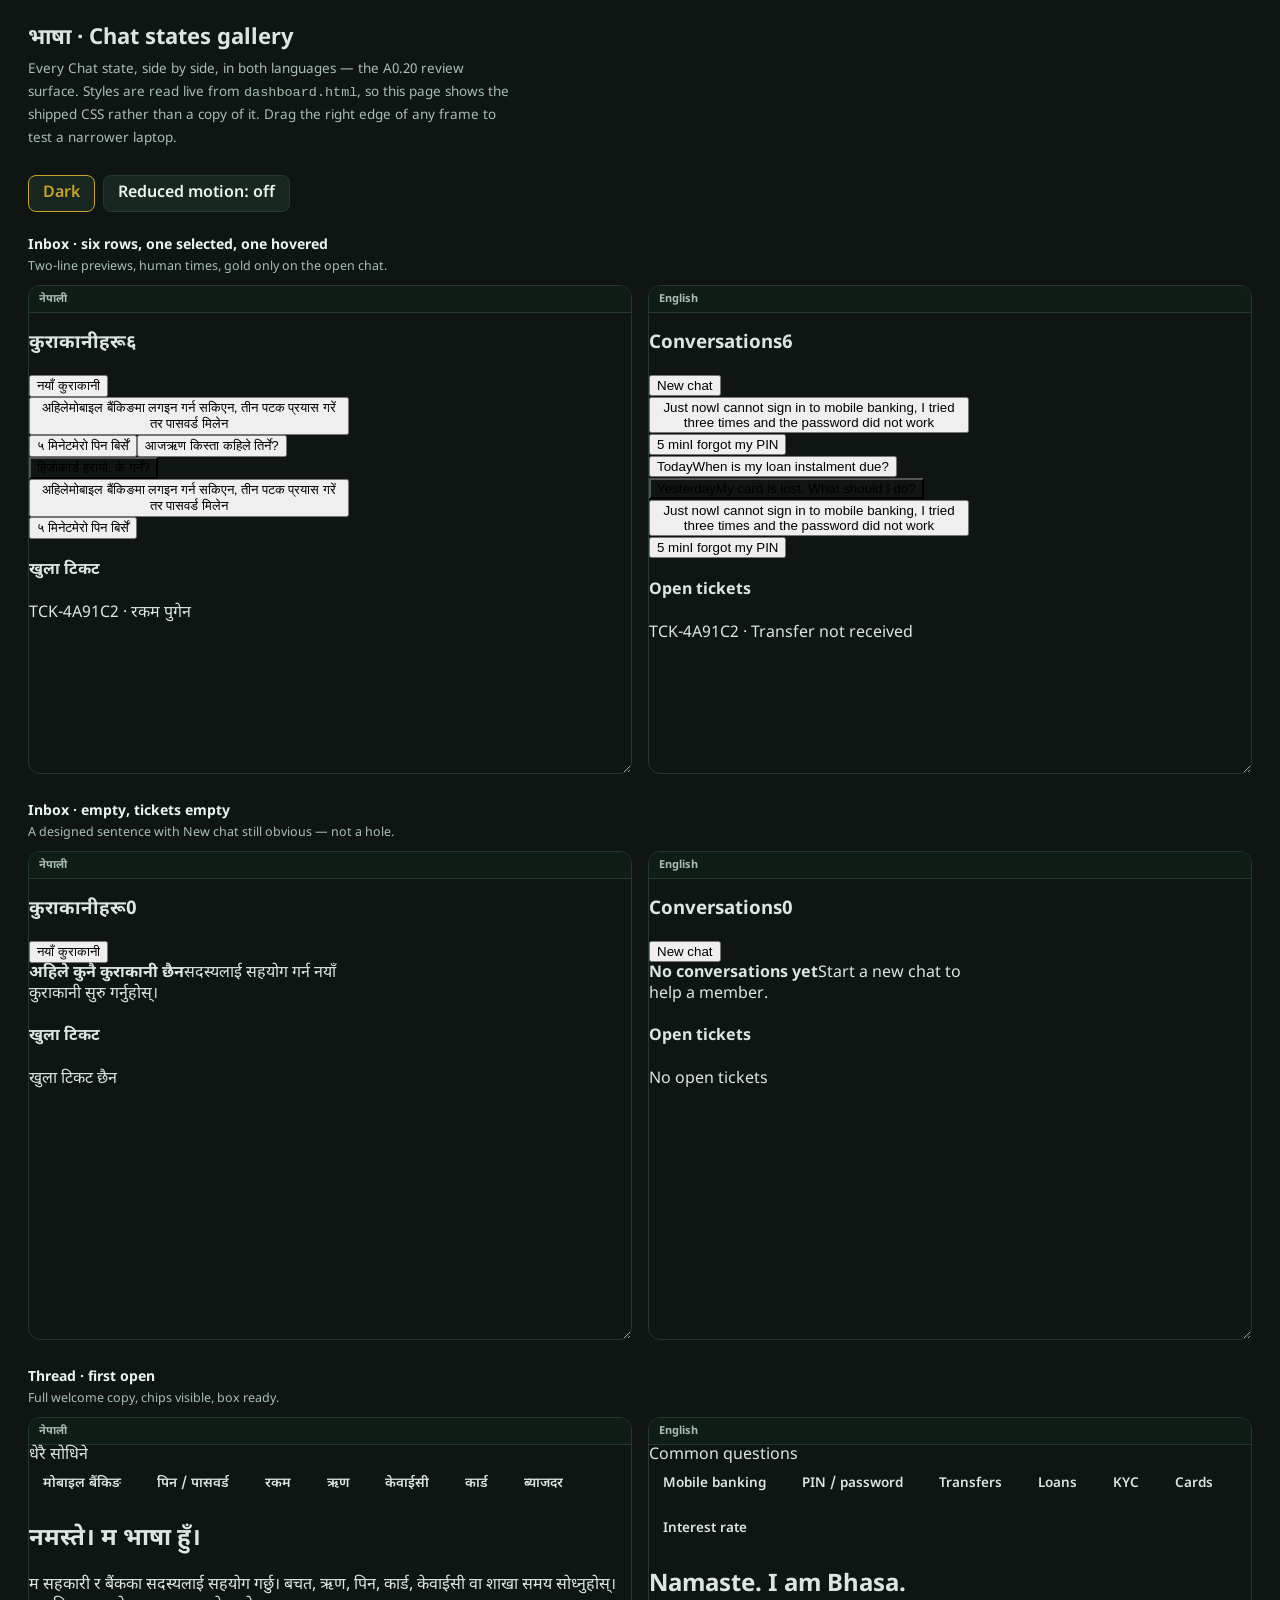
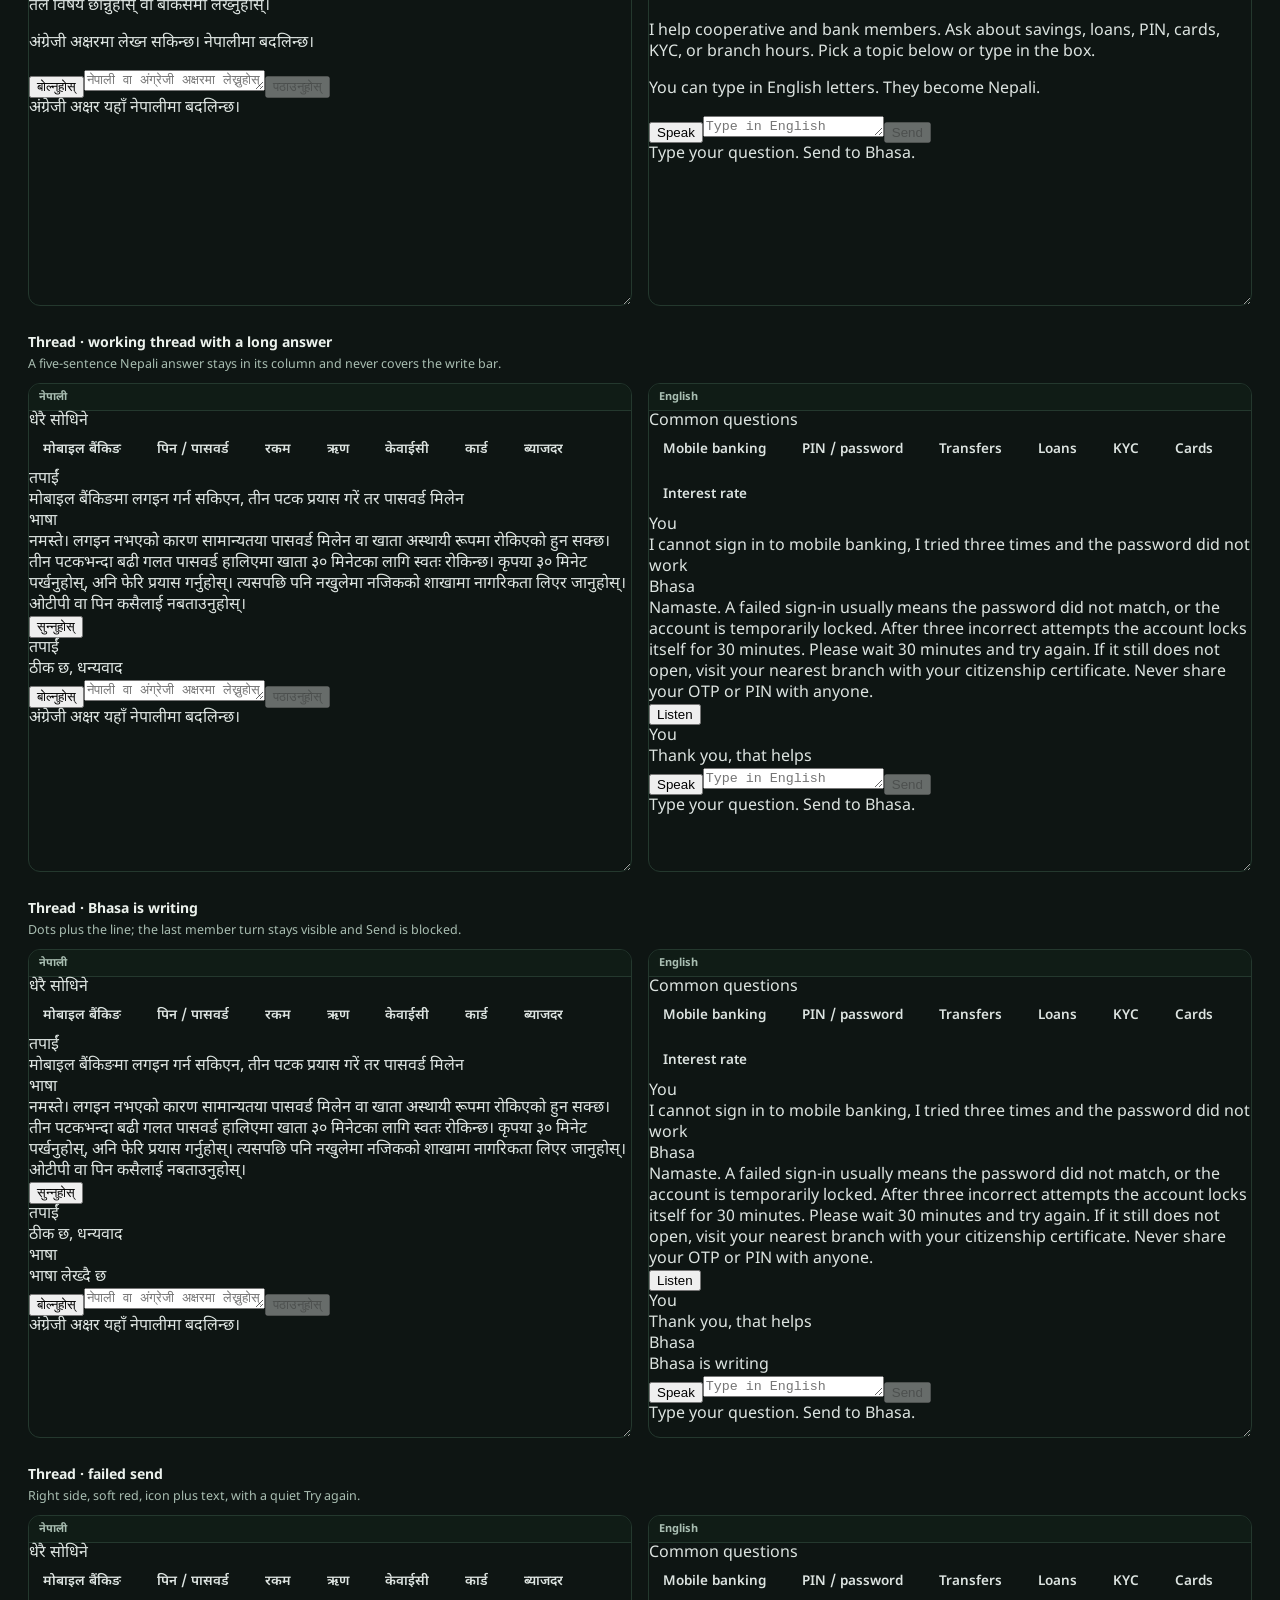
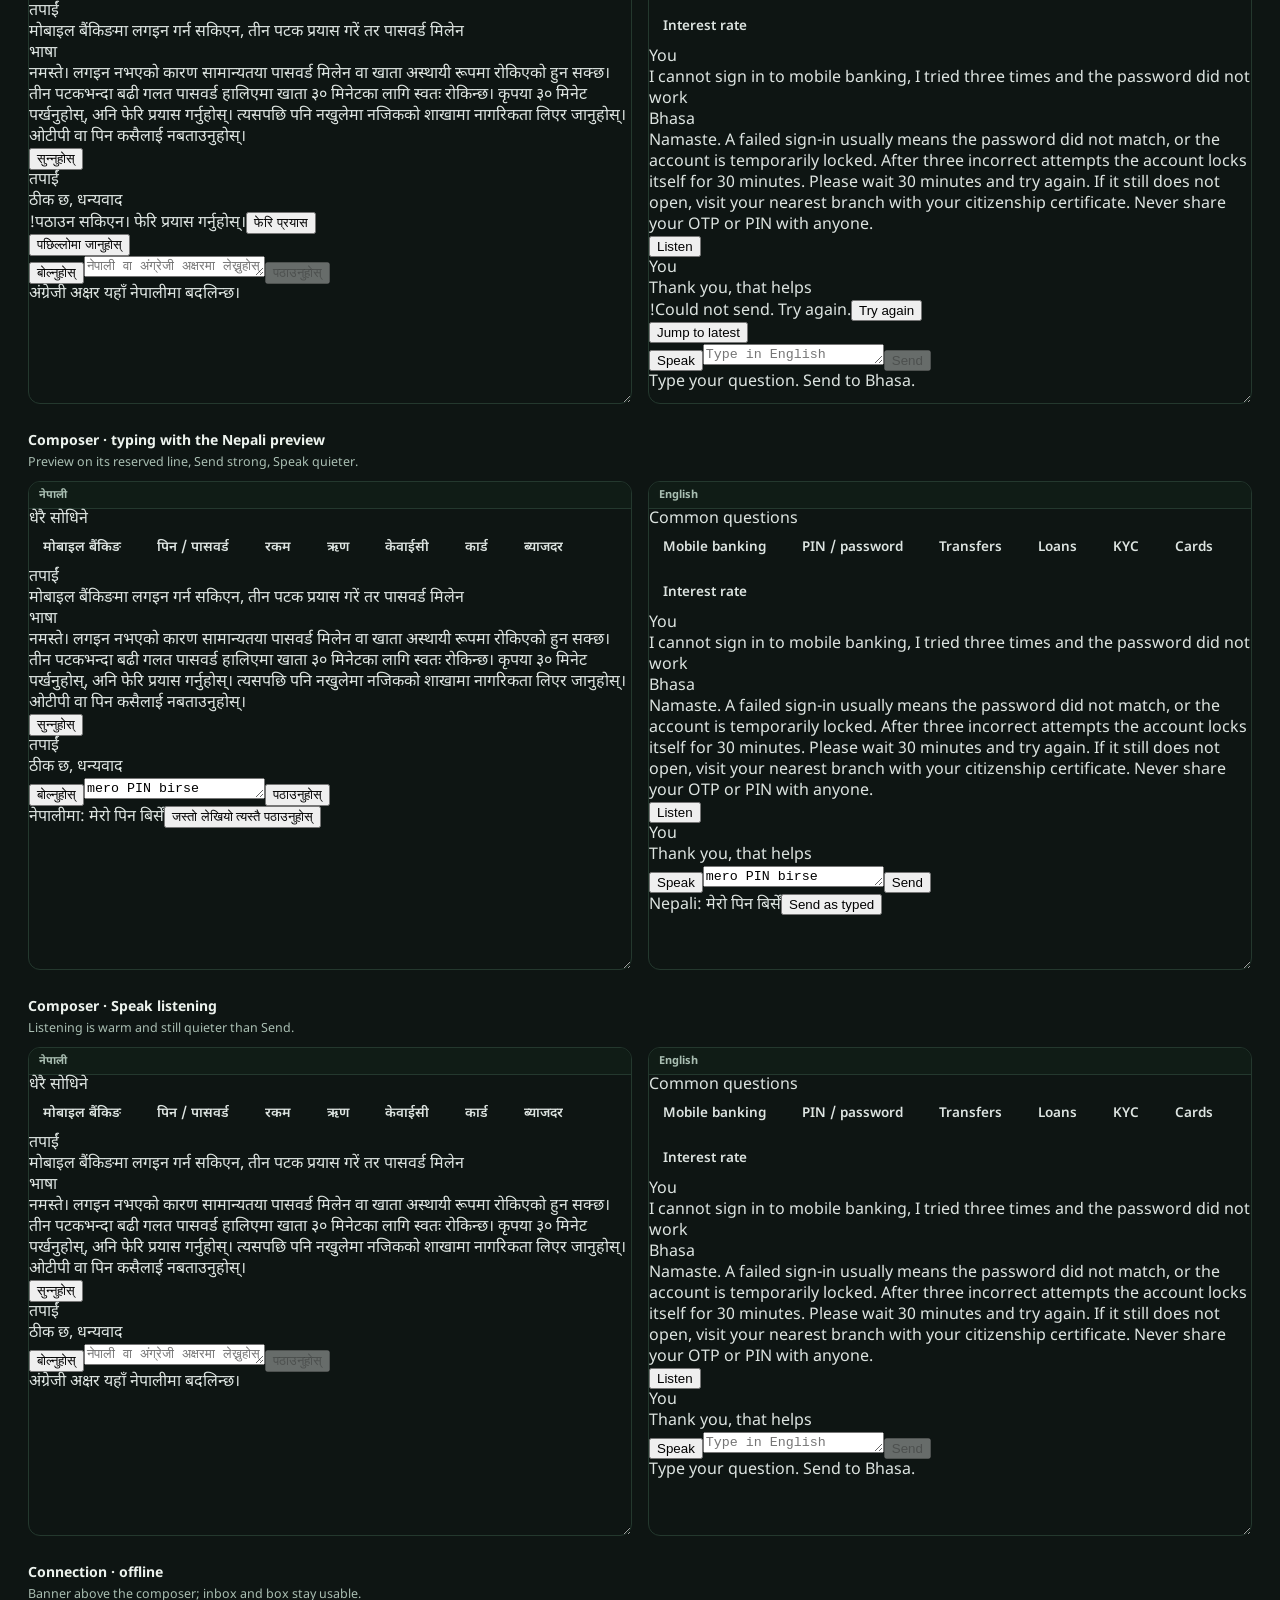
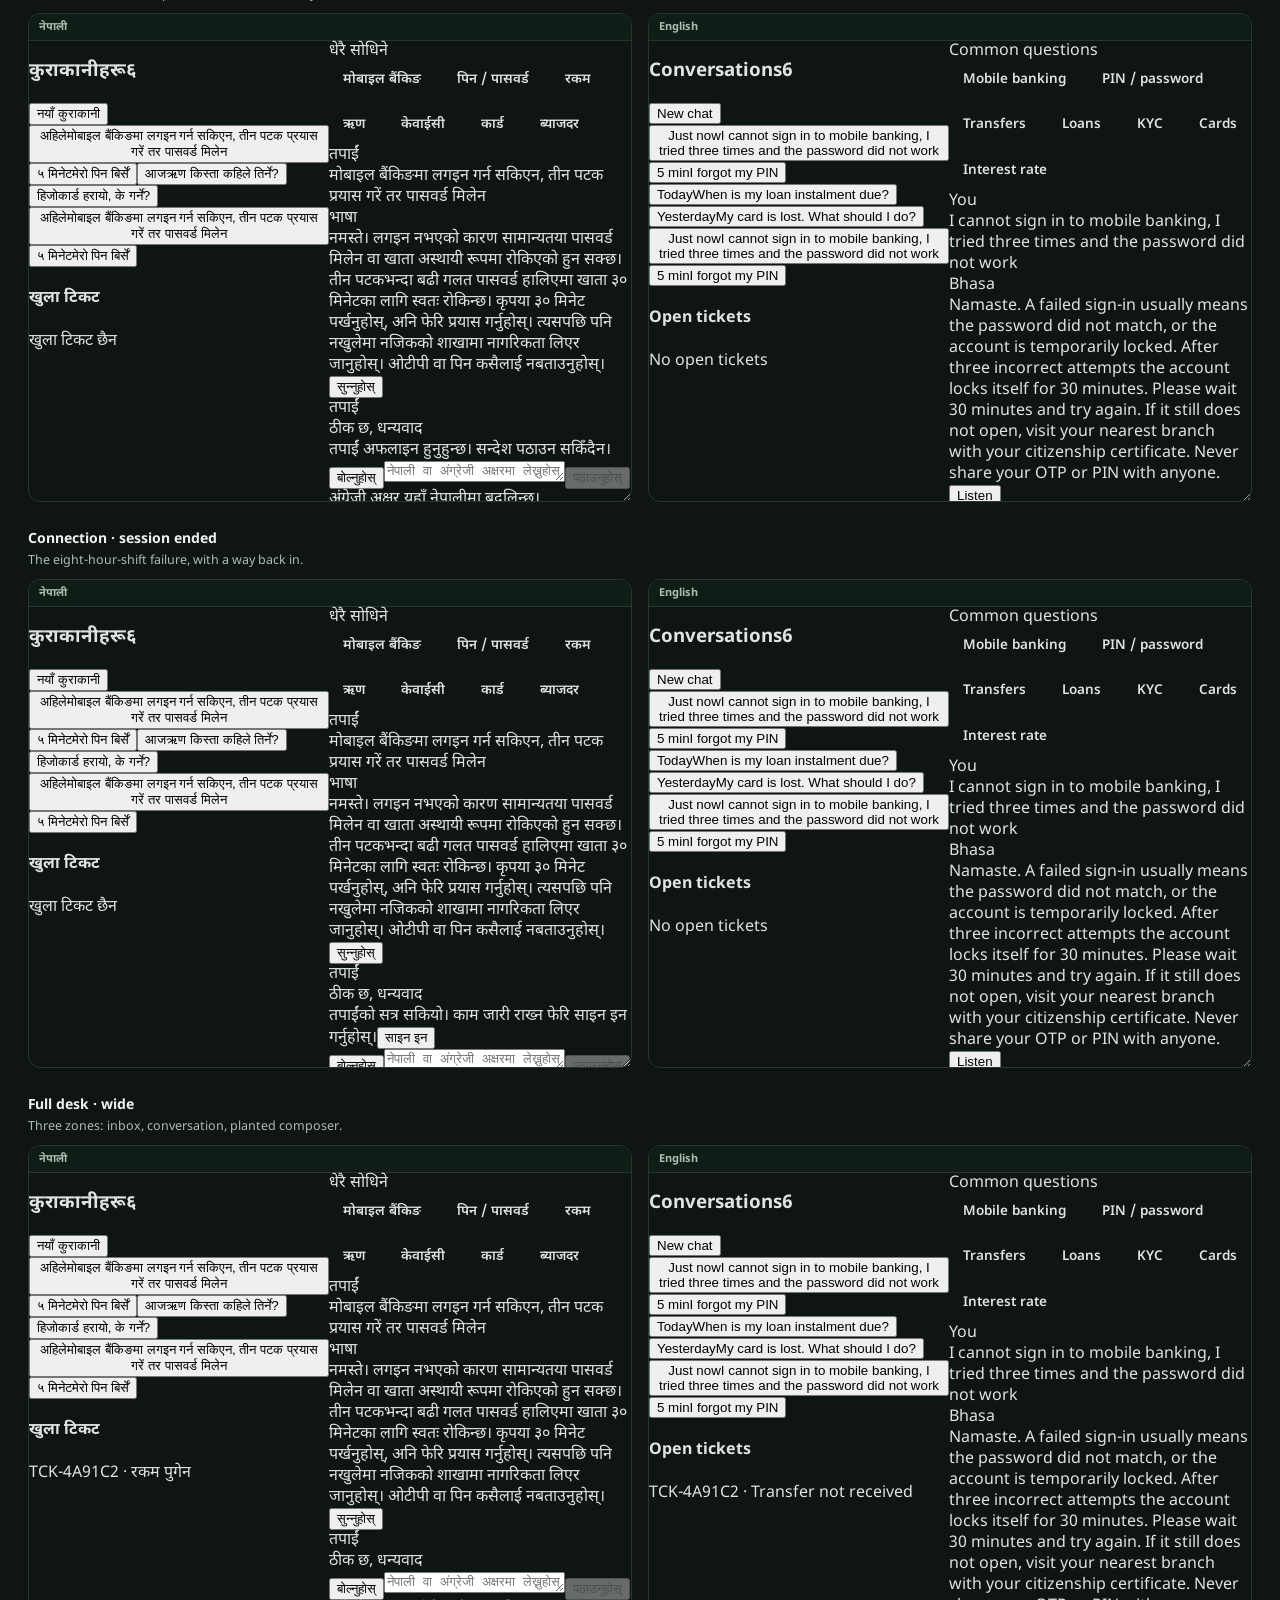
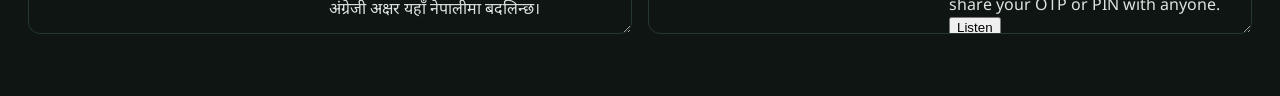
==== support-service/src/himalaya_support/static/chat-states.html @ ca80ea63 "bhasa(chat): story 2 part 2 + A0.20 — consistency sweep and states gallery Sweep: no Chat surface st" ====
<!DOCTYPE html>
<html lang="en">
<head>
  <meta charset="utf-8" />
  <meta name="viewport" content="width=device-width, initial-scale=1" />
  <title>भाषा · Chat states gallery</title>
  <link rel="icon" href="/static/cloudfrm-logo.png" type="image/png" />
  <link rel="preconnect" href="https://fonts.googleapis.com" />
  <link rel="preconnect" href="https://fonts.gstatic.com" crossorigin />
  <link href="https://fonts.googleapis.com/css2?family=Noto+Sans+Devanagari:wght@400;500;600;700&display=swap" rel="stylesheet" />
  <style>
    /* Gallery chrome only. Every Chat style below the panel headings is
       pulled from dashboard.html at runtime, so this page can never
       drift from what actually ships. */
    body {
      margin: 0;
      font-family: "Noto Sans Devanagari", "Segoe UI", Roboto, system-ui, sans-serif;
      background: #0e1513;
      color: #dde4e1;
    }
    .gal-head { padding: 24px 28px 8px; }
    .gal-head h1 { margin: 0 0 6px; font-size: 22px; }
    .gal-head p { margin: 0; color: #a9beb2; font-size: 13.5px; line-height: 1.7; max-width: 70ch; }
    .gal-controls { display: flex; gap: 8px; flex-wrap: wrap; padding: 16px 28px; }
    .gal-controls button {
      border: 1px solid #24382e; background: #17271f; color: #ecf2ed;
      border-radius: 8px; padding: 7px 14px; font: inherit; font-weight: 600; cursor: pointer;
    }
    .gal-controls button.on { border-color: #c9a227; color: #c9a227; }
    .gal-grid { display: flex; flex-direction: column; gap: 28px; padding: 8px 28px 60px; }
    .gal-case > h2 { margin: 0 0 4px; font-size: 14px; font-weight: 700; color: #ecf2ed; }
    .gal-case > p { margin: 0 0 10px; font-size: 12.5px; color: #a9beb2; }
    .gal-pair { display: grid; grid-template-columns: repeat(2, minmax(0, 1fr)); gap: 16px; }
    .gal-frame {
      border: 1px solid #24382e; border-radius: 12px; overflow: hidden;
      resize: horizontal; min-width: 320px;
    }
    .gal-frame > .gal-label {
      font-size: 11px; font-weight: 700; padding: 6px 10px;
      background: #101c16; color: #a9beb2; border-bottom: 1px solid #24382e;
    }
    .gal-stage { height: 460px; display: grid; }
    .gal-stage.inbox-only { grid-template-columns: 320px; }
    .gal-stage.room-only { grid-template-columns: minmax(0, 1fr); }
    .gal-stage.full { grid-template-columns: 300px minmax(0, 1fr); }
    @media (max-width: 1100px) { .gal-pair { grid-template-columns: minmax(0, 1fr); } }
  </style>
</head>
<body>
  <div class="gal-head">
    <h1>भाषा · Chat states gallery</h1>
    <p>
      Every Chat state, side by side, in both languages — the A0.20 review surface.
      Styles are read live from <code>dashboard.html</code>, so this page shows the shipped CSS rather than a copy of it.
      Drag the right edge of any frame to test a narrower laptop.
    </p>
  </div>
  <div class="gal-controls">
    <button type="button" id="theme-btn" class="on">Dark</button>
    <button type="button" id="motion-btn">Reduced motion: off</button>
  </div>
  <div class="gal-grid" id="grid">Loading styles from dashboard.html…</div>

  <script>
    const NE = {
      conversations: "कुराकानीहरू", newChat: "नयाँ कुराकानी", openTickets: "खुला टिकट",
      noTickets: "खुला टिकट छैन", emptyTitle: "अहिले कुनै कुराकानी छैन",
      emptyHelp: "सदस्यलाई सहयोग गर्न नयाँ कुराकानी सुरु गर्नुहोस्।",
      common: "धेरै सोधिने", you: "तपाईं", bhasa: "भाषा", listen: "सुन्नुहोस्",
      send: "पठाउनुहोस्", speak: "बोल्नुहोस्",
      placeholder: "नेपाली वा अंग्रेजी अक्षरमा लेख्नुहोस्",
      helper: "अंग्रेजी अक्षर यहाँ नेपालीमा बदलिन्छ।",
      previewLabel: "नेपालीमा: ", writing: "भाषा लेख्दै छ",
      failed: "पठाउन सकिएन। फेरि प्रयास गर्नुहोस्।", retry: "फेरि प्रयास",
      offline: "तपाईं अफलाइन हुनुहुन्छ। सन्देश पठाउन सकिँदैन।",
      sessionEnded: "तपाईंको सत्र सकियो। काम जारी राख्न फेरि साइन इन गर्नुहोस्।",
      signIn: "साइन इन", jump: "पछिल्लोमा जानुहोस्",
      welcomeTitle: "नमस्ते। म भाषा हुँ।",
      welcomeBody: "म सहकारी र बैंकका सदस्यलाई सहयोग गर्छु। बचत, ऋण, पिन, कार्ड, केवाईसी वा शाखा समय सोध्नुहोस्। तल विषय छान्नुहोस् वा बाकसमा लेख्नुहोस्।",
      welcomeHint: "अंग्रेजी अक्षरमा लेख्न सकिन्छ। नेपालीमा बदलिन्छ।",
      chips: ["मोबाइल बैंकिङ", "पिन / पासवर्ड", "रकम", "ऋण", "केवाईसी", "कार्ड", "ब्याजदर"],
      times: ["अहिले", "५ मिनेट", "आज", "हिजो"],
      previews: [
        "मोबाइल बैंकिङमा लगइन गर्न सकिएन, तीन पटक प्रयास गरें तर पासवर्ड मिलेन",
        "मेरो पिन बिर्सें",
        "ऋण किस्ता कहिले तिर्ने?",
        "कार्ड हरायो, के गर्ने?"
      ],
      long: "नमस्ते। लगइन नभएको कारण सामान्यतया पासवर्ड मिलेन वा खाता अस्थायी रूपमा रोकिएको हुन सक्छ। तीन पटकभन्दा बढी गलत पासवर्ड हालिएमा खाता ३० मिनेटका लागि स्वतः रोकिन्छ। कृपया ३० मिनेट पर्खनुहोस्, अनि फेरि प्रयास गर्नुहोस्। त्यसपछि पनि नखुलेमा नजिकको शाखामा नागरिकता लिएर जानुहोस्। ओटीपी वा पिन कसैलाई नबताउनुहोस्।",
      short: "ठीक छ, धन्यवाद",
      ticket: "TCK-4A91C2 · रकम पुगेन"
    };
    const EN = {
      conversations: "Conversations", newChat: "New chat", openTickets: "Open tickets",
      noTickets: "No open tickets", emptyTitle: "No conversations yet",
      emptyHelp: "Start a new chat to help a member.",
      common: "Common questions", you: "You", bhasa: "Bhasa", listen: "Listen",
      send: "Send", speak: "Speak",
      placeholder: "Type in English letters. They become Nepali.",
      helper: "Type your question. Send to Bhasa.",
      previewLabel: "Nepali: ", writing: "Bhasa is writing",
      failed: "Could not send. Try again.", retry: "Try again",
      offline: "You are offline. Messages will not send.",
      sessionEnded: "Your session ended. Sign in again to keep working.",
      signIn: "Sign in", jump: "Jump to latest",
      welcomeTitle: "Namaste. I am Bhasa.",
      welcomeBody: "I help cooperative and bank members. Ask about savings, loans, PIN, cards, KYC, or branch hours. Pick a topic below or type in the box.",
      welcomeHint: "You can type in English letters. They become Nepali.",
      chips: ["Mobile banking", "PIN / password", "Transfers", "Loans", "KYC", "Cards", "Interest rate"],
      times: ["Just now", "5 min", "Today", "Yesterday"],
      previews: [
        "I cannot sign in to mobile banking, I tried three times and the password did not work",
        "I forgot my PIN",
        "When is my loan instalment due?",
        "My card is lost. What should I do?"
      ],
      long: "Namaste. A failed sign-in usually means the password did not match, or the account is temporarily locked. After three incorrect attempts the account locks itself for 30 minutes. Please wait 30 minutes and try again. If it still does not open, visit your nearest branch with your citizenship certificate. Never share your OTP or PIN with anyone.",
      short: "Thank you, that helps",
      ticket: "TCK-4A91C2 · Transfer not received"
    };

    const el = (tag, cls, text) => {
      const n = document.createElement(tag);
      if (cls) n.className = cls;
      if (text != null) n.textContent = text;
      return n;
    };

    function inbox(S, lang, opts) {
      const o = opts || {};
      const pane = el("aside", "chat-inbox");
      const head = el("div", "chat-inbox__head");
      const h3 = el("h3");
      h3.append(el("span", null, S.conversations), el("span", "chat-inbox__count", o.empty ? "0" : (lang === "ne" ? "६" : "6")));
      head.appendChild(h3);
      pane.appendChild(head);
      pane.appendChild(el("button", "chat-inbox__new", S.newChat));
      const list = el("div", "chat-inbox__list");
      if (o.empty) {
        const empty = el("div", "chat-inbox__empty");
        empty.append(el("strong", null, S.emptyTitle), el("span", null, S.emptyHelp));
        list.appendChild(empty);
      } else {
        for (let i = 0; i < 6; i++) {
          const row = el("button", "convo" + (i === o.selected ? " on" : "") + (i === o.hover ? " gal-hover" : ""));
          row.append(
            el("span", "convo__time", S.times[i % S.times.length]),
            el("span", "convo__preview", S.previews[i % S.previews.length])
          );
          list.appendChild(row);
        }
      }
      pane.appendChild(list);
      const foot = el("div", "chat-inbox__foot tickets");
      foot.appendChild(el("h4", null, S.openTickets));
      foot.appendChild(o.ticketsEmpty === false
        ? el("div", "ticket", S.ticket)
        : el("div", "empty", S.noTickets));
      pane.appendChild(foot);
      return pane;
    }

    function turn(S, who, text, kind) {
      const t = el("div", "turn " + (who === "member" ? "member" : "agent") + (kind === "failed" ? " err" : ""));
      t.appendChild(el("div", "who", who === "member" ? S.you : S.bhasa));
      t.appendChild(el("div", "bubble", text));
      if (kind === "failed") {
        const note = el("div", "fail-note");
        const icon = el("span", "fail-note__icon", "!");
        note.append(icon, el("span", null, S.failed), el("button", "fail-note__retry", S.retry));
        t.appendChild(note);
      }
      if (who === "bhasa" && kind === "listen") t.appendChild(el("button", "play", S.listen));
      return t;
    }

    function room(S, lang, opts) {
      const o = opts || {};
      const sec = el("section", "room");
      const topics = el("div", "room__topics");
      topics.appendChild(el("span", "room__topics-label", S.common));
      const chips = el("div");
      chips.id = "";
      chips.setAttribute("data-chips", "");
      S.chips.forEach((label) => chips.appendChild(el("button", null, label)));
      topics.appendChild(chips);
      sec.appendChild(topics);

      const log = el("div", "gal-log");
      log.id = "";
      if (o.welcome) {
        const w = el("div", "welcome");
        w.append(el("h2", null, S.welcomeTitle), el("p", null, S.welcomeBody));
        const hint = el("p", "welcome__hint", S.welcomeHint);
        w.appendChild(hint);
        log.appendChild(w);
      } else {
        log.appendChild(turn(S, "member", S.previews[0]));
        log.appendChild(turn(S, "bhasa", S.long, "listen"));
        log.appendChild(turn(S, "member", S.short, o.failed ? "failed" : null));
        if (o.writing) {
          const w = el("div", "turn agent writing");
          w.appendChild(el("div", "who", S.bhasa));
          const row = el("div", "bubble loading");
          const dots = el("span", "dots");
          dots.innerHTML = "<span></span><span></span><span></span>";
          row.append(dots, el("span", "writing__label", S.writing));
          w.appendChild(row);
          log.appendChild(w);
        }
      }
      sec.appendChild(log);
      if (o.jump) {
        const j = el("button", "jump-latest", S.jump);
        j.hidden = false;
        sec.appendChild(j);
      }
      if (o.banner) {
        const b = el("div", "conn-banner");
        b.hidden = false;
        b.appendChild(el("span", null, o.banner === "offline" ? S.offline : S.sessionEnded));
        if (o.banner === "session") b.appendChild(el("button", null, S.signIn));
        sec.appendChild(b);
      }

      const bar = el("div", "desk-bar");
      const form = el("form");
      const mic = el("button", null, S.speak);
      mic.id = "mic";
      if (o.listening) mic.className = "hot";
      const box = el("textarea");
      box.id = "box";
      box.rows = 1;
      if (o.typed) box.value = o.typed;
      else box.placeholder = S.placeholder;
      if (o.focused) box.className = "gal-focus";
      const send = el("button", null, S.send);
      send.id = "send";
      send.disabled = !!o.sendDisabled;
      form.append(mic, box, send);
      bar.appendChild(form);
      const helper = el("div", "unicoder" + (o.preview ? "" : " idle"));
      if (o.preview) {
        helper.append(el("span", null, S.previewLabel), el("span", null, o.preview));
        helper.appendChild(el("button", "as-typed", lang === "ne" ? "जस्तो लेखियो त्यस्तै पठाउनुहोस्" : "Send as typed"));
      } else {
        helper.textContent = S.helper;
      }
      bar.appendChild(helper);
      sec.appendChild(bar);
      return sec;
    }

    function frame(lang, kind, opts) {
      const S = lang === "ne" ? NE : EN;
      const wrap = el("div", "gal-frame");
      wrap.appendChild(el("div", "gal-label", lang === "ne" ? "नेपाली" : "English"));
      const stage = el("div", "stage chat-room gal-stage " + (kind === "inbox" ? "inbox-only" : kind === "room" ? "room-only" : "full"));
      stage.lang = lang;
      if (kind !== "room") stage.appendChild(inbox(S, lang, opts));
      if (kind !== "inbox") stage.appendChild(room(S, lang, opts));
      wrap.appendChild(stage);
      return wrap;
    }

    const CASES = [
      ["Inbox · six rows, one selected, one hovered", "Two-line previews, human times, gold only on the open chat.", "inbox", { selected: 1, hover: 3, ticketsEmpty: false }],
      ["Inbox · empty, tickets empty", "A designed sentence with New chat still obvious — not a hole.", "inbox", { empty: true }],
      ["Thread · first open", "Full welcome copy, chips visible, box ready.", "room", { welcome: true, sendDisabled: true }],
      ["Thread · working thread with a long answer", "A five-sentence Nepali answer stays in its column and never covers the write bar.", "room", { sendDisabled: true }],
      ["Thread · Bhasa is writing", "Dots plus the line; the last member turn stays visible and Send is blocked.", "room", { writing: true, sendDisabled: true }],
      ["Thread · failed send", "Right side, soft red, icon plus text, with a quiet Try again.", "room", { failed: true, sendDisabled: true, jump: true }],
      ["Composer · typing with the Nepali preview", "Preview on its reserved line, Send strong, Speak quieter.", "room", { typed: "mero PIN birse", preview: "मेरो पिन बिर्सें" }],
      ["Composer · Speak listening", "Listening is warm and still quieter than Send.", "room", { listening: true, sendDisabled: true }],
      ["Connection · offline", "Banner above the composer; inbox and box stay usable.", "full", { banner: "offline", sendDisabled: true, selected: 1 }],
      ["Connection · session ended", "The eight-hour-shift failure, with a way back in.", "full", { banner: "session", sendDisabled: true, selected: 1 }],
      ["Full desk · wide", "Three zones: inbox, conversation, planted composer.", "full", { selected: 0, ticketsEmpty: false, sendDisabled: true }]
    ];

    function build() {
      const grid = document.getElementById("grid");
      grid.innerHTML = "";
      CASES.forEach(([title, note, kind, opts]) => {
        const box = el("div", "gal-case");
        box.append(el("h2", null, title), el("p", null, note));
        const pair = el("div", "gal-pair");
        pair.append(frame("ne", kind, opts), frame("en", kind, opts));
        box.appendChild(pair);
        grid.appendChild(box);
      });
    }

    /* Pull the shipped stylesheet out of dashboard.html so this gallery
       always reflects the real Chat CSS. */
    fetch("/")
      .then((r) => r.text())
      .then((html) => {
        const css = html.slice(html.indexOf("<style>") + 7, html.indexOf("</style>"));
        const style = document.createElement("style");
        style.textContent = css
          /* the gallery renders many rooms at once, so scope the two
             rules that assume a single full-height page */
          .replace(/html,\s*body\s*\{[^}]*\}/, "")
          .replace(/\bbody\s*\{[^}]*\}/, "")
          + "\n.gal-log{min-height:0;overflow-y:auto;padding:24px 28px 20px;display:flex;flex-direction:column;gap:16px;}"
          + "\n.gal-stage .room .turn,.gal-stage .room .welcome{max-width:760px;margin-inline:auto;width:100%;}"
          + "\n.gal-hover{background:var(--bhasa-hover)!important;}"
          + "\n.gal-focus{outline:2px solid var(--bhasa-gold-edge);outline-offset:1px;border-color:var(--bhasa-gold)!important;}"
          + "\n[data-chips]{display:flex;flex-wrap:wrap;gap:8px;}"
          + "\n[data-chips] button{flex-shrink:0;border:1px solid var(--bhasa-line);background:var(--bhasa-raised);color:var(--bhasa-text);border-radius:var(--r-md);padding:8px 14px;font:inherit;font-size:13.5px;font-weight:600;line-height:1.6;cursor:pointer;white-space:nowrap;}"
          + "\n[data-chips] button:hover{background:var(--bhasa-hover);border-color:var(--bhasa-gold-edge);}";
        document.head.appendChild(style);
        build();
      })
      .catch(() => {
        document.getElementById("grid").textContent =
          "Could not load dashboard.html — start the service and open this page from the same origin.";
      });

    document.documentElement.classList.add("dark");
    document.getElementById("theme-btn").addEventListener("click", (e) => {
      const dark = !document.documentElement.classList.contains("dark");
      document.documentElement.classList.toggle("dark", dark);
      e.target.textContent = dark ? "Dark" : "Light";
      e.target.classList.toggle("on", dark);
      document.body.style.background = dark ? "#0e1513" : "#f4fbf8";
      document.body.style.color = dark ? "#dde4e1" : "#161d1b";
    });
    document.getElementById("motion-btn").addEventListener("click", (e) => {
      const on = e.target.classList.toggle("on");
      e.target.textContent = "Reduced motion: " + (on ? "on" : "off");
      document.querySelectorAll(".gal-stage *").forEach((n) => {
        n.style.animation = on ? "none" : "";
        n.style.transition = on ? "none" : "";
      });
    });
  </script>
</body>
</html>
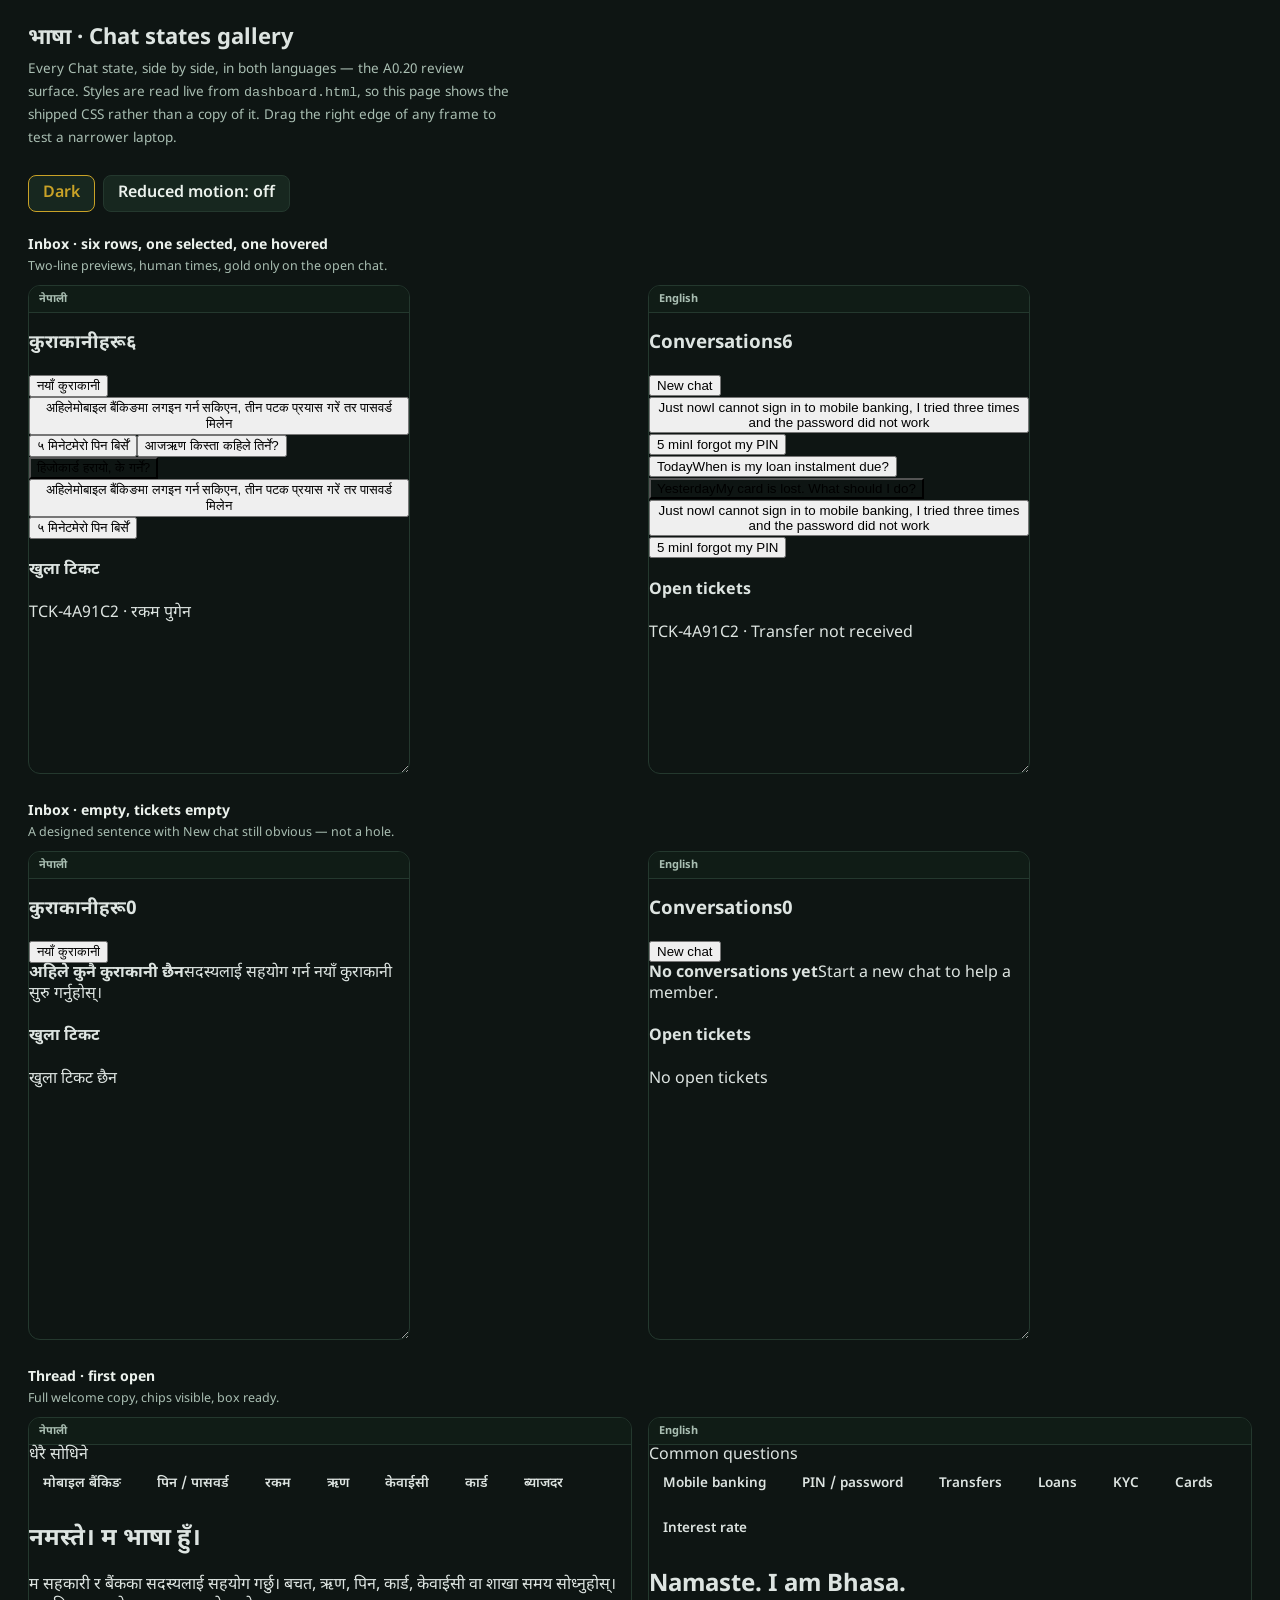
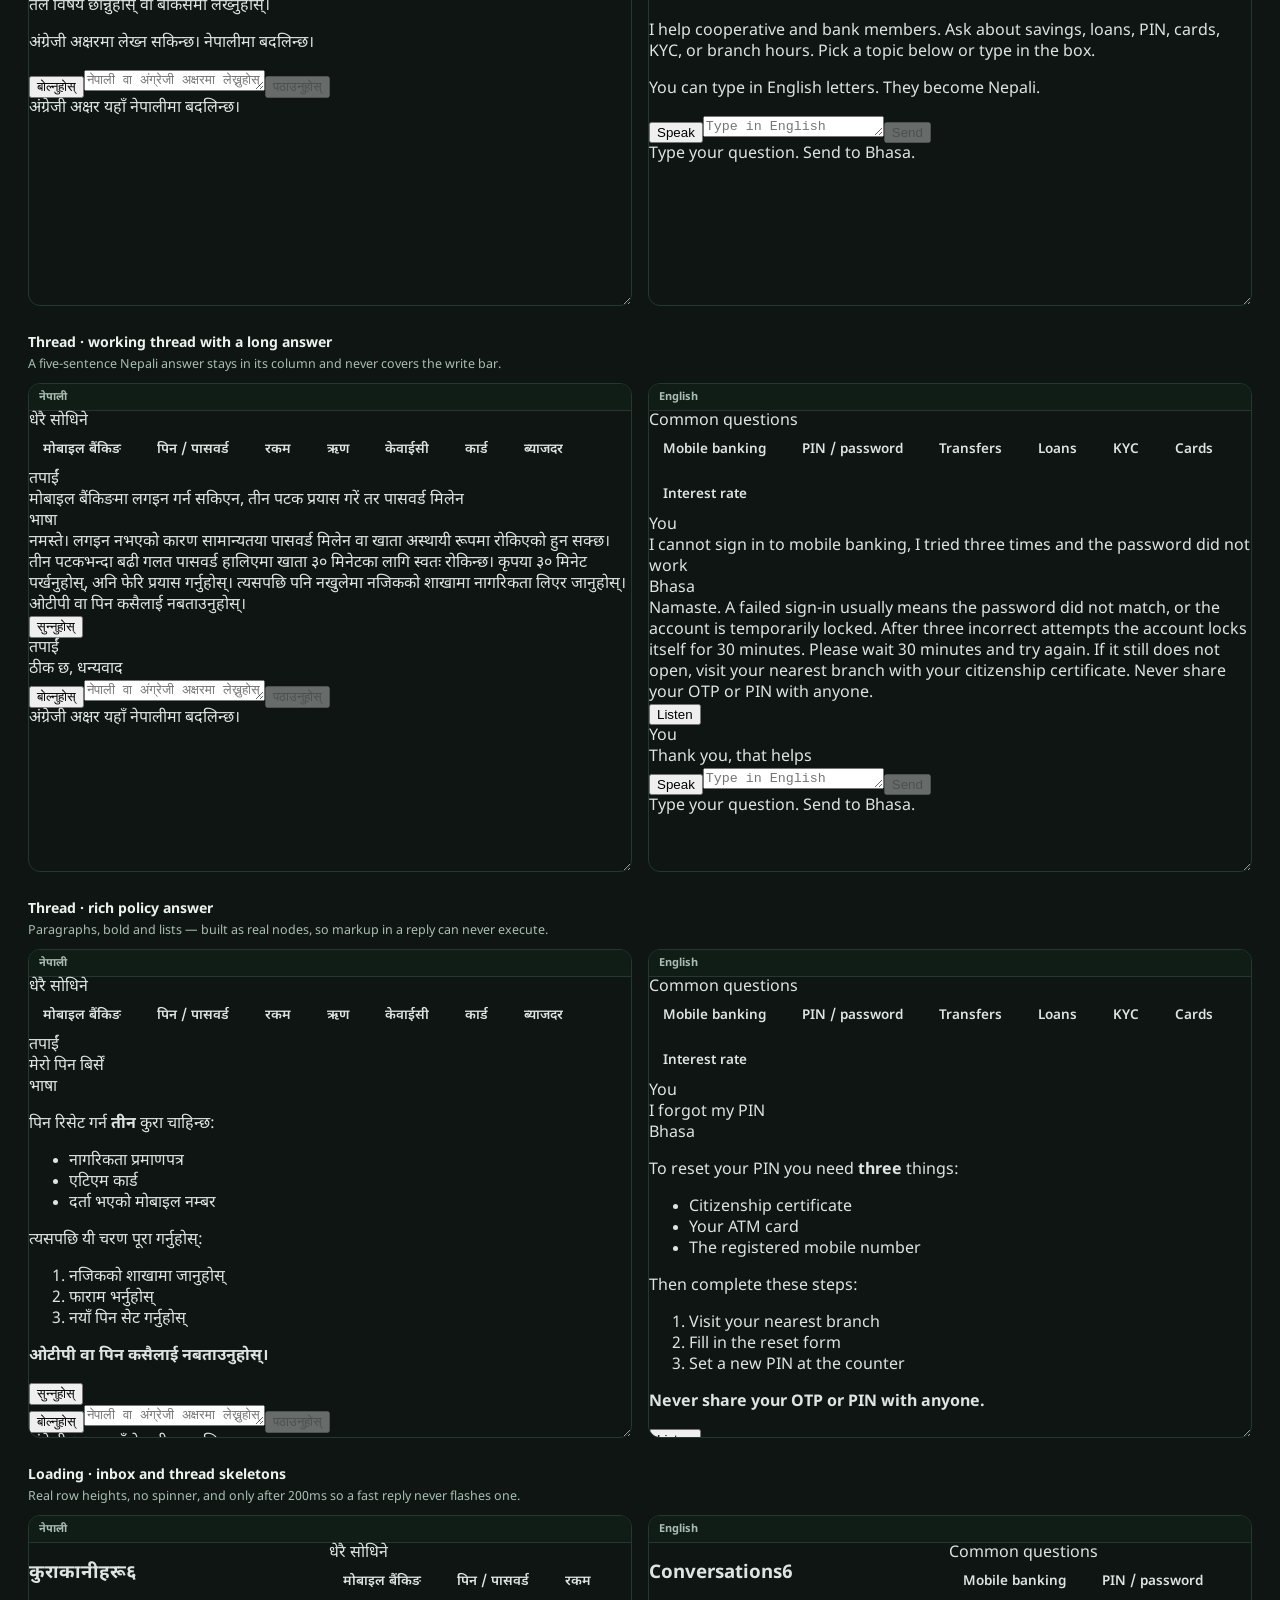
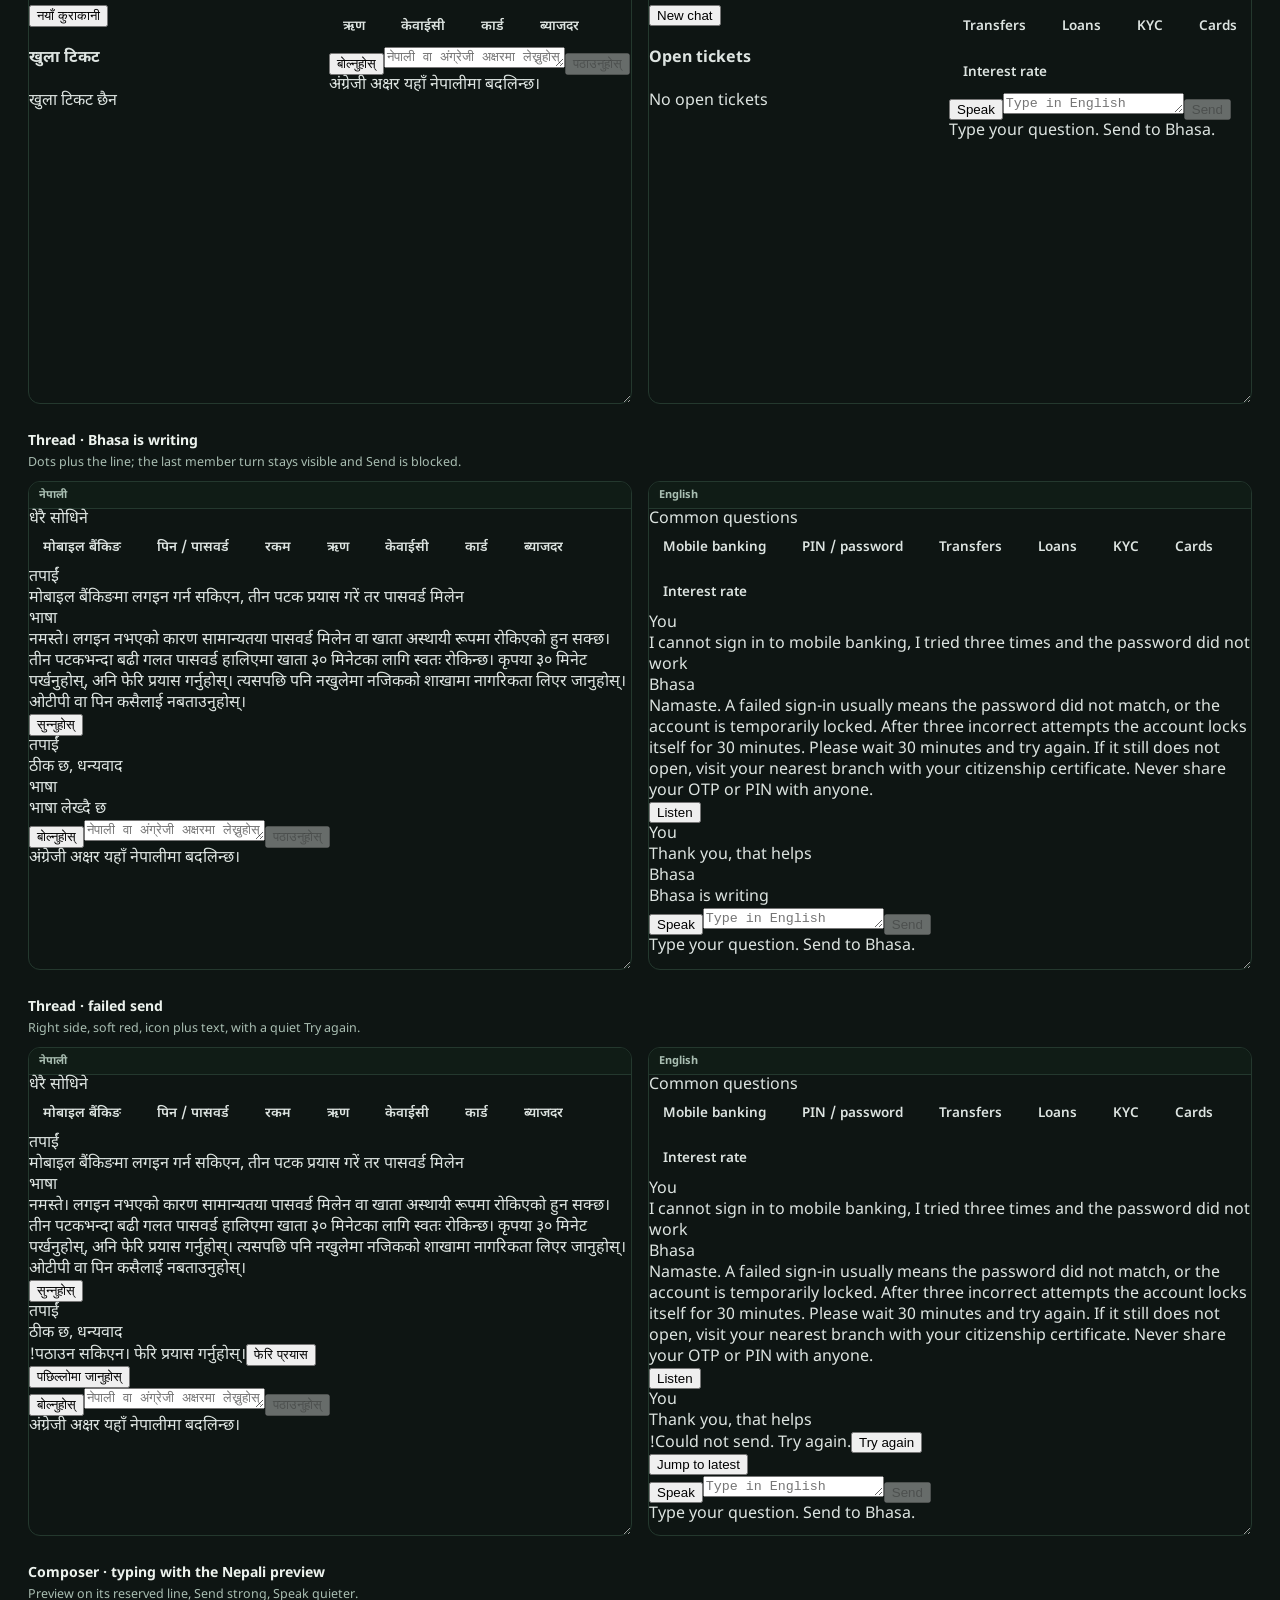
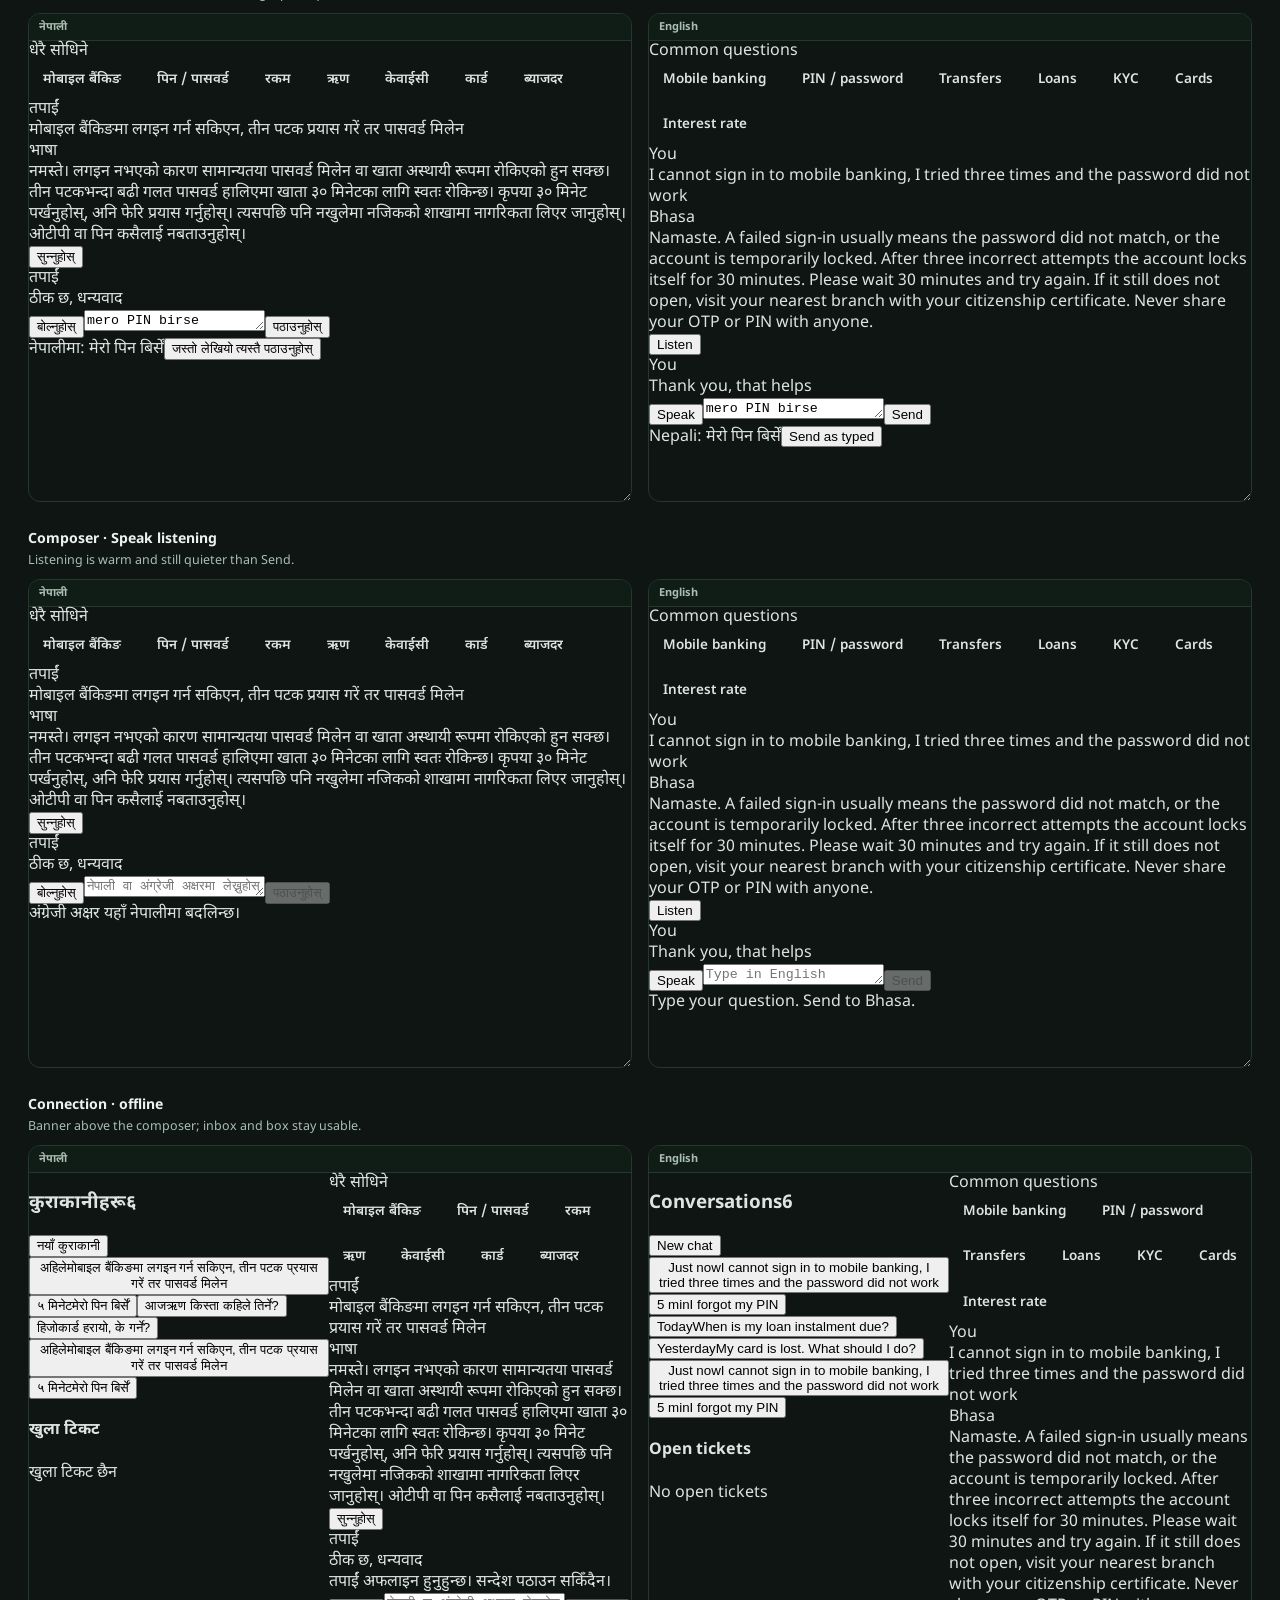
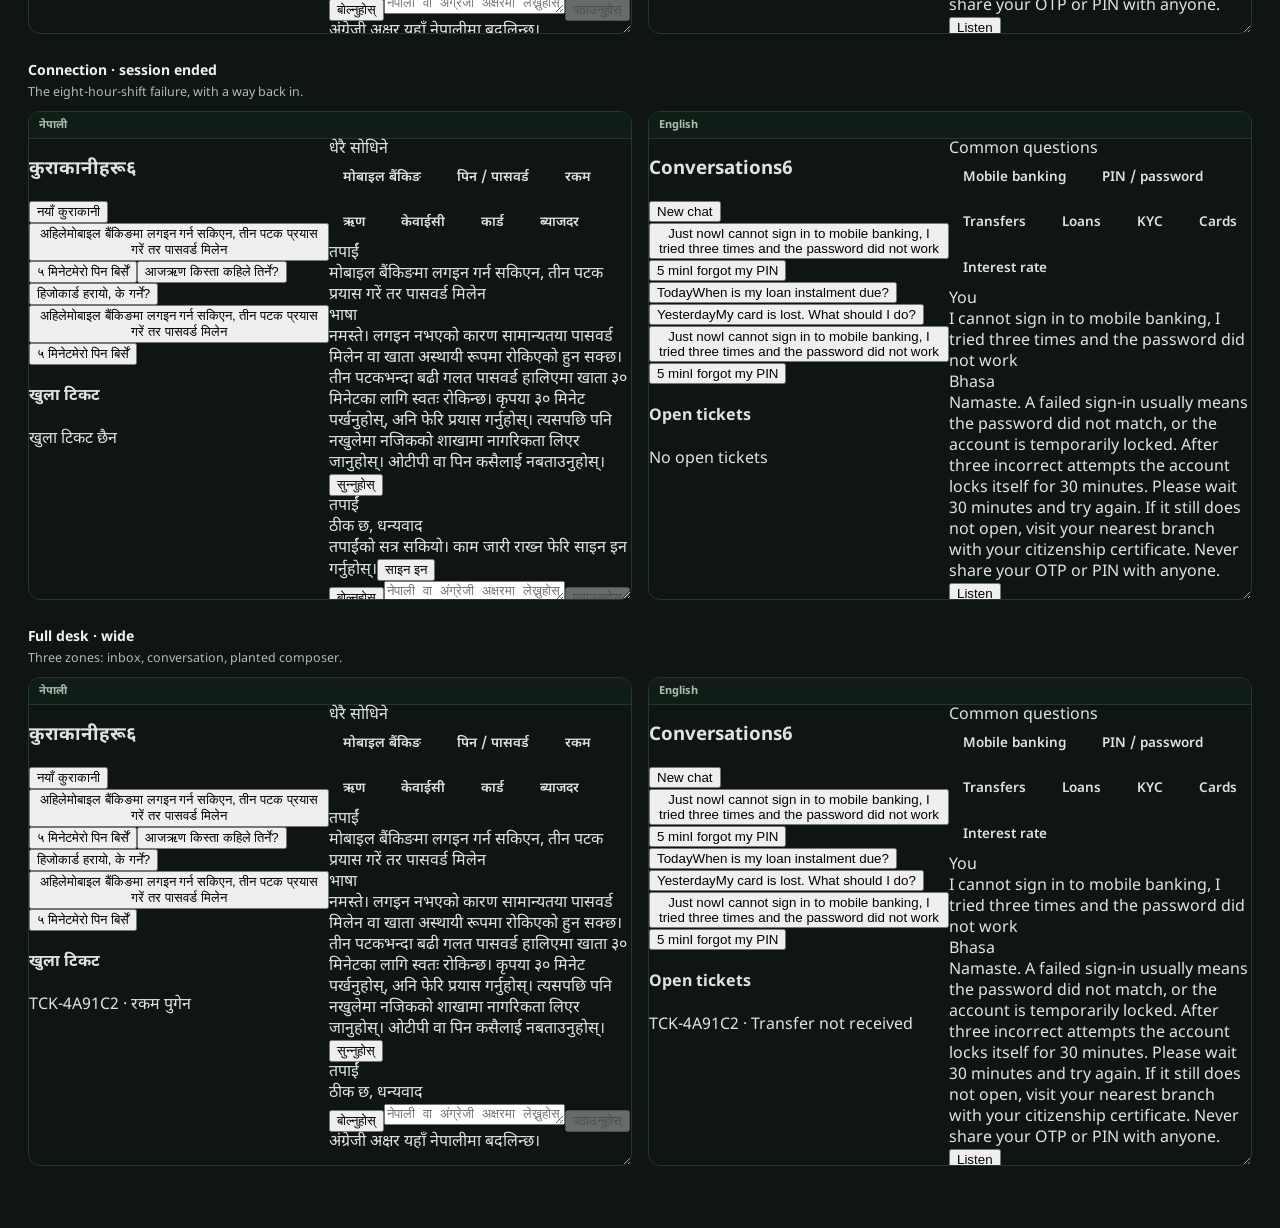
==== commit 96cd8c35: "bhasa(chat): rich answers, skeletons, and fixes found by running the app A0.11: Bhasa answers render" ====
--- a/support-service/src/himalaya_support/static/chat-states.html
+++ b/support-service/src/himalaya_support/static/chat-states.html
@@ -40,7 +40,8 @@
       background: #101c16; color: #a9beb2; border-bottom: 1px solid #24382e;
     }
     .gal-stage { height: 460px; display: grid; }
-    .gal-stage.inbox-only { grid-template-columns: 320px; }
+    .gal-stage.inbox-only { grid-template-columns: minmax(0, 1fr); }
+    .gal-frame.narrow { max-width: 380px; }
     .gal-stage.room-only { grid-template-columns: minmax(0, 1fr); }
     .gal-stage.full { grid-template-columns: 300px minmax(0, 1fr); }
     @media (max-width: 1100px) { .gal-pair { grid-template-columns: minmax(0, 1fr); } }
@@ -88,7 +89,8 @@
       ],
       long: "नमस्ते। लगइन नभएको कारण सामान्यतया पासवर्ड मिलेन वा खाता अस्थायी रूपमा रोकिएको हुन सक्छ। तीन पटकभन्दा बढी गलत पासवर्ड हालिएमा खाता ३० मिनेटका लागि स्वतः रोकिन्छ। कृपया ३० मिनेट पर्खनुहोस्, अनि फेरि प्रयास गर्नुहोस्। त्यसपछि पनि नखुलेमा नजिकको शाखामा नागरिकता लिएर जानुहोस्। ओटीपी वा पिन कसैलाई नबताउनुहोस्।",
       short: "ठीक छ, धन्यवाद",
-      ticket: "TCK-4A91C2 · रकम पुगेन"
+      ticket: "TCK-4A91C2 · रकम पुगेन",
+      rich: "पिन रिसेट गर्न **तीन** कुरा चाहिन्छ:\n\n- नागरिकता प्रमाणपत्र\n- एटिएम कार्ड\n- दर्ता भएको मोबाइल नम्बर\n\nत्यसपछि यी चरण पूरा गर्नुहोस्:\n\n1. नजिकको शाखामा जानुहोस्\n2. फाराम भर्नुहोस्\n3. नयाँ पिन सेट गर्नुहोस्\n\n**ओटीपी वा पिन कसैलाई नबताउनुहोस्।**"
     };
     const EN = {
       conversations: "Conversations", newChat: "New chat", openTickets: "Open tickets",
@@ -116,7 +118,8 @@
       ],
       long: "Namaste. A failed sign-in usually means the password did not match, or the account is temporarily locked. After three incorrect attempts the account locks itself for 30 minutes. Please wait 30 minutes and try again. If it still does not open, visit your nearest branch with your citizenship certificate. Never share your OTP or PIN with anyone.",
       short: "Thank you, that helps",
-      ticket: "TCK-4A91C2 · Transfer not received"
+      ticket: "TCK-4A91C2 · Transfer not received",
+      rich: "To reset your PIN you need **three** things:\n\n- Citizenship certificate\n- Your ATM card\n- The registered mobile number\n\nThen complete these steps:\n\n1. Visit your nearest branch\n2. Fill in the reset form\n3. Set a new PIN at the counter\n\n**Never share your OTP or PIN with anyone.**"
     };
 
     const el = (tag, cls, text) => {
@@ -135,6 +138,14 @@
       head.appendChild(h3);
       pane.appendChild(head);
       pane.appendChild(el("button", "chat-inbox__new", S.newChat));
+      if (o.skeleton) {
+        pane.appendChild(skeletonInbox());
+        const foot0 = el("div", "chat-inbox__foot tickets");
+        foot0.appendChild(el("h4", null, S.openTickets));
+        foot0.appendChild(el("div", "empty", S.noTickets));
+        pane.appendChild(foot0);
+        return pane;
+      }
       const list = el("div", "chat-inbox__list");
       if (o.empty) {
         const empty = el("div", "chat-inbox__empty");
@@ -174,6 +185,49 @@
       return t;
     }
 
+    /* Mirrors the shipped renderer closely enough to review the look;
+       dashboard.html owns the real one. */
+    function rich(text) {
+      const b = el("div", "bubble bubble--rich");
+      text.split(/\n{2,}/).forEach((block) => {
+        const lines = block.split("\n").filter((l) => l.trim());
+        if (!lines.length) return;
+        if (lines.every((l) => /^\s*[-*]\s+/.test(l))) {
+          const ul = el("ul");
+          lines.forEach((l) => ul.appendChild(el("li", null, l.replace(/^\s*[-*]\s+/, ""))));
+          b.appendChild(ul);
+          return;
+        }
+        if (lines.every((l) => /^\s*\d+[.)]\s+/.test(l))) {
+          const ol = el("ol");
+          lines.forEach((l) => ol.appendChild(el("li", null, l.replace(/^\s*\d+[.)]\s+/, ""))));
+          b.appendChild(ol);
+          return;
+        }
+        const p = el("p");
+        lines.forEach((line, i) => {
+          if (i) p.appendChild(el("br"));
+          const parts = line.split(/(\*\*[^*]+\*\*)/);
+          parts.forEach((part) => {
+            if (/^\*\*[^*]+\*\*$/.test(part)) p.appendChild(el("strong", null, part.slice(2, -2)));
+            else if (part) p.appendChild(document.createTextNode(part));
+          });
+        });
+        b.appendChild(p);
+      });
+      return b;
+    }
+
+    function skeletonInbox() {
+      const list = el("div", "chat-inbox__list");
+      for (let i = 0; i < 5; i++) {
+        const row = el("div", "skel-row");
+        for (let n = 0; n < 3; n++) row.appendChild(el("div", "skel-bar"));
+        list.appendChild(row);
+      }
+      return list;
+    }
+
     function room(S, lang, opts) {
       const o = opts || {};
       const sec = el("section", "room");
@@ -194,6 +248,19 @@
         const hint = el("p", "welcome__hint", S.welcomeHint);
         w.appendChild(hint);
         log.appendChild(w);
+      } else if (o.skeleton) {
+        ["agent", "member", "agent"].forEach((side) => {
+          const t = el("div", "skel-turn " + side);
+          t.appendChild(el("div", "skel-bubble"));
+          log.appendChild(t);
+        });
+      } else if (o.richAnswer) {
+        log.appendChild(turn(S, "member", S.previews[1]));
+        const t = el("div", "turn agent");
+        t.appendChild(el("div", "who", S.bhasa));
+        t.appendChild(rich(S.rich));
+        t.appendChild(el("button", "play", S.listen));
+        log.appendChild(t);
       } else {
         log.appendChild(turn(S, "member", S.previews[0]));
         log.appendChild(turn(S, "bhasa", S.long, "listen"));
@@ -253,7 +320,7 @@
 
     function frame(lang, kind, opts) {
       const S = lang === "ne" ? NE : EN;
-      const wrap = el("div", "gal-frame");
+      const wrap = el("div", "gal-frame" + (kind === "inbox" ? " narrow" : ""));
       wrap.appendChild(el("div", "gal-label", lang === "ne" ? "नेपाली" : "English"));
       const stage = el("div", "stage chat-room gal-stage " + (kind === "inbox" ? "inbox-only" : kind === "room" ? "room-only" : "full"));
       stage.lang = lang;
@@ -268,6 +335,8 @@
       ["Inbox · empty, tickets empty", "A designed sentence with New chat still obvious — not a hole.", "inbox", { empty: true }],
       ["Thread · first open", "Full welcome copy, chips visible, box ready.", "room", { welcome: true, sendDisabled: true }],
       ["Thread · working thread with a long answer", "A five-sentence Nepali answer stays in its column and never covers the write bar.", "room", { sendDisabled: true }],
+      ["Thread · rich policy answer", "Paragraphs, bold and lists — built as real nodes, so markup in a reply can never execute.", "room", { richAnswer: true, sendDisabled: true }],
+      ["Loading · inbox and thread skeletons", "Real row heights, no spinner, and only after 200ms so a fast reply never flashes one.", "full", { skeleton: true, sendDisabled: true }],
       ["Thread · Bhasa is writing", "Dots plus the line; the last member turn stays visible and Send is blocked.", "room", { writing: true, sendDisabled: true }],
       ["Thread · failed send", "Right side, soft red, icon plus text, with a quiet Try again.", "room", { failed: true, sendDisabled: true, jump: true }],
       ["Composer · typing with the Nepali preview", "Preview on its reserved line, Send strong, Speak quieter.", "room", { typed: "mero PIN birse", preview: "मेरो पिन बिर्सें" }],
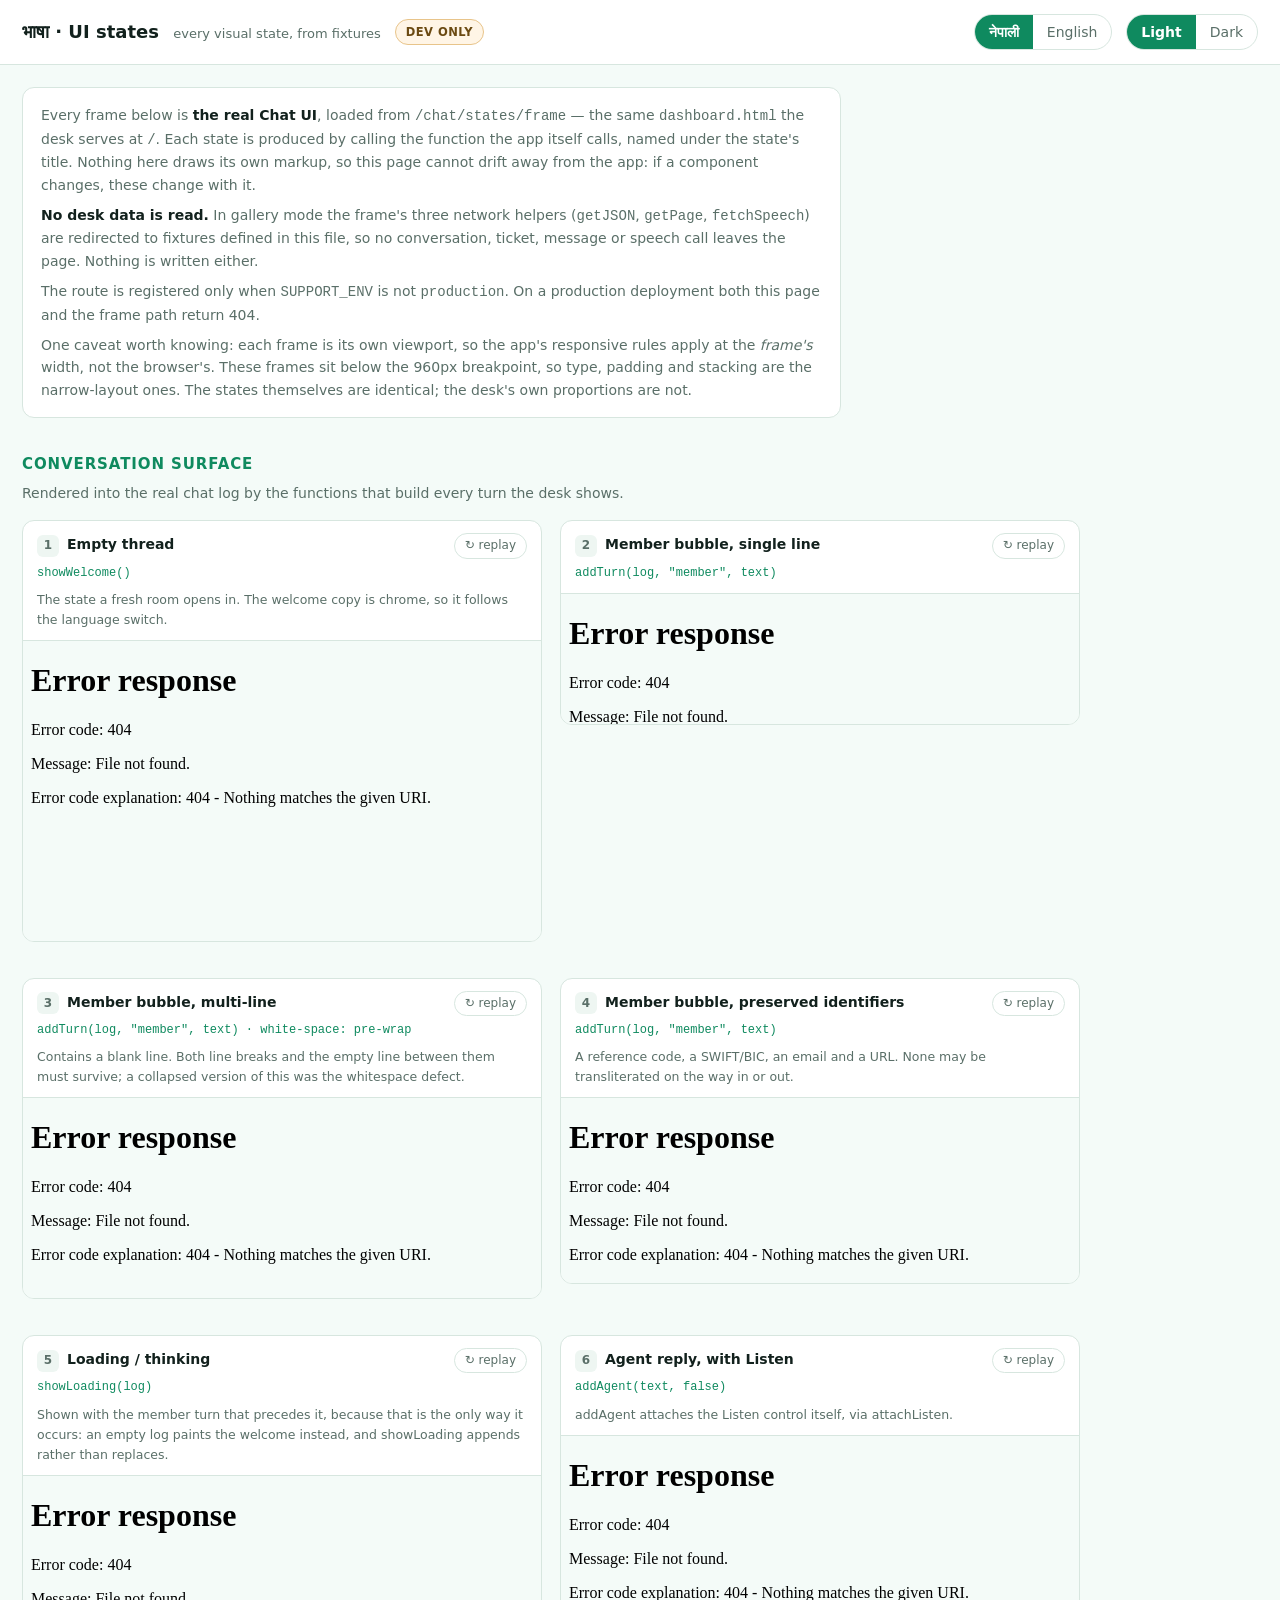
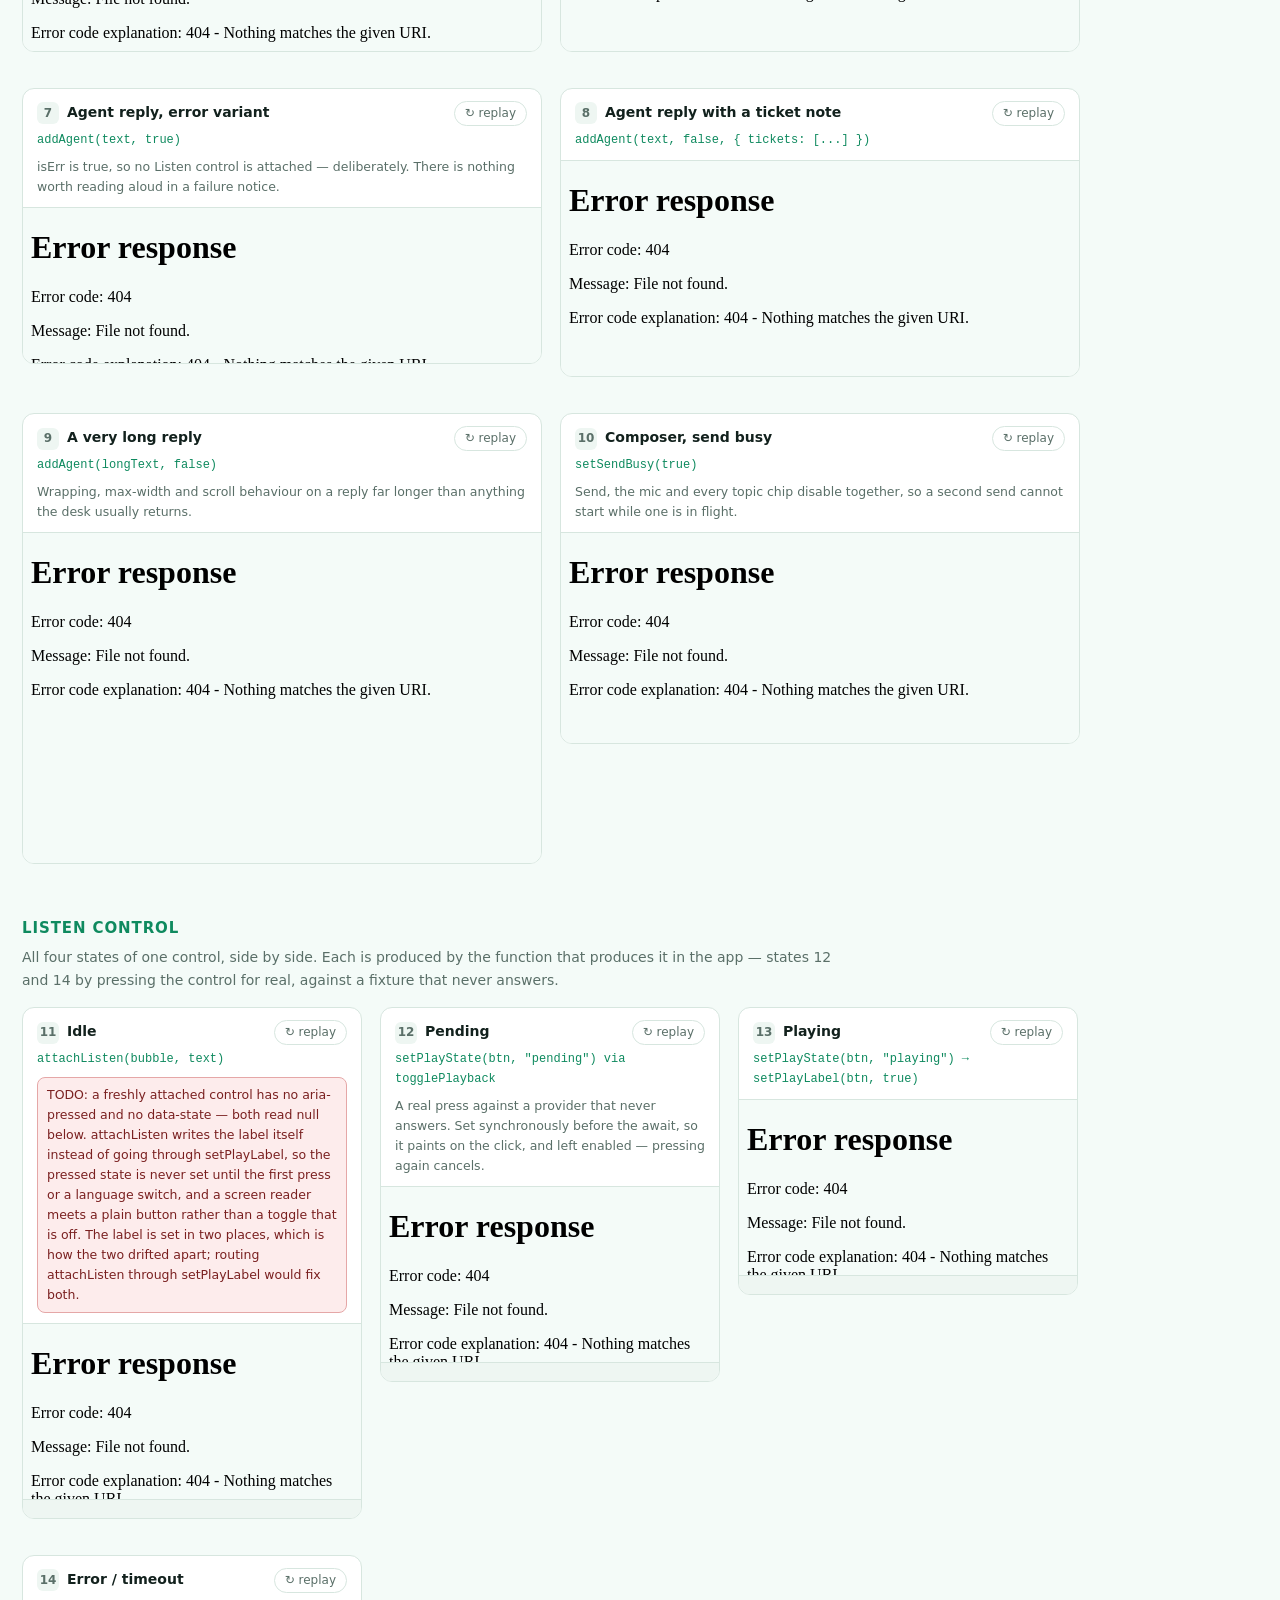
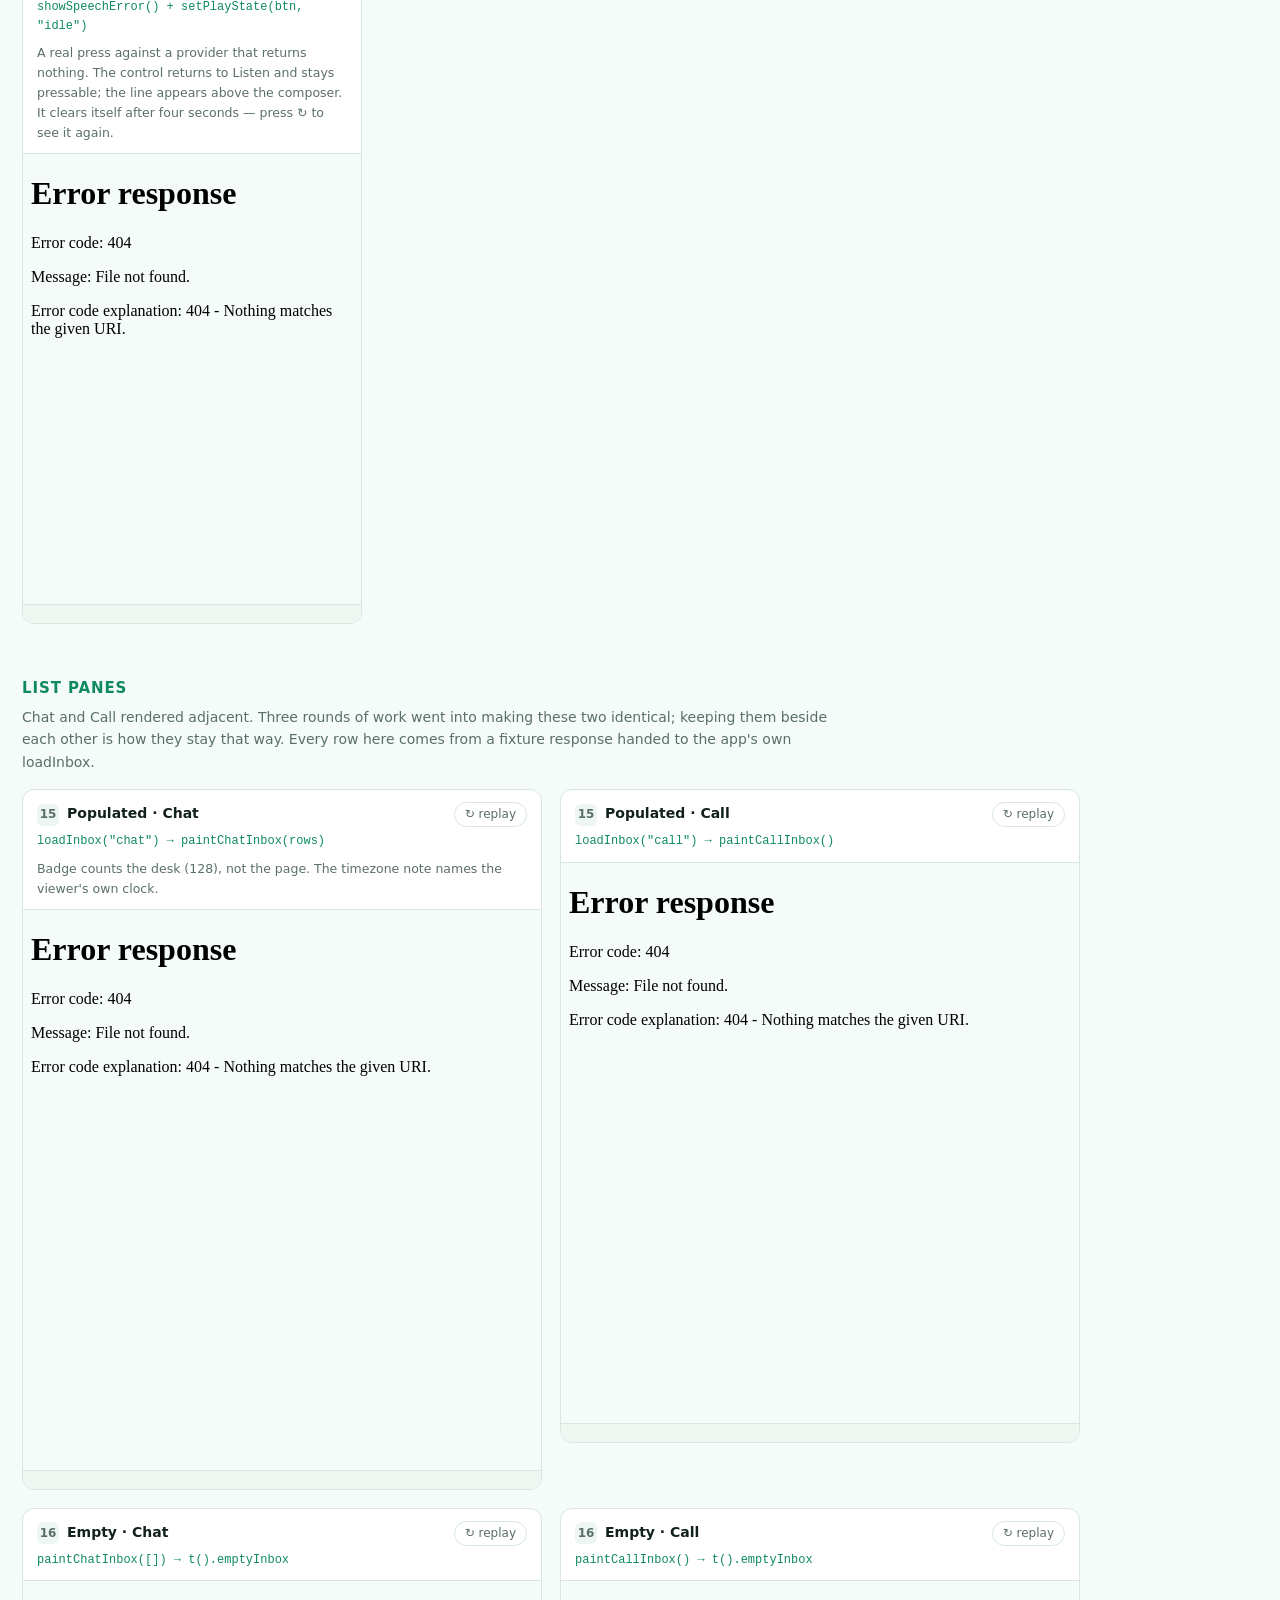
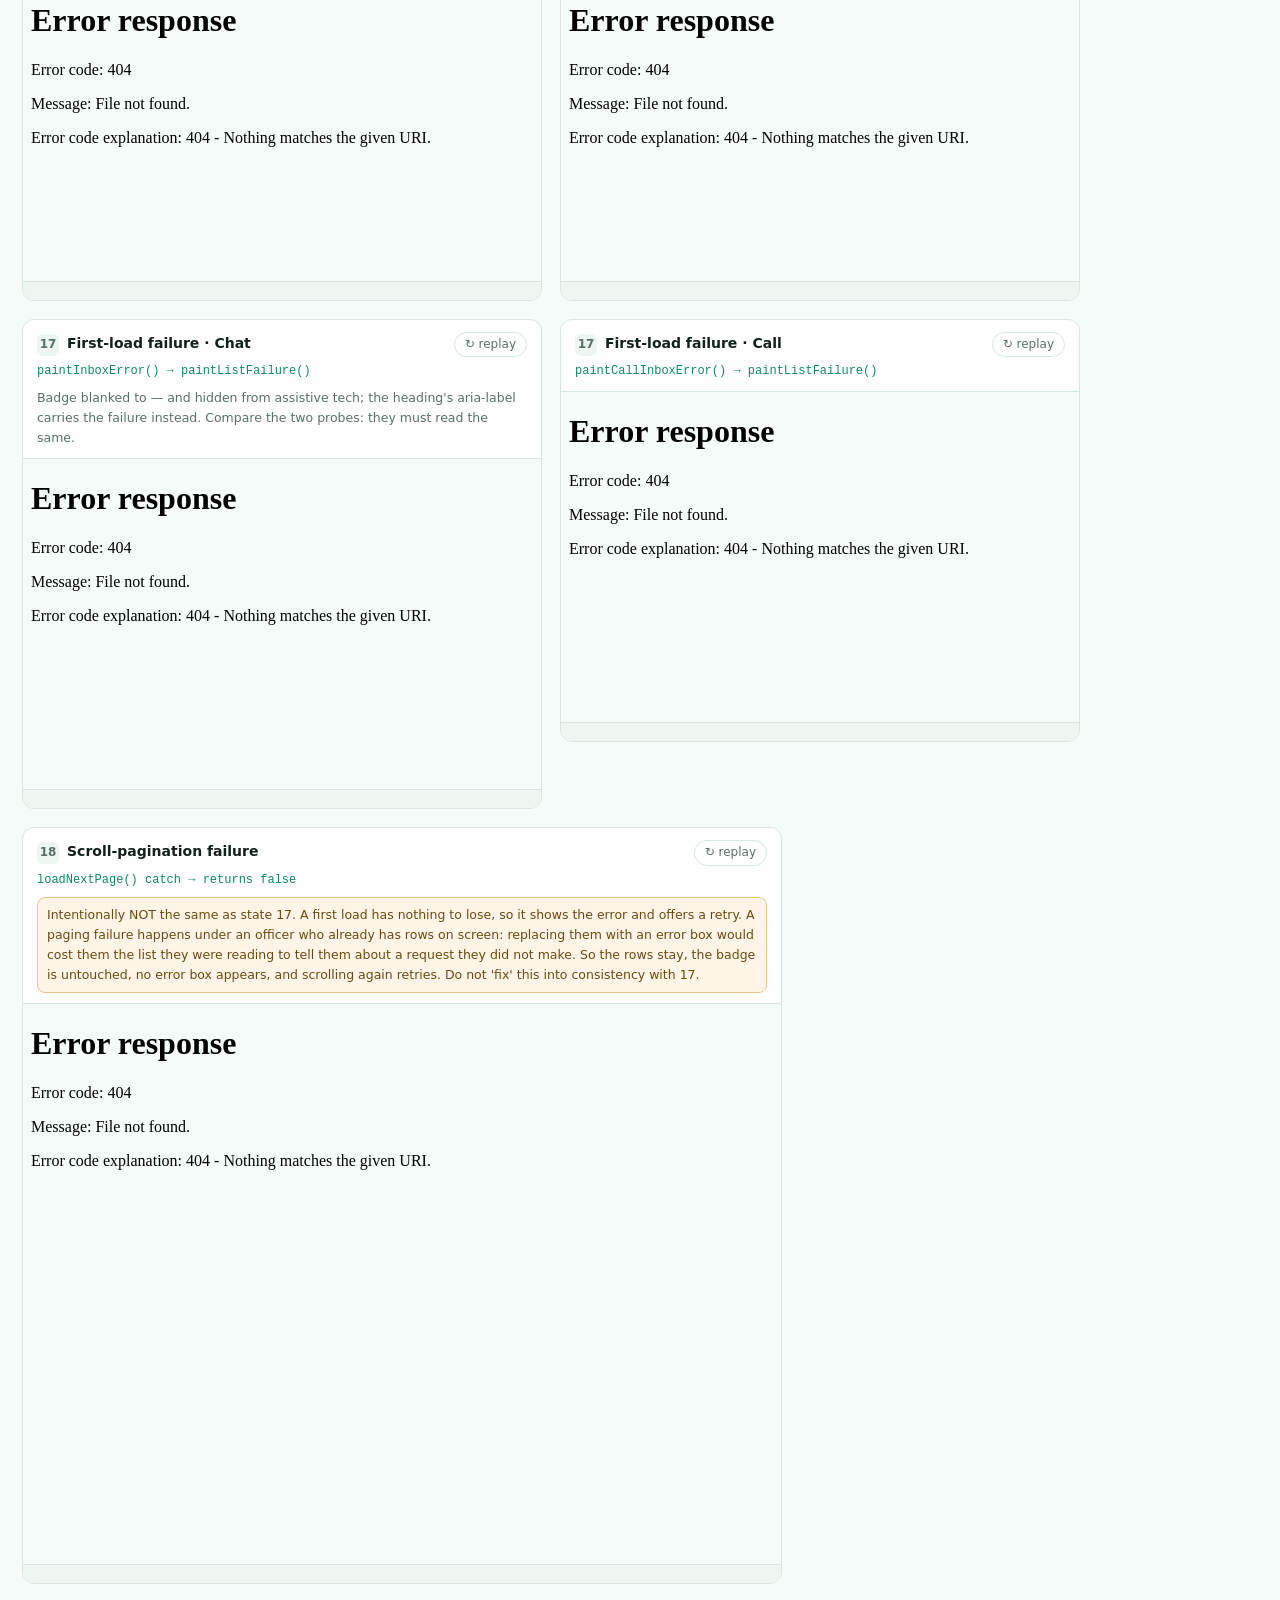
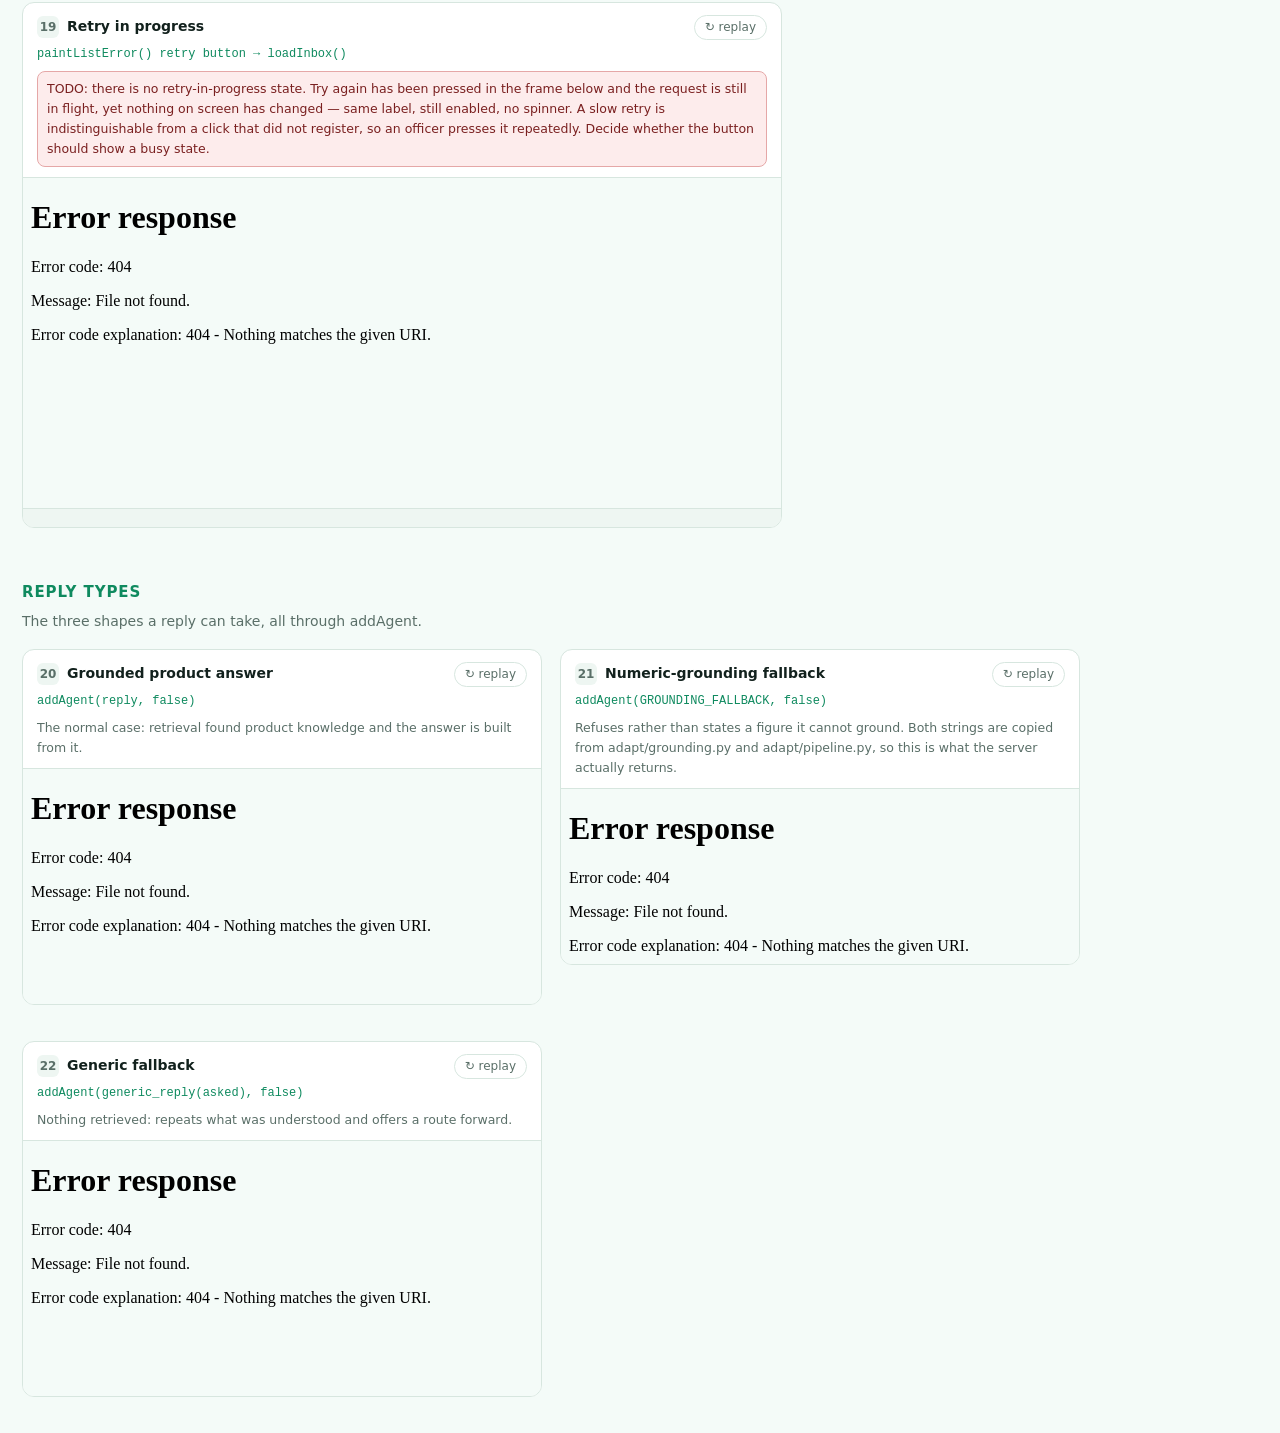
==== commit 86cb99ec: "bhasa(dev): a states gallery that renders the real UI, not a copy Every error and edge state in the " ====
--- a/support-service/src/himalaya_support/static/chat-states.html
+++ b/support-service/src/himalaya_support/static/chat-states.html
@@ -1,408 +1,642 @@
-<!DOCTYPE html>
+<!doctype html>
 <html lang="en">
 <head>
-  <meta charset="utf-8" />
-  <meta name="viewport" content="width=device-width, initial-scale=1" />
-  <title>भाषा · Chat states gallery</title>
-  <link rel="icon" href="/static/cloudfrm-logo.png" type="image/png" />
-  <link rel="preconnect" href="https://fonts.googleapis.com" />
-  <link rel="preconnect" href="https://fonts.gstatic.com" crossorigin />
-  <link href="https://fonts.googleapis.com/css2?family=Noto+Sans+Devanagari:wght@400;500;600;700&display=swap" rel="stylesheet" />
-  <style>
-    /* Gallery chrome only. Every Chat style below the panel headings is
-       pulled from dashboard.html at runtime, so this page can never
-       drift from what actually ships. */
-    body {
-      margin: 0;
-      font-family: "Noto Sans Devanagari", "Segoe UI", Roboto, system-ui, sans-serif;
-      background: #0e1513;
-      color: #dde4e1;
-    }
-    .gal-head { padding: 24px 28px 8px; }
-    .gal-head h1 { margin: 0 0 6px; font-size: 22px; }
-    .gal-head p { margin: 0; color: #a9beb2; font-size: 13.5px; line-height: 1.7; max-width: 70ch; }
-    .gal-controls { display: flex; gap: 8px; flex-wrap: wrap; padding: 16px 28px; }
-    .gal-controls button {
-      border: 1px solid #24382e; background: #17271f; color: #ecf2ed;
-      border-radius: 8px; padding: 7px 14px; font: inherit; font-weight: 600; cursor: pointer;
-    }
-    .gal-controls button.on { border-color: #c9a227; color: #c9a227; }
-    .gal-grid { display: flex; flex-direction: column; gap: 28px; padding: 8px 28px 60px; }
-    .gal-case > h2 { margin: 0 0 4px; font-size: 14px; font-weight: 700; color: #ecf2ed; }
-    .gal-case > p { margin: 0 0 10px; font-size: 12.5px; color: #a9beb2; }
-    .gal-pair { display: grid; grid-template-columns: repeat(2, minmax(0, 1fr)); gap: 16px; }
-    .gal-frame {
-      border: 1px solid #24382e; border-radius: 12px; overflow: hidden;
-      resize: horizontal; min-width: 320px;
-    }
-    .gal-frame > .gal-label {
-      font-size: 11px; font-weight: 700; padding: 6px 10px;
-      background: #101c16; color: #a9beb2; border-bottom: 1px solid #24382e;
-    }
-    .gal-stage { height: 460px; display: grid; }
-    .gal-stage.inbox-only { grid-template-columns: minmax(0, 1fr); }
-    .gal-frame.narrow { max-width: 380px; }
-    .gal-stage.room-only { grid-template-columns: minmax(0, 1fr); }
-    .gal-stage.full { grid-template-columns: 300px minmax(0, 1fr); }
-    @media (max-width: 1100px) { .gal-pair { grid-template-columns: minmax(0, 1fr); } }
-  </style>
+<meta charset="utf-8" />
+<meta name="viewport" content="width=device-width, initial-scale=1" />
+<title>भाषा · UI states</title>
+<style>
+  :root {
+    --bg: #f4fbf8;
+    --panel: #ffffff;
+    --panel-2: #eef6f2;
+    --ink: #12211d;
+    --muted: #5a6f68;
+    --line: #d7e6df;
+    --primary: #0f8a5f;
+    --warn-bg: #fff5e6;
+    --warn-line: #e8c48a;
+    --warn-ink: #6b4a12;
+    --todo-bg: #fdecec;
+    --todo-line: #e5a7a7;
+    --todo-ink: #7a2020;
+  }
+  html.dark {
+    --bg: #0b1210;
+    --panel: #121b18;
+    --panel-2: #17221e;
+    --ink: #e8f2ee;
+    --muted: #9db3ab;
+    --line: #24352f;
+    --primary: #3fcf95;
+    --warn-bg: #24200f;
+    --warn-line: #5c4a1c;
+    --warn-ink: #e8d5a6;
+    --todo-bg: #2a1414;
+    --todo-line: #5e2626;
+    --todo-ink: #f0bcbc;
+  }
+  * { box-sizing: border-box; }
+  html, body { margin: 0; background: var(--bg); color: var(--ink); }
+  body {
+    font-family: "Noto Sans Devanagari", "Segoe UI", Roboto, system-ui, sans-serif;
+    font-size: 14px;
+    line-height: 1.6;
+  }
+  code, .mono { font-family: "Cascadia Mono", Consolas, "SF Mono", ui-monospace, monospace; }
+
+  .top {
+    position: sticky; top: 0; z-index: 5;
+    background: var(--panel);
+    border-bottom: 1px solid var(--line);
+    padding: 14px 22px;
+    display: flex; flex-wrap: wrap; align-items: center; gap: 14px;
+  }
+  .top h1 { margin: 0; font-size: 18px; font-weight: 700; }
+  .top h1 small { font-weight: 500; color: var(--muted); font-size: 13px; margin-left: 8px; }
+  .grow { flex: 1; }
+  .switch { display: inline-flex; border: 1px solid var(--line); border-radius: 999px; overflow: hidden; }
+  .switch button {
+    font: inherit; border: 0; padding: 6px 14px; cursor: pointer;
+    background: transparent; color: var(--muted);
+  }
+  .switch button.on { background: var(--primary); color: #fff; font-weight: 700; }
+  .tag {
+    font-size: 11.5px; font-weight: 700; letter-spacing: .04em; text-transform: uppercase;
+    border: 1px solid var(--warn-line); background: var(--warn-bg); color: var(--warn-ink);
+    border-radius: 999px; padding: 3px 10px;
+  }
+
+  main { padding: 22px; max-width: 1500px; margin: 0 auto; }
+  .lede {
+    background: var(--panel); border: 1px solid var(--line); border-radius: 12px;
+    padding: 16px 18px; margin: 0 0 26px; color: var(--muted); max-width: 92ch;
+  }
+  .lede strong { color: var(--ink); }
+  .lede p { margin: 0 0 8px; }
+  .lede p:last-child { margin: 0; }
+
+  h2.group {
+    margin: 34px 0 6px; font-size: 15px; letter-spacing: .06em;
+    text-transform: uppercase; color: var(--primary);
+  }
+  h2.group + p.groupnote { margin: 0 0 16px; color: var(--muted); max-width: 92ch; }
+
+  .row { display: flex; flex-wrap: wrap; gap: 18px; align-items: flex-start; }
+  figure.state {
+    margin: 0 0 18px; background: var(--panel);
+    border: 1px solid var(--line); border-radius: 12px; overflow: hidden;
+    width: 100%; max-width: 520px;
+  }
+  figure.state.wide { max-width: 760px; }
+  figcaption { padding: 12px 14px 10px; border-bottom: 1px solid var(--line); }
+  .cap-head { display: flex; align-items: baseline; gap: 8px; }
+  .num {
+    flex: none; min-width: 22px; height: 22px; border-radius: 6px;
+    background: var(--panel-2); color: var(--muted);
+    font-size: 12px; font-weight: 700; display: inline-grid; place-items: center;
+  }
+  .name { font-weight: 700; }
+  .replay {
+    margin-left: auto; font: inherit; font-size: 12px; cursor: pointer;
+    background: transparent; border: 1px solid var(--line); color: var(--muted);
+    border-radius: 999px; padding: 2px 10px;
+  }
+  .replay:hover { color: var(--ink); border-color: var(--primary); }
+  .fn { display: block; margin-top: 5px; font-size: 12px; color: var(--primary); word-break: break-word; }
+  .note { margin: 7px 0 0; font-size: 12.5px; color: var(--muted); }
+  .note.todo {
+    background: var(--todo-bg); border: 1px solid var(--todo-line); color: var(--todo-ink);
+    border-radius: 8px; padding: 7px 9px;
+  }
+  .note.why {
+    background: var(--warn-bg); border: 1px solid var(--warn-line); color: var(--warn-ink);
+    border-radius: 8px; padding: 7px 9px;
+  }
+  .frame { background: var(--bg); }
+  iframe { width: 100%; border: 0; display: block; background: transparent; }
+  .probe {
+    margin: 0; padding: 9px 14px; border-top: 1px solid var(--line);
+    background: var(--panel-2); font-size: 12px;
+    display: grid; grid-template-columns: max-content 1fr; gap: 2px 12px;
+  }
+  .probe dt { color: var(--muted); }
+  .probe dd { margin: 0; word-break: break-word; }
+  .probe dd.bad { color: #c0392b; font-weight: 700; }
+  html.dark .probe dd.bad { color: #ff8b7a; }
+</style>
 </head>
 <body>
-  <div class="gal-head">
-    <h1>भाषा · Chat states gallery</h1>
+
+<header class="top">
+  <h1>भाषा · UI states <small>every visual state, from fixtures</small></h1>
+  <span class="tag">dev only</span>
+  <span class="grow"></span>
+  <div class="switch" id="lang-switch">
+    <button type="button" data-lang="ne" class="on">नेपाली</button>
+    <button type="button" data-lang="en">English</button>
+  </div>
+  <div class="switch" id="theme-switch">
+    <button type="button" data-dark="0" class="on">Light</button>
+    <button type="button" data-dark="1">Dark</button>
+  </div>
+</header>
+
+<main>
+  <div class="lede">
     <p>
-      Every Chat state, side by side, in both languages — the A0.20 review surface.
-      Styles are read live from <code>dashboard.html</code>, so this page shows the shipped CSS rather than a copy of it.
-      Drag the right edge of any frame to test a narrower laptop.
+      Every frame below is <strong>the real Chat UI</strong>, loaded from
+      <code>/chat/states/frame</code> — the same <code>dashboard.html</code> the desk
+      serves at <code>/</code>. Each state is produced by calling the function the app
+      itself calls, named under the state's title. Nothing here draws its own markup, so
+      this page cannot drift away from the app: if a component changes, these change with it.
+    </p>
+    <p>
+      <strong>No desk data is read.</strong> In gallery mode the frame's three network
+      helpers (<code>getJSON</code>, <code>getPage</code>, <code>fetchSpeech</code>) are
+      redirected to fixtures defined in this file, so no conversation, ticket, message or
+      speech call leaves the page. Nothing is written either.
+    </p>
+    <p>
+      The route is registered only when <code>SUPPORT_ENV</code> is not
+      <code>production</code>. On a production deployment both this page and the frame
+      path return 404.
+    </p>
+    <p>
+      One caveat worth knowing: each frame is its own viewport, so the app's responsive
+      rules apply at the <em>frame's</em> width, not the browser's. These frames sit below
+      the 960px breakpoint, so type, padding and stacking are the narrow-layout ones. The
+      states themselves are identical; the desk's own proportions are not.
     </p>
   </div>
-  <div class="gal-controls">
-    <button type="button" id="theme-btn" class="on">Dark</button>
-    <button type="button" id="motion-btn">Reduced motion: off</button>
-  </div>
-  <div class="gal-grid" id="grid">Loading styles from dashboard.html…</div>
-
-  <script>
-    const NE = {
-      conversations: "कुराकानीहरू", newChat: "नयाँ कुराकानी", openTickets: "खुला टिकट",
-      noTickets: "खुला टिकट छैन", emptyTitle: "अहिले कुनै कुराकानी छैन",
-      emptyHelp: "सदस्यलाई सहयोग गर्न नयाँ कुराकानी सुरु गर्नुहोस्।",
-      common: "धेरै सोधिने", you: "तपाईं", bhasa: "भाषा", listen: "सुन्नुहोस्",
-      send: "पठाउनुहोस्", speak: "बोल्नुहोस्",
-      placeholder: "नेपाली वा अंग्रेजी अक्षरमा लेख्नुहोस्",
-      helper: "अंग्रेजी अक्षर यहाँ नेपालीमा बदलिन्छ।",
-      previewLabel: "नेपालीमा: ", writing: "भाषा लेख्दै छ",
-      failed: "पठाउन सकिएन। फेरि प्रयास गर्नुहोस्।", retry: "फेरि प्रयास",
-      offline: "तपाईं अफलाइन हुनुहुन्छ। सन्देश पठाउन सकिँदैन।",
-      sessionEnded: "तपाईंको सत्र सकियो। काम जारी राख्न फेरि साइन इन गर्नुहोस्।",
-      signIn: "साइन इन", jump: "पछिल्लोमा जानुहोस्",
-      welcomeTitle: "नमस्ते। म भाषा हुँ।",
-      welcomeBody: "म सहकारी र बैंकका सदस्यलाई सहयोग गर्छु। बचत, ऋण, पिन, कार्ड, केवाईसी वा शाखा समय सोध्नुहोस्। तल विषय छान्नुहोस् वा बाकसमा लेख्नुहोस्।",
-      welcomeHint: "अंग्रेजी अक्षरमा लेख्न सकिन्छ। नेपालीमा बदलिन्छ।",
-      chips: ["मोबाइल बैंकिङ", "पिन / पासवर्ड", "रकम", "ऋण", "केवाईसी", "कार्ड", "ब्याजदर"],
-      times: ["अहिले", "५ मिनेट", "आज", "हिजो"],
-      previews: [
-        "मोबाइल बैंकिङमा लगइन गर्न सकिएन, तीन पटक प्रयास गरें तर पासवर्ड मिलेन",
-        "मेरो पिन बिर्सें",
-        "ऋण किस्ता कहिले तिर्ने?",
-        "कार्ड हरायो, के गर्ने?"
+  <div id="board"></div>
+</main>
+
+<script>
+(function () {
+  "use strict";
+
+  /* ==================================================================
+     Fixtures. Invented content only — no member ever typed any of this.
+     ================================================================== */
+  var FIX = {
+    memberOne: {
+      ne: "मेरो कार्ड हरायो, अब के गर्ने?",
+      en: "I lost my card. What should I do now?"
+    },
+    memberMulti: {
+      ne: "नमस्ते।\n\nमैले हिजो रकम पठाएको थिएँ।\nतर अझै पुगेको छैन।",
+      en: "Hello.\n\nI sent money yesterday.\nIt still has not arrived."
+    },
+    memberIds: {
+      ne: "कारोबार TXN-1001 मिलेन।\nस्विफ्ट NARBNPKA, इमेल ram.thapa@example.com\nसहायता पृष्ठ https://bank.com.np/help",
+      en: "Transaction TXN-1001 did not settle.\nSWIFT NARBNPKA, email ram.thapa@example.com\nHelp page https://bank.com.np/help"
+    },
+    grounded: {
+      ne: "कार्ड हराएमा पहिले कार्ड ब्लक गर्नुहोस्। मोबाइल बैंकिङ खोलेर कार्ड सेवा छान्नुहोस्, वा नजिकको शाखामा परिचयपत्र लिएर जानुहोस्। पिन वा ओटीपी यहाँ नलेख्नुहोस्।",
+      en: "If your card is lost, block it first. Open mobile banking and choose Card services, or visit your nearest branch with original ID. Do not type your PIN or OTP here."
+    },
+    failure: {
+      ne: "सेवा अहिले उपलब्ध छैन। केही बेरपछि फेरि प्रयास गर्नुहोस्।",
+      en: "The service is unavailable right now. Please try again shortly."
+    },
+    ticketReply: {
+      ne: "तपाईंको अनुरोध दर्ता गरियो। हाम्रो टोलीले सम्पर्क गर्नेछ।",
+      en: "Your request has been recorded. Our team will get in touch."
+    },
+    ticketIds: ["TCK-4B21C9E0"],
+    longReply: {
+      ne: "किस्ता तिर्ने दिन नाघेमा पहिले बाँकी रकम र जरिवाना मोबाइल बैंकिङको ऋण खण्डमा हेर्नुहोस्, त्यहाँ अर्को भुक्तानी मिति र तिर्नुपर्ने कुल रकम देखिन्छ। रकम खातामा राखेपछि स्वतः कट्टी हुन्छ; नभएमा शाखामा परिचयपत्र लिएर जानुहोस् वा टिकट खोल्न भन्नुहोस्। कट्टी भइसकेको छ तर देखिएको छैन भने कारोबार नम्बर राख्नुहोस्, हामी जाँच्नेछौं। कुनै अवस्थामा पनि पिन, पासवर्ड वा ओटीपी यहाँ नलेख्नुहोस् — बैंकले ती कहिल्यै सोध्दैन।",
+      en: "If an instalment date has passed, first check the outstanding amount and penalty in the Loans section of mobile banking, where the next due date and the total payable are both shown. Once the money is in the account it is debited automatically; if it is not, visit a branch with original ID or ask to open a ticket. If it has already been debited but is not showing, keep the transaction reference and we will check it. In no case type your PIN, password, or OTP here — the bank never asks for them."
+    },
+    numericFallback: {
+      ne: "माफ गर्नुहोस्, यो रकम म पक्का गर्न सक्दिनँ। एकछिन पर्खनुहोस्।",
+      en: "I cannot confirm that amount from our records. Ask an officer, or say yes to open a ticket."
+    },
+    genericFallback: {
+      ne: "तपाईंले लेख्नुभएको कुरा बुझें: “खाता खोल्न के चाहिन्छ?”। लगइन, रकम, ऋण, केवाईसी, बचत, कार्ड वा शाखा समयमा कदम-कदममा भन्न सक्छु। थोरै थप लेख्नुहोस्, वा टिकट खोलौं हो?",
+      en: "I understood: “what do I need to open an account?”. I can walk through login, transfers, loans, KYC, savings, cards, or hours. Add one more sentence, or say yes and I will open a ticket."
+    },
+    speakable: {
+      ne: "कार्ड ब्लक गर्न मोबाइल बैंकिङ खोल्नुहोस्।",
+      en: "To block the card, open mobile banking."
+    }
+  };
+
+  function ago(mins) { return new Date(Date.now() - mins * 60000).toISOString(); }
+
+  /* Conversation rows shaped exactly like /v1/support/conversations returns
+     them. The ids are invented; the timestamps are spread so fmtWhen shows
+     each of its branches — just now, minutes, today, yesterday, dated. */
+  function rows(L) {
+    var previews = {
+      ne: [
+        "नमूना: कार्ड ब्लक कसरी गर्ने?",
+        "नमूना: रकम पठाएँ तर पुगेन",
+        "नमूना: केवाईसी कागजात के चाहिन्छ?",
+        "नमूना: ऋण किस्ता कहिले तिर्ने?",
+        "नमूना: शाखा कति बजे खुल्छ?"
       ],
-      long: "नमस्ते। लगइन नभएको कारण सामान्यतया पासवर्ड मिलेन वा खाता अस्थायी रूपमा रोकिएको हुन सक्छ। तीन पटकभन्दा बढी गलत पासवर्ड हालिएमा खाता ३० मिनेटका लागि स्वतः रोकिन्छ। कृपया ३० मिनेट पर्खनुहोस्, अनि फेरि प्रयास गर्नुहोस्। त्यसपछि पनि नखुलेमा नजिकको शाखामा नागरिकता लिएर जानुहोस्। ओटीपी वा पिन कसैलाई नबताउनुहोस्।",
-      short: "ठीक छ, धन्यवाद",
-      ticket: "TCK-4A91C2 · रकम पुगेन",
-      rich: "पिन रिसेट गर्न **तीन** कुरा चाहिन्छ:\n\n- नागरिकता प्रमाणपत्र\n- एटिएम कार्ड\n- दर्ता भएको मोबाइल नम्बर\n\nत्यसपछि यी चरण पूरा गर्नुहोस्:\n\n1. नजिकको शाखामा जानुहोस्\n2. फाराम भर्नुहोस्\n3. नयाँ पिन सेट गर्नुहोस्\n\n**ओटीपी वा पिन कसैलाई नबताउनुहोस्।**"
+      en: [
+        "Sample: how do I block a card?",
+        "Sample: I sent money but it did not arrive",
+        "Sample: which documents does KYC need?",
+        "Sample: when is my loan instalment due?",
+        "Sample: what time does the branch open?"
+      ]
+    }[L];
+    var when = [ago(0), ago(12), ago(260), ago(1500), ago(14000)];
+    return previews.map(function (preview, i) {
+      return {
+        id: "fixture" + (i + 1) + "0000deadbeef",
+        user_id: null,
+        locale: L,
+        channel: "chat",
+        created_at: when[i],
+        updated_at: when[i],
+        preview: preview,
+        message_count: [6, 4, 9, 2, 11][i]
+      };
+    });
+  }
+
+  /* A responder stands in for the server. It receives the URL the app built,
+     so limit/offset paging is exercised for real. */
+  function pageOf(list, total) {
+    return function (url) {
+      var q = new URL(url, location.origin);
+      var limit = Number(q.searchParams.get("limit") || list.length);
+      var offset = Number(q.searchParams.get("offset") || 0);
+      return { rows: list.slice(offset, offset + limit), total: total };
     };
-    const EN = {
-      conversations: "Conversations", newChat: "New chat", openTickets: "Open tickets",
-      noTickets: "No open tickets", emptyTitle: "No conversations yet",
-      emptyHelp: "Start a new chat to help a member.",
-      common: "Common questions", you: "You", bhasa: "Bhasa", listen: "Listen",
-      send: "Send", speak: "Speak",
-      placeholder: "Type in English letters. They become Nepali.",
-      helper: "Type your question. Send to Bhasa.",
-      previewLabel: "Nepali: ", writing: "Bhasa is writing",
-      failed: "Could not send. Try again.", retry: "Try again",
-      offline: "You are offline. Messages will not send.",
-      sessionEnded: "Your session ended. Sign in again to keep working.",
-      signIn: "Sign in", jump: "Jump to latest",
-      welcomeTitle: "Namaste. I am Bhasa.",
-      welcomeBody: "I help cooperative and bank members. Ask about savings, loans, PIN, cards, KYC, or branch hours. Pick a topic below or type in the box.",
-      welcomeHint: "You can type in English letters. They become Nepali.",
-      chips: ["Mobile banking", "PIN / password", "Transfers", "Loans", "KYC", "Cards", "Interest rate"],
-      times: ["Just now", "5 min", "Today", "Yesterday"],
-      previews: [
-        "I cannot sign in to mobile banking, I tried three times and the password did not work",
-        "I forgot my PIN",
-        "When is my loan instalment due?",
-        "My card is lost. What should I do?"
-      ],
-      long: "Namaste. A failed sign-in usually means the password did not match, or the account is temporarily locked. After three incorrect attempts the account locks itself for 30 minutes. Please wait 30 minutes and try again. If it still does not open, visit your nearest branch with your citizenship certificate. Never share your OTP or PIN with anyone.",
-      short: "Thank you, that helps",
-      ticket: "TCK-4A91C2 · Transfer not received",
-      rich: "To reset your PIN you need **three** things:\n\n- Citizenship certificate\n- Your ATM card\n- The registered mobile number\n\nThen complete these steps:\n\n1. Visit your nearest branch\n2. Fill in the reset form\n3. Set a new PIN at the counter\n\n**Never share your OTP or PIN with anyone.**"
+  }
+  function fails() {
+    return function () { return Promise.reject(new Error("gallery: forced failure")); };
+  }
+  function hangs() {
+    return function () { return new Promise(function () {}); };
+  }
+
+  /* ==================================================================
+     Probes. Read attributes back out of the frame so the page shows what
+     assistive technology would actually get, not just what it looks like.
+     ================================================================== */
+  function listProbe(ids) {
+    return function (doc) {
+      var count = doc.getElementById(ids.count);
+      var heading = doc.getElementById(ids.heading) || (count && count.closest("h3"));
+      var list = doc.getElementById(ids.list);
+      var box = list && list.querySelector(".load-error");
+      return [
+        ["badge", count ? count.textContent : "—"],
+        ["badge aria-hidden", count ? String(count.getAttribute("aria-hidden")) : "null"],
+        ["heading aria-label", heading ? String(heading.getAttribute("aria-label")) : "null"],
+        ["rows on screen", String(list ? list.querySelectorAll(".convo, .thread").length : 0)],
+        ["error box", box ? "present, role=" + box.getAttribute("role") : "absent"]
+      ];
     };
-
-    const el = (tag, cls, text) => {
-      const n = document.createElement(tag);
-      if (cls) n.className = cls;
-      if (text != null) n.textContent = text;
-      return n;
-    };
-
-    function inbox(S, lang, opts) {
-      const o = opts || {};
-      const pane = el("aside", "chat-inbox");
-      const head = el("div", "chat-inbox__head");
-      const h3 = el("h3");
-      h3.append(el("span", null, S.conversations), el("span", "chat-inbox__count", o.empty ? "0" : (lang === "ne" ? "६" : "6")));
-      head.appendChild(h3);
-      pane.appendChild(head);
-      pane.appendChild(el("button", "chat-inbox__new", S.newChat));
-      if (o.skeleton) {
-        pane.appendChild(skeletonInbox());
-        const foot0 = el("div", "chat-inbox__foot tickets");
-        foot0.appendChild(el("h4", null, S.openTickets));
-        foot0.appendChild(el("div", "empty", S.noTickets));
-        pane.appendChild(foot0);
-        return pane;
+  }
+  var CHAT_IDS = { count: "chat-inbox-count", heading: null, list: "chat-list" };
+  var CALL_IDS = { count: "inbox-count", heading: "inbox-title", list: "inbox-list" };
+
+  function playProbe(doc) {
+    var btn = doc.querySelector("#log .play");
+    if (!btn) return [["control", "missing"]];
+    return [
+      ["label", btn.textContent],
+      ["data-state", String(btn.dataset.state)],
+      ["aria-pressed", String(btn.getAttribute("aria-pressed"))],
+      ["aria-busy", String(btn.getAttribute("aria-busy"))],
+      ["disabled", String(btn.disabled)]
+    ];
+  }
+
+  function bubble(api, role, text, isErr) {
+    return api.addTurn(api.log, role, text, isErr);
+  }
+
+  /* ==================================================================
+     The states.
+     ================================================================== */
+  var STATES = [
+    { group: "Conversation surface", groupnote: "Rendered into the real chat log by the functions that build every turn the desk shows." },
+
+    { n: 1, name: "Empty thread", fn: "showWelcome()", part: "room", h: 300,
+      note: "The state a fresh room opens in. The welcome copy is chrome, so it follows the language switch.",
+      run: function (api) { api.showWelcome(); } },
+
+    { n: 2, name: "Member bubble, single line", fn: 'addTurn(log, "member", text)', part: "log", h: 130,
+      run: function (api, doc, L) { bubble(api, "member", FIX.memberOne[L]); } },
+
+    { n: 3, name: "Member bubble, multi-line", fn: 'addTurn(log, "member", text) · white-space: pre-wrap', part: "log", h: 200,
+      note: "Contains a blank line. Both line breaks and the empty line between them must survive; a collapsed version of this was the whitespace defect.",
+      run: function (api, doc, L) { bubble(api, "member", FIX.memberMulti[L]); } },
+
+    { n: 4, name: "Member bubble, preserved identifiers", fn: 'addTurn(log, "member", text)', part: "log", h: 185,
+      note: "A reference code, a SWIFT/BIC, an email and a URL. None may be transliterated on the way in or out.",
+      run: function (api, doc, L) { bubble(api, "member", FIX.memberIds[L]); } },
+
+    { n: 5, name: "Loading / thinking", fn: "showLoading(log)", part: "log", h: 175,
+      note: "Shown with the member turn that precedes it, because that is the only way it occurs: an empty log paints the welcome instead, and showLoading appends rather than replaces.",
+      run: function (api, doc, L) {
+        bubble(api, "member", FIX.memberOne[L]);
+        api.showLoading(api.log);
+      } },
+
+    { n: 6, name: "Agent reply, with Listen", fn: "addAgent(text, false)", part: "log", h: 215,
+      note: "addAgent attaches the Listen control itself, via attachListen.",
+      run: function (api, doc, L) { api.addAgent(FIX.grounded[L], false); } },
+
+    { n: 7, name: "Agent reply, error variant", fn: "addAgent(text, true)", part: "log", h: 155,
+      note: "isErr is true, so no Listen control is attached — deliberately. There is nothing worth reading aloud in a failure notice.",
+      run: function (api, doc, L) { api.addAgent(FIX.failure[L], true); } },
+
+    { n: 8, name: "Agent reply with a ticket note", fn: "addAgent(text, false, { tickets: [...] })", part: "log", h: 215,
+      run: function (api, doc, L) { api.addAgent(FIX.ticketReply[L], false, { tickets: FIX.ticketIds }); } },
+
+    { n: 9, name: "A very long reply", fn: "addAgent(longText, false)", part: "log", h: 330,
+      note: "Wrapping, max-width and scroll behaviour on a reply far longer than anything the desk usually returns.",
+      run: function (api, doc, L) { api.addAgent(FIX.longReply[L], false); } },
+
+    { n: 10, name: "Composer, send busy", fn: "setSendBusy(true)", part: "composer", h: 210,
+      note: "Send, the mic and every topic chip disable together, so a second send cannot start while one is in flight.",
+      run: function (api) { api.setSendBusy(true); } },
+
+    { group: "Listen control", groupnote: "All four states of one control, side by side. Each is produced by the function that produces it in the app — states 12 and 14 by pressing the control for real, against a fixture that never answers." },
+
+    { n: 11, name: "Idle", fn: "attachListen(bubble, text)", part: "log", h: 175, small: true,
+      probe: playProbe,
+      note: "TODO: a freshly attached control has no aria-pressed and no data-state — both read null below. attachListen writes the label itself instead of going through setPlayLabel, so the pressed state is never set until the first press or a language switch, and a screen reader meets a plain button rather than a toggle that is off. The label is set in two places, which is how the two drifted apart; routing attachListen through setPlayLabel would fix both.",
+      todo: true,
+      run: function (api, doc, L) {
+        var b = bubble(api, "agent", FIX.speakable[L], false);
+        api.attachListen(b, FIX.speakable[L]);
+      } },
+
+    { n: 12, name: "Pending", fn: 'setPlayState(btn, "pending") via togglePlayback', part: "log", h: 175, small: true,
+      probe: playProbe,
+      note: "A real press against a provider that never answers. Set synchronously before the await, so it paints on the click, and left enabled — pressing again cancels.",
+      run: function (api, doc, L) {
+        var b = bubble(api, "agent", FIX.speakable[L], false);
+        var btn = api.attachListen(b, FIX.speakable[L]);
+        api.network(hangs());
+        api.togglePlayback(btn, FIX.speakable[L]);
+      } },
+
+    { n: 13, name: "Playing", fn: 'setPlayState(btn, "playing") → setPlayLabel(btn, true)', part: "log", h: 175, small: true,
+      probe: playProbe,
+      run: function (api, doc, L) {
+        var b = bubble(api, "agent", FIX.speakable[L], false);
+        var btn = api.attachListen(b, FIX.speakable[L]);
+        api.setPlayState(btn, "playing");
+      } },
+
+    { n: 14, name: "Error / timeout", fn: "showSpeechError() + setPlayState(btn, \"idle\")", part: "room", h: 450, small: true,
+      probe: playProbe,
+      note: "A real press against a provider that returns nothing. The control returns to Listen and stays pressable; the line appears above the composer. It clears itself after four seconds — press ↻ to see it again.",
+      run: function (api, doc, L) {
+        var b = bubble(api, "agent", FIX.speakable[L], false);
+        var btn = api.attachListen(b, FIX.speakable[L]);
+        api.network(function () { return null; });
+        return api.togglePlayback(btn, FIX.speakable[L]);
+      } },
+
+    { group: "List panes", groupnote: "Chat and Call rendered adjacent. Three rounds of work went into making these two identical; keeping them beside each other is how they stay that way. Every row here comes from a fixture response handed to the app's own loadInbox." },
+
+    { n: 15, newRow: true, name: "Populated · Chat", fn: "loadInbox(\"chat\") → paintChatInbox(rows)", part: "chat-inbox", h: 560,
+      probe: listProbe(CHAT_IDS),
+      note: "Badge counts the desk (128), not the page. The timezone note names the viewer's own clock.",
+      run: function (api, doc, L) { api.network(pageOf(rows(L), 128)); return api.loadInbox("chat"); } },
+
+    { n: 15, name: "Populated · Call", fn: "loadInbox(\"call\") → paintCallInbox()", part: "call-inbox", h: 560,
+      probe: listProbe(CALL_IDS),
+      run: function (api, doc, L) { api.network(pageOf(rows(L), 128)); return api.loadInbox("call"); } },
+
+    { n: 16, newRow: true, name: "Empty · Chat", fn: "paintChatInbox([]) → t().emptyInbox", part: "chat-inbox", h: 300,
+      probe: listProbe(CHAT_IDS),
+      run: function (api) { api.network(pageOf([], 0)); return api.loadInbox("chat"); } },
+
+    { n: 16, name: "Empty · Call", fn: "paintCallInbox() → t().emptyInbox", part: "call-inbox", h: 300,
+      probe: listProbe(CALL_IDS),
+      run: function (api) { api.network(pageOf([], 0)); return api.loadInbox("call"); } },
+
+    { n: 17, newRow: true, name: "First-load failure · Chat", fn: "paintInboxError() → paintListFailure()", part: "chat-inbox", h: 330,
+      probe: listProbe(CHAT_IDS),
+      note: "Badge blanked to — and hidden from assistive tech; the heading's aria-label carries the failure instead. Compare the two probes: they must read the same.",
+      run: function (api) { api.network(fails()); return api.loadInbox("chat"); } },
+
+    { n: 17, name: "First-load failure · Call", fn: "paintCallInboxError() → paintListFailure()", part: "call-inbox", h: 330,
+      probe: listProbe(CALL_IDS),
+      run: function (api) { api.network(fails()); return api.loadInbox("call"); } },
+
+    { n: 18, newRow: true, name: "Scroll-pagination failure", fn: "loadNextPage() catch → returns false", part: "chat-inbox", h: 560, wide: true,
+      probe: listProbe(CHAT_IDS),
+      why: "Intentionally NOT the same as state 17. A first load has nothing to lose, so it shows the error and offers a retry. A paging failure happens under an officer who already has rows on screen: replacing them with an error box would cost them the list they were reading to tell them about a request they did not make. So the rows stay, the badge is untouched, no error box appears, and scrolling again retries. Do not 'fix' this into consistency with 17.",
+      run: function (api, doc, L) {
+        api.network(pageOf(rows(L), 128));
+        return api.loadInbox("chat").then(function () {
+          api.network(fails());
+          return api.loadOlderConversations();
+        });
+      } },
+
+    { n: 19, newRow: true, name: "Retry in progress", fn: "paintListError() retry button → loadInbox()", part: "chat-inbox", h: 330, wide: true,
+      /* The last two probe rows are the evidence that this is a real
+         in-flight retry and not a click that missed: the button was found and
+         pressed, and the request it started has not answered. */
+      probe: function (doc, extra) {
+        return listProbe(CHAT_IDS)(doc).concat([
+          ["retry button pressed", extra && extra.pressed ? "yes" : "NO"],
+          ["requests issued", String(extra ? extra.calls : "?") + " (2 first load + 1 retry, still pending)"],
+          ["button label now", extra && extra.label ? extra.label : "—"]
+        ]);
+      },
+      todo: true,
+      note: "TODO: there is no retry-in-progress state. Try again has been pressed in the frame below and the request is still in flight, yet nothing on screen has changed — same label, still enabled, no spinner. A slow retry is indistinguishable from a click that did not register, so an officer presses it repeatedly. Decide whether the button should show a busy state.",
+      run: function (api, doc) {
+        var count = { calls: 0, pressed: false, label: "" };
+        api.network(function () {
+          count.calls += 1;
+          return Promise.reject(new Error("gallery: forced failure"));
+        });
+        return api.loadInbox("chat").then(function () {
+          api.network(function () {
+            count.calls += 1;
+            return new Promise(function () {});
+          });
+          var retry = doc.querySelector("#chat-list .load-error button");
+          if (retry) {
+            retry.click();
+            count.pressed = true;
+            count.label = retry.textContent + (retry.disabled ? " (disabled)" : " (enabled)");
+          }
+          return count;
+        });
+      } },
+
+    { group: "Reply types", groupnote: "The three shapes a reply can take, all through addAgent." },
+
+    { n: 20, name: "Grounded product answer", fn: "addAgent(reply, false)", part: "log", h: 235,
+      note: "The normal case: retrieval found product knowledge and the answer is built from it.",
+      run: function (api, doc, L) { api.addAgent(FIX.grounded[L], false); } },
+
+    { n: 21, name: "Numeric-grounding fallback", fn: "addAgent(GROUNDING_FALLBACK, false)", part: "log", h: 175,
+      note: "Refuses rather than states a figure it cannot ground. Both strings are copied from adapt/grounding.py and adapt/pipeline.py, so this is what the server actually returns.",
+      run: function (api, doc, L) { api.addAgent(FIX.numericFallback[L], false); } },
+
+    { n: 22, name: "Generic fallback", fn: "addAgent(generic_reply(asked), false)", part: "log", h: 255,
+      note: "Nothing retrieved: repeats what was understood and offers a route forward.",
+      run: function (api, doc, L) { api.addAgent(FIX.genericFallback[L], false); } }
+  ];
+
+  /* ==================================================================
+     Harness.
+     ================================================================== */
+  var LANG = "ne";
+  var DARK = false;
+  var board = document.getElementById("board");
+  var cards = [];
+
+  function build() {
+    var row = null;
+    STATES.forEach(function (def, index) {
+      if (def.group) {
+        var h2 = document.createElement("h2");
+        h2.className = "group";
+        h2.textContent = def.group;
+        board.appendChild(h2);
+        if (def.groupnote) {
+          var p = document.createElement("p");
+          p.className = "groupnote";
+          p.textContent = def.groupnote;
+          board.appendChild(p);
+        }
+        row = document.createElement("div");
+        row.className = "row";
+        board.appendChild(row);
+        return;
       }
-      const list = el("div", "chat-inbox__list");
-      if (o.empty) {
-        const empty = el("div", "chat-inbox__empty");
-        empty.append(el("strong", null, S.emptyTitle), el("span", null, S.emptyHelp));
-        list.appendChild(empty);
-      } else {
-        for (let i = 0; i < 6; i++) {
-          const row = el("button", "convo" + (i === o.selected ? " on" : "") + (i === o.hover ? " gal-hover" : ""));
-          row.append(
-            el("span", "convo__time", S.times[i % S.times.length]),
-            el("span", "convo__preview", S.previews[i % S.previews.length])
-          );
-          list.appendChild(row);
-        }
+      /* Pairs that are meant to be compared share a row of their own, so a
+         wrap can never put Chat and Call on different lines. */
+      if (def.newRow || !row) {
+        row = document.createElement("div");
+        row.className = "row";
+        board.appendChild(row);
       }
-      pane.appendChild(list);
-      const foot = el("div", "chat-inbox__foot tickets");
-      foot.appendChild(el("h4", null, S.openTickets));
-      foot.appendChild(o.ticketsEmpty === false
-        ? el("div", "ticket", S.ticket)
-        : el("div", "empty", S.noTickets));
-      pane.appendChild(foot);
-      return pane;
+      var fig = document.createElement("figure");
+      fig.className = "state" + (def.wide ? " wide" : "");
+      if (def.small) fig.style.maxWidth = "340px";
+
+      var cap = document.createElement("figcaption");
+      var head = document.createElement("div");
+      head.className = "cap-head";
+      var num = document.createElement("span");
+      num.className = "num";
+      num.textContent = def.n;
+      var name = document.createElement("span");
+      name.className = "name";
+      name.textContent = def.name;
+      var replay = document.createElement("button");
+      replay.type = "button";
+      replay.className = "replay";
+      replay.textContent = "↻ replay";
+      replay.addEventListener("click", function () { apply(fig); });
+      head.append(num, name, replay);
+      var fn = document.createElement("code");
+      fn.className = "fn";
+      fn.textContent = def.fn;
+      cap.append(head, fn);
+      if (def.note) {
+        var note = document.createElement("p");
+        note.className = "note" + (def.todo ? " todo" : "");
+        note.textContent = def.note;
+        cap.appendChild(note);
+      }
+      if (def.why) {
+        var why = document.createElement("p");
+        why.className = "note why";
+        why.textContent = def.why;
+        cap.appendChild(why);
+      }
+      fig.appendChild(cap);
+
+      var holder = document.createElement("div");
+      holder.className = "frame";
+      var frame = document.createElement("iframe");
+      frame.height = def.h;
+      frame.title = def.n + " · " + def.name;
+      frame.src = "/chat/states/frame";
+      holder.appendChild(frame);
+      fig.appendChild(holder);
+
+      if (def.probe) {
+        var dl = document.createElement("dl");
+        dl.className = "probe";
+        fig.appendChild(dl);
+      }
+
+      (row || board).appendChild(fig);
+      fig._def = def;
+      cards.push(fig);
+      frame.addEventListener("load", function () { apply(fig); });
+    });
+  }
+
+  function paintProbe(fig, pairs) {
+    var dl = fig.querySelector(".probe");
+    if (!dl) return;
+    dl.innerHTML = "";
+    pairs.forEach(function (pair) {
+      var dt = document.createElement("dt");
+      dt.textContent = pair[0];
+      var dd = document.createElement("dd");
+      dd.textContent = pair[1];
+      if (pair[1] === "null" || pair[1] === "missing") dd.className = "bad";
+      dl.append(dt, dd);
+    });
+  }
+
+  function apply(fig) {
+    var def = fig._def;
+    var frame = fig.querySelector("iframe");
+    var win = frame.contentWindow;
+    var api = win && win.bhasaStates;
+    if (!api) return;
+    api.reset();
+    api.lang(LANG);
+    api.theme(DARK);
+    api.part(def.part);
+    var done;
+    try {
+      done = def.run(api, frame.contentDocument, LANG);
+    } catch (err) {
+      done = Promise.reject(err);
     }
-
-    function turn(S, who, text, kind) {
-      const t = el("div", "turn " + (who === "member" ? "member" : "agent") + (kind === "failed" ? " err" : ""));
-      t.appendChild(el("div", "who", who === "member" ? S.you : S.bhasa));
-      t.appendChild(el("div", "bubble", text));
-      if (kind === "failed") {
-        const note = el("div", "fail-note");
-        const icon = el("span", "fail-note__icon", "!");
-        note.append(icon, el("span", null, S.failed), el("button", "fail-note__retry", S.retry));
-        t.appendChild(note);
-      }
-      if (who === "bhasa" && kind === "listen") t.appendChild(el("button", "play", S.listen));
-      return t;
-    }
-
-    /* Mirrors the shipped renderer closely enough to review the look;
-       dashboard.html owns the real one. */
-    function rich(text) {
-      const b = el("div", "bubble bubble--rich");
-      text.split(/\n{2,}/).forEach((block) => {
-        const lines = block.split("\n").filter((l) => l.trim());
-        if (!lines.length) return;
-        if (lines.every((l) => /^\s*[-*]\s+/.test(l))) {
-          const ul = el("ul");
-          lines.forEach((l) => ul.appendChild(el("li", null, l.replace(/^\s*[-*]\s+/, ""))));
-          b.appendChild(ul);
-          return;
-        }
-        if (lines.every((l) => /^\s*\d+[.)]\s+/.test(l))) {
-          const ol = el("ol");
-          lines.forEach((l) => ol.appendChild(el("li", null, l.replace(/^\s*\d+[.)]\s+/, ""))));
-          b.appendChild(ol);
-          return;
-        }
-        const p = el("p");
-        lines.forEach((line, i) => {
-          if (i) p.appendChild(el("br"));
-          const parts = line.split(/(\*\*[^*]+\*\*)/);
-          parts.forEach((part) => {
-            if (/^\*\*[^*]+\*\*$/.test(part)) p.appendChild(el("strong", null, part.slice(2, -2)));
-            else if (part) p.appendChild(document.createTextNode(part));
-          });
-        });
-        b.appendChild(p);
-      });
-      return b;
-    }
-
-    function skeletonInbox() {
-      const list = el("div", "chat-inbox__list");
-      for (let i = 0; i < 5; i++) {
-        const row = el("div", "skel-row");
-        for (let n = 0; n < 3; n++) row.appendChild(el("div", "skel-bar"));
-        list.appendChild(row);
-      }
-      return list;
-    }
-
-    function room(S, lang, opts) {
-      const o = opts || {};
-      const sec = el("section", "room");
-      const topics = el("div", "room__topics");
-      topics.appendChild(el("span", "room__topics-label", S.common));
-      const chips = el("div");
-      chips.id = "";
-      chips.setAttribute("data-chips", "");
-      S.chips.forEach((label) => chips.appendChild(el("button", null, label)));
-      topics.appendChild(chips);
-      sec.appendChild(topics);
-
-      const log = el("div", "gal-log");
-      log.id = "";
-      if (o.welcome) {
-        const w = el("div", "welcome");
-        w.append(el("h2", null, S.welcomeTitle), el("p", null, S.welcomeBody));
-        const hint = el("p", "welcome__hint", S.welcomeHint);
-        w.appendChild(hint);
-        log.appendChild(w);
-      } else if (o.skeleton) {
-        ["agent", "member", "agent"].forEach((side) => {
-          const t = el("div", "skel-turn " + side);
-          t.appendChild(el("div", "skel-bubble"));
-          log.appendChild(t);
-        });
-      } else if (o.richAnswer) {
-        log.appendChild(turn(S, "member", S.previews[1]));
-        const t = el("div", "turn agent");
-        t.appendChild(el("div", "who", S.bhasa));
-        t.appendChild(rich(S.rich));
-        t.appendChild(el("button", "play", S.listen));
-        log.appendChild(t);
-      } else {
-        log.appendChild(turn(S, "member", S.previews[0]));
-        log.appendChild(turn(S, "bhasa", S.long, "listen"));
-        log.appendChild(turn(S, "member", S.short, o.failed ? "failed" : null));
-        if (o.writing) {
-          const w = el("div", "turn agent writing");
-          w.appendChild(el("div", "who", S.bhasa));
-          const row = el("div", "bubble loading");
-          const dots = el("span", "dots");
-          dots.innerHTML = "<span></span><span></span><span></span>";
-          row.append(dots, el("span", "writing__label", S.writing));
-          w.appendChild(row);
-          log.appendChild(w);
-        }
-      }
-      sec.appendChild(log);
-      if (o.jump) {
-        const j = el("button", "jump-latest", S.jump);
-        j.hidden = false;
-        sec.appendChild(j);
-      }
-      if (o.banner) {
-        const b = el("div", "conn-banner");
-        b.hidden = false;
-        b.appendChild(el("span", null, o.banner === "offline" ? S.offline : S.sessionEnded));
-        if (o.banner === "session") b.appendChild(el("button", null, S.signIn));
-        sec.appendChild(b);
-      }
-
-      const bar = el("div", "desk-bar");
-      const form = el("form");
-      const mic = el("button", null, S.speak);
-      mic.id = "mic";
-      if (o.listening) mic.className = "hot";
-      const box = el("textarea");
-      box.id = "box";
-      box.rows = 1;
-      if (o.typed) box.value = o.typed;
-      else box.placeholder = S.placeholder;
-      if (o.focused) box.className = "gal-focus";
-      const send = el("button", null, S.send);
-      send.id = "send";
-      send.disabled = !!o.sendDisabled;
-      form.append(mic, box, send);
-      bar.appendChild(form);
-      const helper = el("div", "unicoder" + (o.preview ? "" : " idle"));
-      if (o.preview) {
-        helper.append(el("span", null, S.previewLabel), el("span", null, o.preview));
-        helper.appendChild(el("button", "as-typed", lang === "ne" ? "जस्तो लेखियो त्यस्तै पठाउनुहोस्" : "Send as typed"));
-      } else {
-        helper.textContent = S.helper;
-      }
-      bar.appendChild(helper);
-      sec.appendChild(bar);
-      return sec;
-    }
-
-    function frame(lang, kind, opts) {
-      const S = lang === "ne" ? NE : EN;
-      const wrap = el("div", "gal-frame" + (kind === "inbox" ? " narrow" : ""));
-      wrap.appendChild(el("div", "gal-label", lang === "ne" ? "नेपाली" : "English"));
-      const stage = el("div", "stage chat-room gal-stage " + (kind === "inbox" ? "inbox-only" : kind === "room" ? "room-only" : "full"));
-      stage.lang = lang;
-      if (kind !== "room") stage.appendChild(inbox(S, lang, opts));
-      if (kind !== "inbox") stage.appendChild(room(S, lang, opts));
-      wrap.appendChild(stage);
-      return wrap;
-    }
-
-    const CASES = [
-      ["Inbox · six rows, one selected, one hovered", "Two-line previews, human times, gold only on the open chat.", "inbox", { selected: 1, hover: 3, ticketsEmpty: false }],
-      ["Inbox · empty, tickets empty", "A designed sentence with New chat still obvious — not a hole.", "inbox", { empty: true }],
-      ["Thread · first open", "Full welcome copy, chips visible, box ready.", "room", { welcome: true, sendDisabled: true }],
-      ["Thread · working thread with a long answer", "A five-sentence Nepali answer stays in its column and never covers the write bar.", "room", { sendDisabled: true }],
-      ["Thread · rich policy answer", "Paragraphs, bold and lists — built as real nodes, so markup in a reply can never execute.", "room", { richAnswer: true, sendDisabled: true }],
-      ["Loading · inbox and thread skeletons", "Real row heights, no spinner, and only after 200ms so a fast reply never flashes one.", "full", { skeleton: true, sendDisabled: true }],
-      ["Thread · Bhasa is writing", "Dots plus the line; the last member turn stays visible and Send is blocked.", "room", { writing: true, sendDisabled: true }],
-      ["Thread · failed send", "Right side, soft red, icon plus text, with a quiet Try again.", "room", { failed: true, sendDisabled: true, jump: true }],
-      ["Composer · typing with the Nepali preview", "Preview on its reserved line, Send strong, Speak quieter.", "room", { typed: "mero PIN birse", preview: "मेरो पिन बिर्सें" }],
-      ["Composer · Speak listening", "Listening is warm and still quieter than Send.", "room", { listening: true, sendDisabled: true }],
-      ["Connection · offline", "Banner above the composer; inbox and box stay usable.", "full", { banner: "offline", sendDisabled: true, selected: 1 }],
-      ["Connection · session ended", "The eight-hour-shift failure, with a way back in.", "full", { banner: "session", sendDisabled: true, selected: 1 }],
-      ["Full desk · wide", "Three zones: inbox, conversation, planted composer.", "full", { selected: 0, ticketsEmpty: false, sendDisabled: true }]
-    ];
-
-    function build() {
-      const grid = document.getElementById("grid");
-      grid.innerHTML = "";
-      CASES.forEach(([title, note, kind, opts]) => {
-        const box = el("div", "gal-case");
-        box.append(el("h2", null, title), el("p", null, note));
-        const pair = el("div", "gal-pair");
-        pair.append(frame("ne", kind, opts), frame("en", kind, opts));
-        box.appendChild(pair);
-        grid.appendChild(box);
-      });
-    }
-
-    /* Pull the shipped stylesheet out of dashboard.html so this gallery
-       always reflects the real Chat CSS. */
-    fetch("/")
-      .then((r) => r.text())
-      .then((html) => {
-        const css = html.slice(html.indexOf("<style>") + 7, html.indexOf("</style>"));
-        const style = document.createElement("style");
-        style.textContent = css
-          /* the gallery renders many rooms at once, so scope the two
-             rules that assume a single full-height page */
-          .replace(/html,\s*body\s*\{[^}]*\}/, "")
-          .replace(/\bbody\s*\{[^}]*\}/, "")
-          + "\n.gal-log{min-height:0;overflow-y:auto;padding:24px 28px 20px;display:flex;flex-direction:column;gap:16px;}"
-          + "\n.gal-stage .room .turn,.gal-stage .room .welcome{max-width:760px;margin-inline:auto;width:100%;}"
-          + "\n.gal-hover{background:var(--bhasa-hover)!important;}"
-          + "\n.gal-focus{outline:2px solid var(--bhasa-gold-edge);outline-offset:1px;border-color:var(--bhasa-gold)!important;}"
-          + "\n[data-chips]{display:flex;flex-wrap:wrap;gap:8px;}"
-          + "\n[data-chips] button{flex-shrink:0;border:1px solid var(--bhasa-line);background:var(--bhasa-raised);color:var(--bhasa-text);border-radius:var(--r-md);padding:8px 14px;font:inherit;font-size:13.5px;font-weight:600;line-height:1.6;cursor:pointer;white-space:nowrap;}"
-          + "\n[data-chips] button:hover{background:var(--bhasa-hover);border-color:var(--bhasa-gold-edge);}";
-        document.head.appendChild(style);
-        build();
-      })
-      .catch(() => {
-        document.getElementById("grid").textContent =
-          "Could not load dashboard.html — start the service and open this page from the same origin.";
-      });
-
-    document.documentElement.classList.add("dark");
-    document.getElementById("theme-btn").addEventListener("click", (e) => {
-      const dark = !document.documentElement.classList.contains("dark");
-      document.documentElement.classList.toggle("dark", dark);
-      e.target.textContent = dark ? "Dark" : "Light";
-      e.target.classList.toggle("on", dark);
-      document.body.style.background = dark ? "#0e1513" : "#f4fbf8";
-      document.body.style.color = dark ? "#dde4e1" : "#161d1b";
+    Promise.resolve(done).catch(function () { return null; }).then(function (extra) {
+      if (def.probe) paintProbe(fig, def.probe(frame.contentDocument, extra));
     });
-    document.getElementById("motion-btn").addEventListener("click", (e) => {
-      const on = e.target.classList.toggle("on");
-      e.target.textContent = "Reduced motion: " + (on ? "on" : "off");
-      document.querySelectorAll(".gal-stage *").forEach((n) => {
-        n.style.animation = on ? "none" : "";
-        n.style.transition = on ? "none" : "";
-      });
-    });
-  </script>
+  }
+
+  function applyAll() { cards.forEach(apply); }
+
+  document.getElementById("lang-switch").addEventListener("click", function (event) {
+    var btn = event.target.closest("button");
+    if (!btn) return;
+    LANG = btn.dataset.lang;
+    this.querySelectorAll("button").forEach(function (b) { b.classList.toggle("on", b === btn); });
+    applyAll();
+  });
+
+  document.getElementById("theme-switch").addEventListener("click", function (event) {
+    var btn = event.target.closest("button");
+    if (!btn) return;
+    DARK = btn.dataset.dark === "1";
+    document.documentElement.classList.toggle("dark", DARK);
+    this.querySelectorAll("button").forEach(function (b) { b.classList.toggle("on", b === btn); });
+    applyAll();
+  });
+
+  build();
+})();
+</script>
 </body>
 </html>
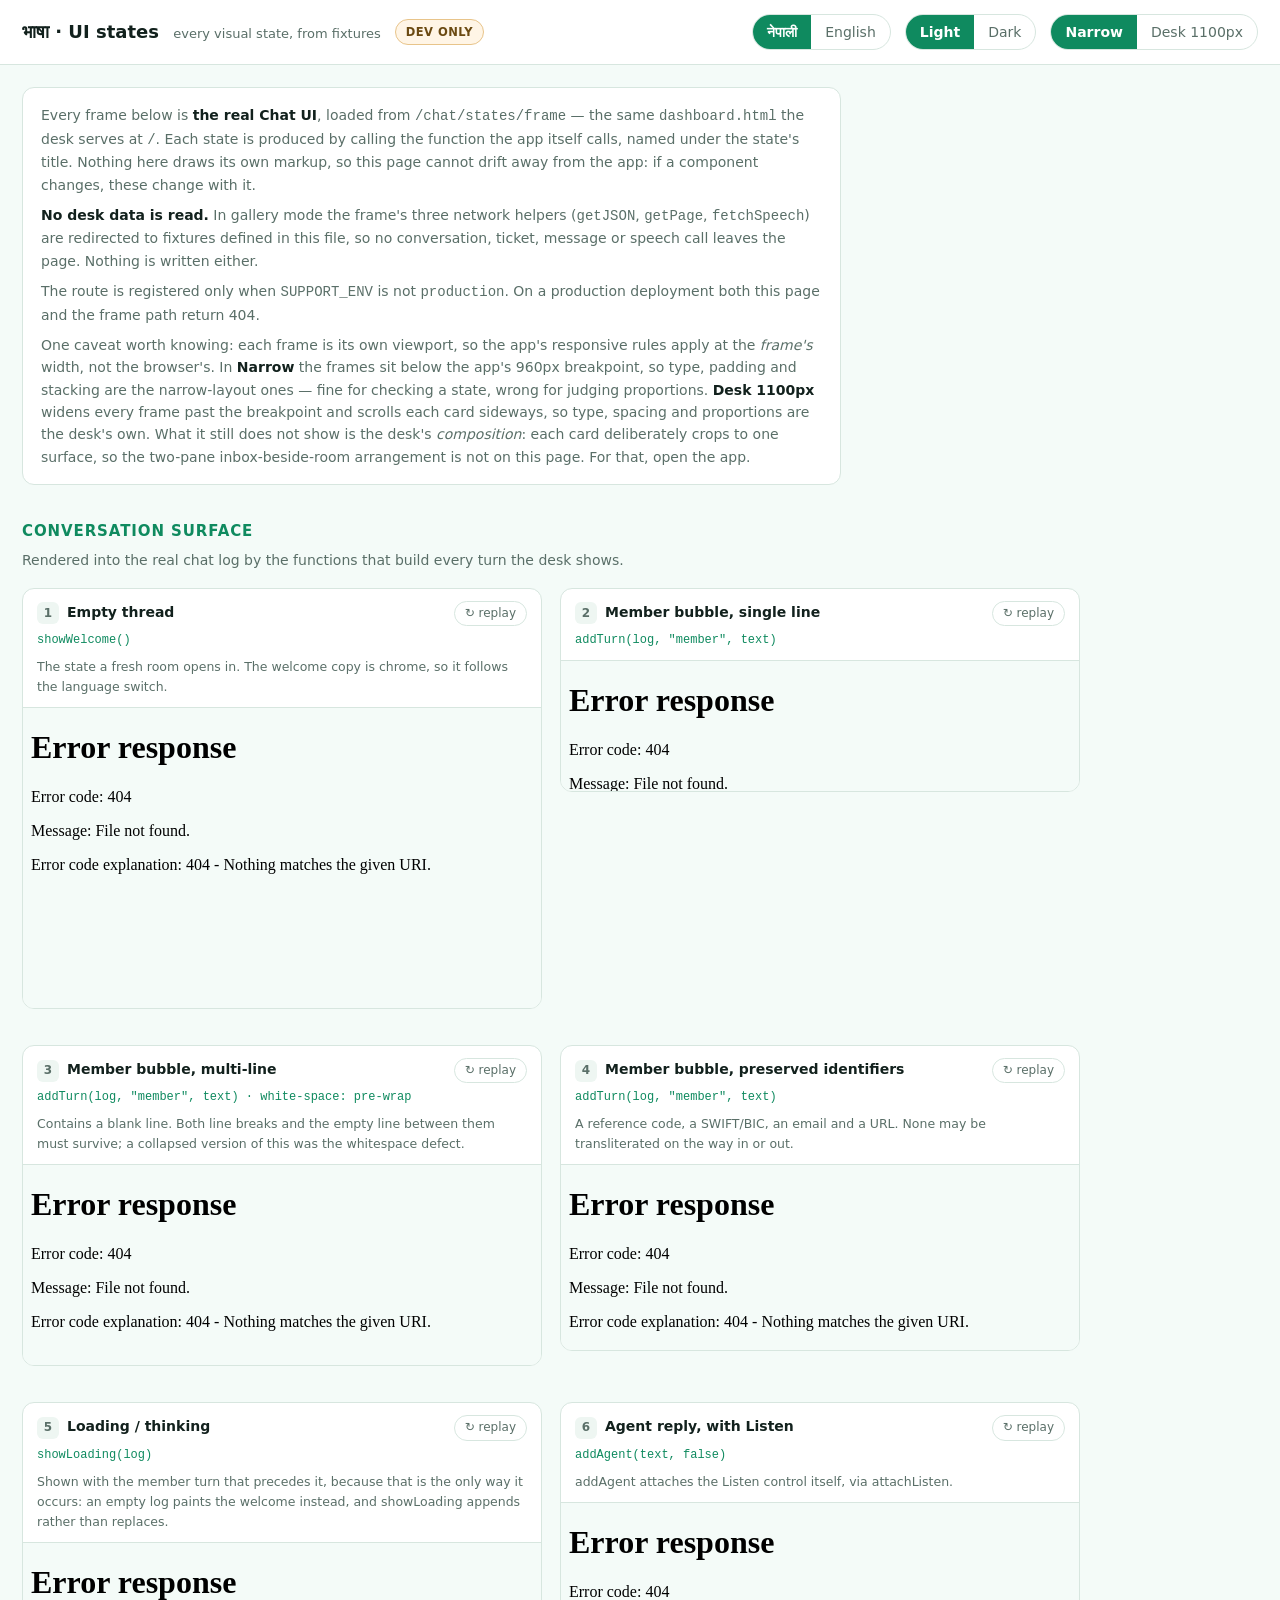
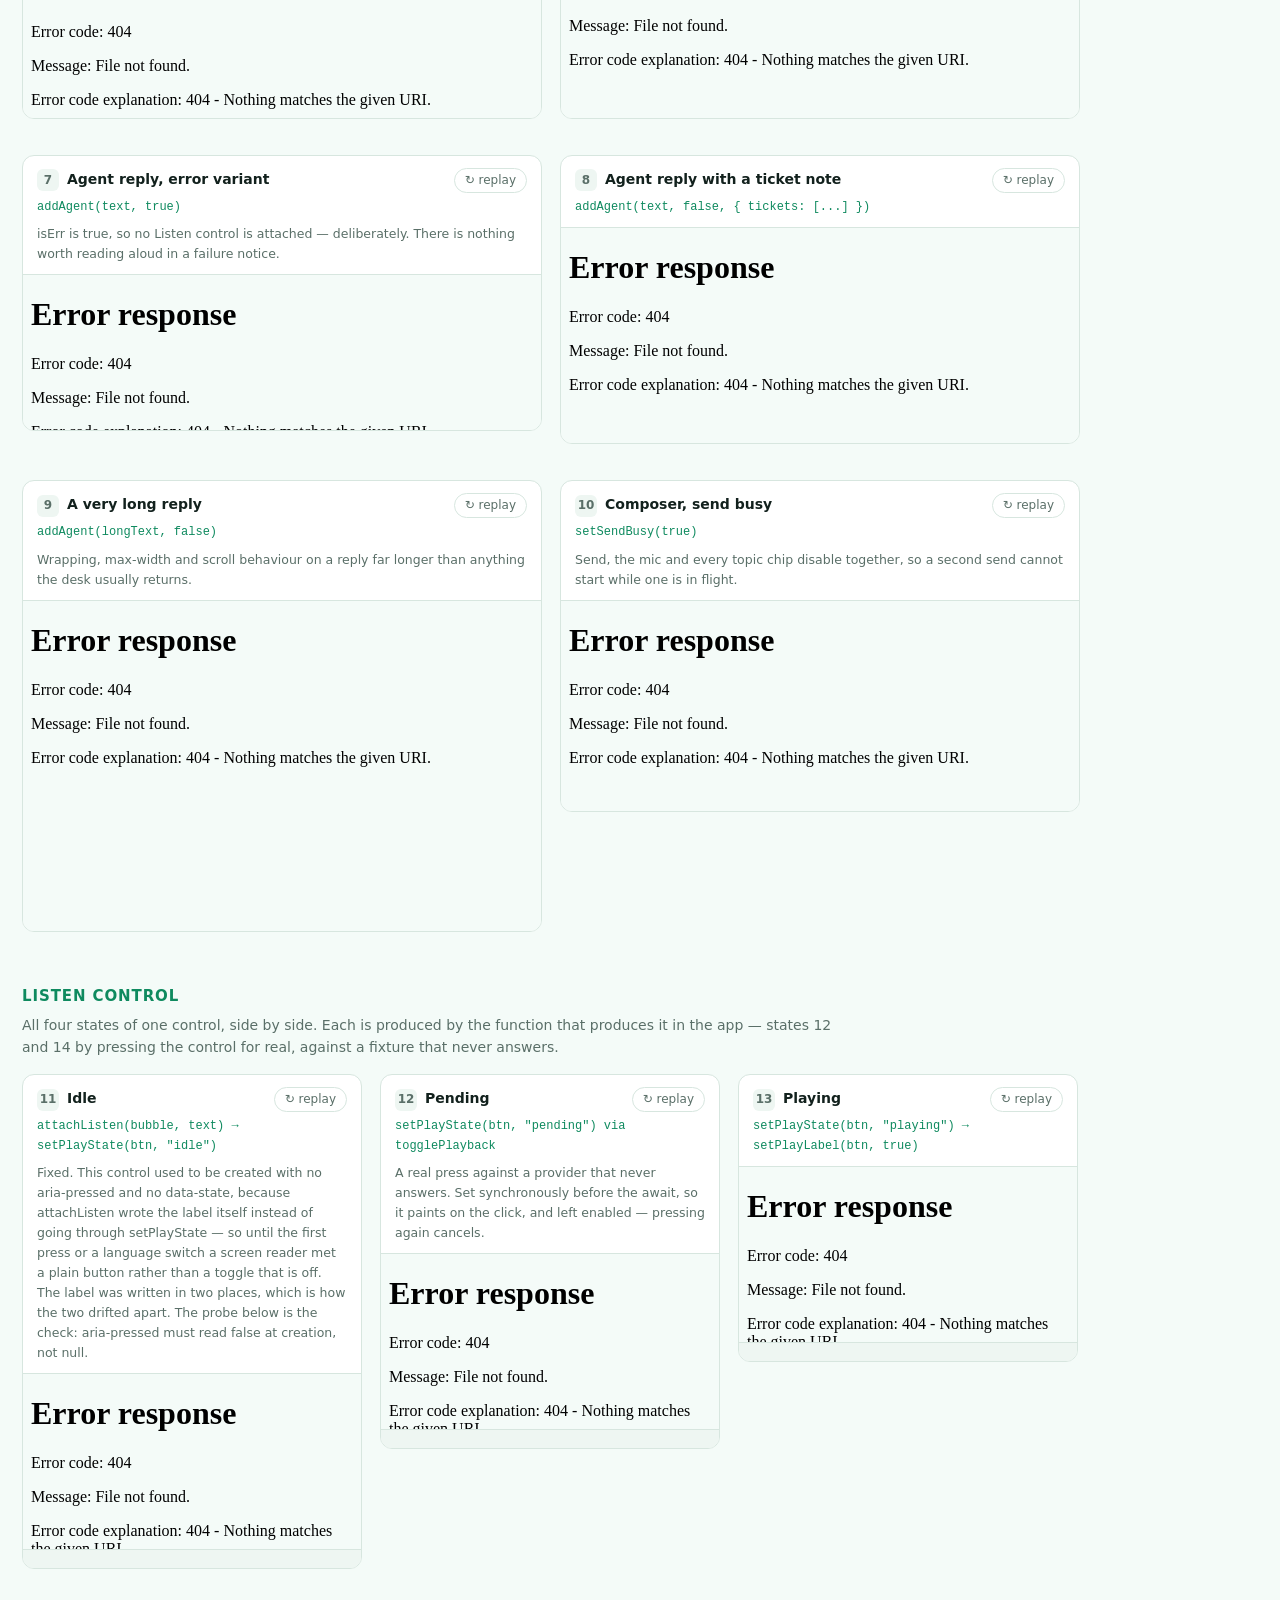
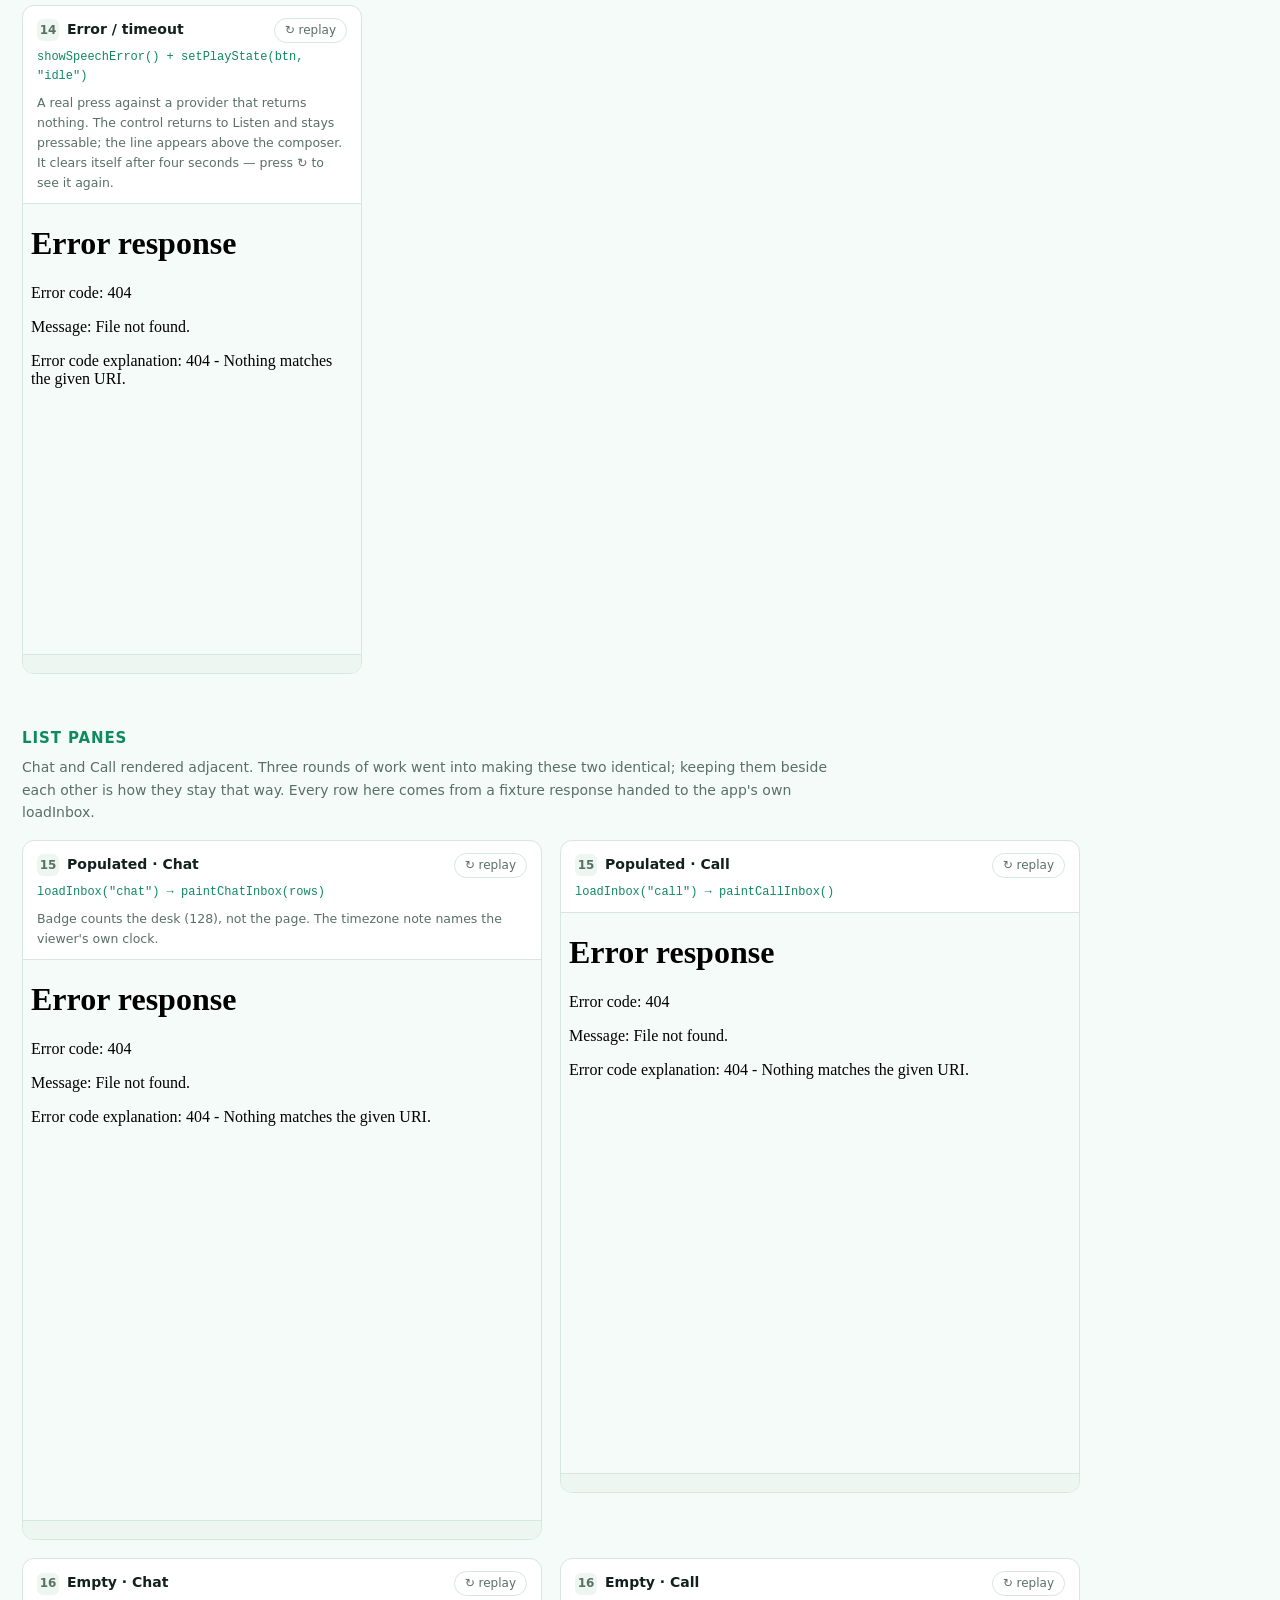
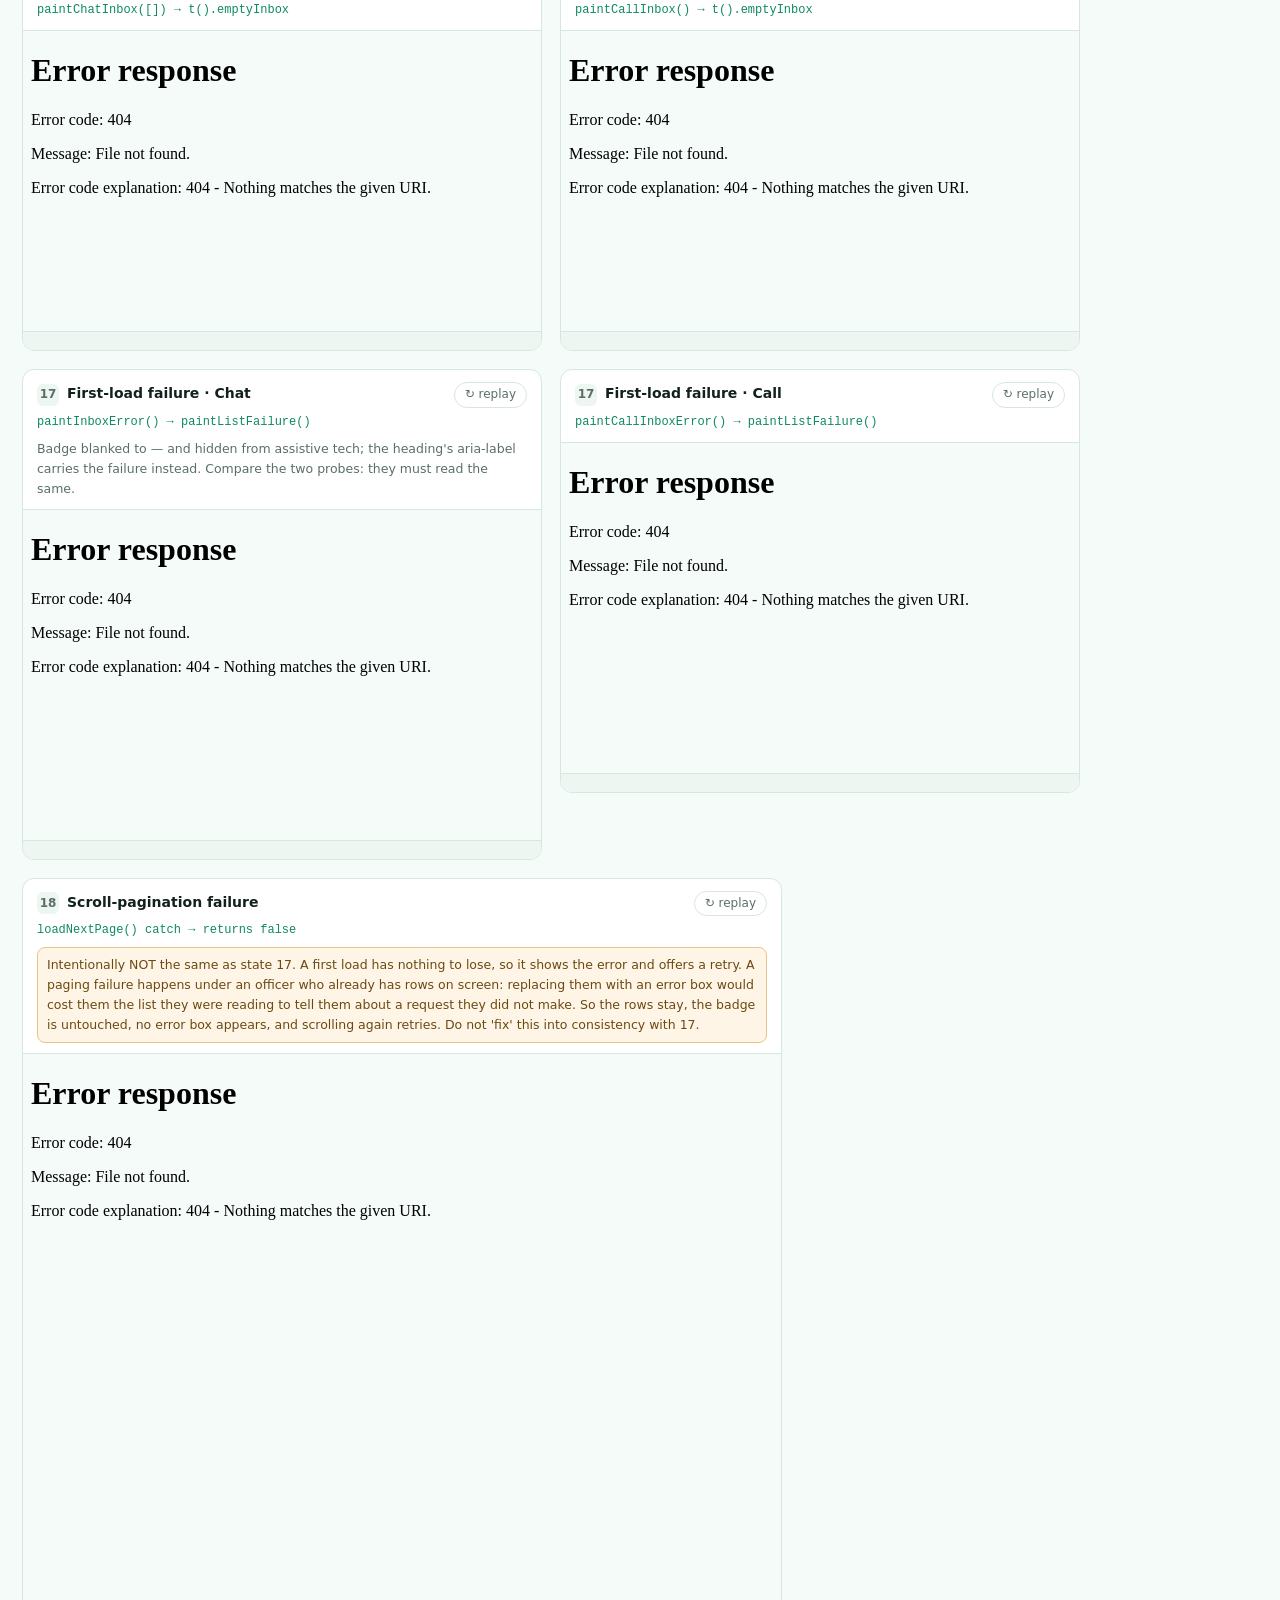
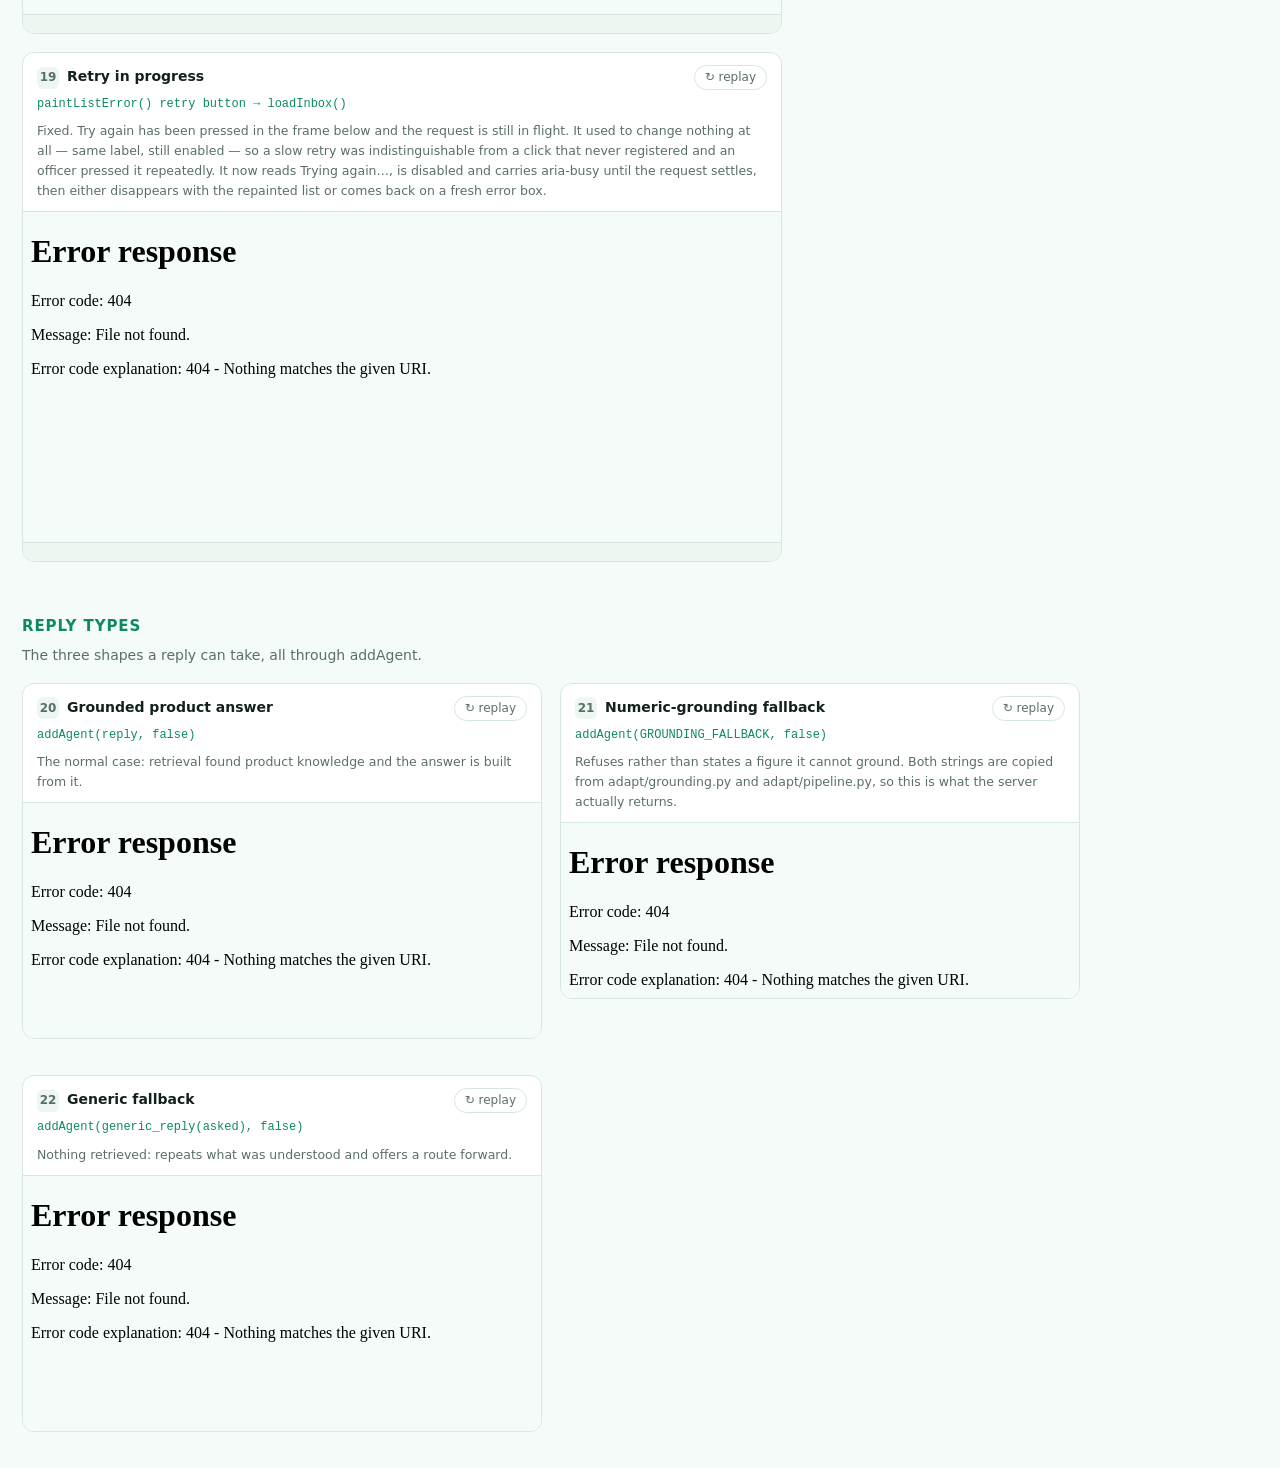
==== commit 09ac6f6c: "bhasa(dev): a desk to test against, and the defects the gallery surfaced A SCRATCH DESK. The standin" ====
--- a/support-service/src/himalaya_support/static/chat-states.html
+++ b/support-service/src/himalaya_support/static/chat-states.html
@@ -4,6 +4,10 @@
 <meta charset="utf-8" />
 <meta name="viewport" content="width=device-width, initial-scale=1" />
 <title>भाषा · UI states</title>
+<!-- Without this the browser asks for /favicon.ico, which 404s. The page
+     exists to make the console worth reading; it should not be the loudest
+     thing in it. -->
+<link rel="icon" href="data:," />
 <style>
   :root {
     --bg: #f4fbf8;
@@ -112,8 +116,14 @@
     background: var(--warn-bg); border: 1px solid var(--warn-line); color: var(--warn-ink);
     border-radius: 8px; padding: 7px 9px;
   }
-  .frame { background: var(--bg); }
+  .frame { background: var(--bg); overflow-x: auto; }
   iframe { width: 100%; border: 0; display: block; background: transparent; }
+  /* Every frame is its own viewport, so a narrow frame gets the app's narrow
+     layout. At 1100px the frames clear the 960px breakpoint and show the
+     desk layout an officer actually uses — the one a designer would need to
+     sign anything off against. */
+  body.desk-width iframe { width: 1100px; }
+  body.desk-width figure.state { max-width: 100%; }
   .probe {
     margin: 0; padding: 9px 14px; border-top: 1px solid var(--line);
     background: var(--panel-2); font-size: 12px;
@@ -138,6 +148,10 @@
   <div class="switch" id="theme-switch">
     <button type="button" data-dark="0" class="on">Light</button>
     <button type="button" data-dark="1">Dark</button>
+  </div>
+  <div class="switch" id="width-switch">
+    <button type="button" data-wide="0" class="on">Narrow</button>
+    <button type="button" data-wide="1">Desk 1100px</button>
   </div>
 </header>
 
@@ -163,9 +177,14 @@
     </p>
     <p>
       One caveat worth knowing: each frame is its own viewport, so the app's responsive
-      rules apply at the <em>frame's</em> width, not the browser's. These frames sit below
-      the 960px breakpoint, so type, padding and stacking are the narrow-layout ones. The
-      states themselves are identical; the desk's own proportions are not.
+      rules apply at the <em>frame's</em> width, not the browser's. In
+      <strong>Narrow</strong> the frames sit below the app's 960px breakpoint, so type,
+      padding and stacking are the narrow-layout ones — fine for checking a state, wrong
+      for judging proportions. <strong>Desk 1100px</strong> widens every frame past the
+      breakpoint and scrolls each card sideways, so type, spacing and proportions are the
+      desk's own. What it still does not show is the desk's <em>composition</em>: each card
+      deliberately crops to one surface, so the two-pane inbox-beside-room arrangement is
+      not on this page. For that, open the app.
     </p>
   </div>
   <div id="board"></div>
@@ -363,10 +382,9 @@
 
     { group: "Listen control", groupnote: "All four states of one control, side by side. Each is produced by the function that produces it in the app — states 12 and 14 by pressing the control for real, against a fixture that never answers." },
 
-    { n: 11, name: "Idle", fn: "attachListen(bubble, text)", part: "log", h: 175, small: true,
+    { n: 11, name: "Idle", fn: 'attachListen(bubble, text) → setPlayState(btn, "idle")', part: "log", h: 175, small: true,
       probe: playProbe,
-      note: "TODO: a freshly attached control has no aria-pressed and no data-state — both read null below. attachListen writes the label itself instead of going through setPlayLabel, so the pressed state is never set until the first press or a language switch, and a screen reader meets a plain button rather than a toggle that is off. The label is set in two places, which is how the two drifted apart; routing attachListen through setPlayLabel would fix both.",
-      todo: true,
+      note: "Fixed. This control used to be created with no aria-pressed and no data-state, because attachListen wrote the label itself instead of going through setPlayState — so until the first press or a language switch a screen reader met a plain button rather than a toggle that is off. The label was written in two places, which is how the two drifted apart. The probe below is the check: aria-pressed must read false at creation, not null.",
       run: function (api, doc, L) {
         var b = bubble(api, "agent", FIX.speakable[L], false);
         api.attachListen(b, FIX.speakable[L]);
@@ -450,8 +468,7 @@
           ["button label now", extra && extra.label ? extra.label : "—"]
         ]);
       },
-      todo: true,
-      note: "TODO: there is no retry-in-progress state. Try again has been pressed in the frame below and the request is still in flight, yet nothing on screen has changed — same label, still enabled, no spinner. A slow retry is indistinguishable from a click that did not register, so an officer presses it repeatedly. Decide whether the button should show a busy state.",
+      note: "Fixed. Try again has been pressed in the frame below and the request is still in flight. It used to change nothing at all — same label, still enabled — so a slow retry was indistinguishable from a click that never registered and an officer pressed it repeatedly. It now reads Trying again…, is disabled and carries aria-busy until the request settles, then either disappears with the repainted list or comes back on a fresh error box.",
       run: function (api, doc) {
         var count = { calls: 0, pressed: false, label: "" };
         api.network(function () {
@@ -626,6 +643,16 @@
     applyAll();
   });
 
+  document.getElementById("width-switch").addEventListener("click", function (event) {
+    var btn = event.target.closest("button");
+    if (!btn) return;
+    document.body.classList.toggle("desk-width", btn.dataset.wide === "1");
+    this.querySelectorAll("button").forEach(function (b) { b.classList.toggle("on", b === btn); });
+    // The frames relayout themselves; re-running the recipes keeps any list
+    // that measured its own height honest at the new width.
+    applyAll();
+  });
+
   document.getElementById("theme-switch").addEventListener("click", function (event) {
     var btn = event.target.closest("button");
     if (!btn) return;
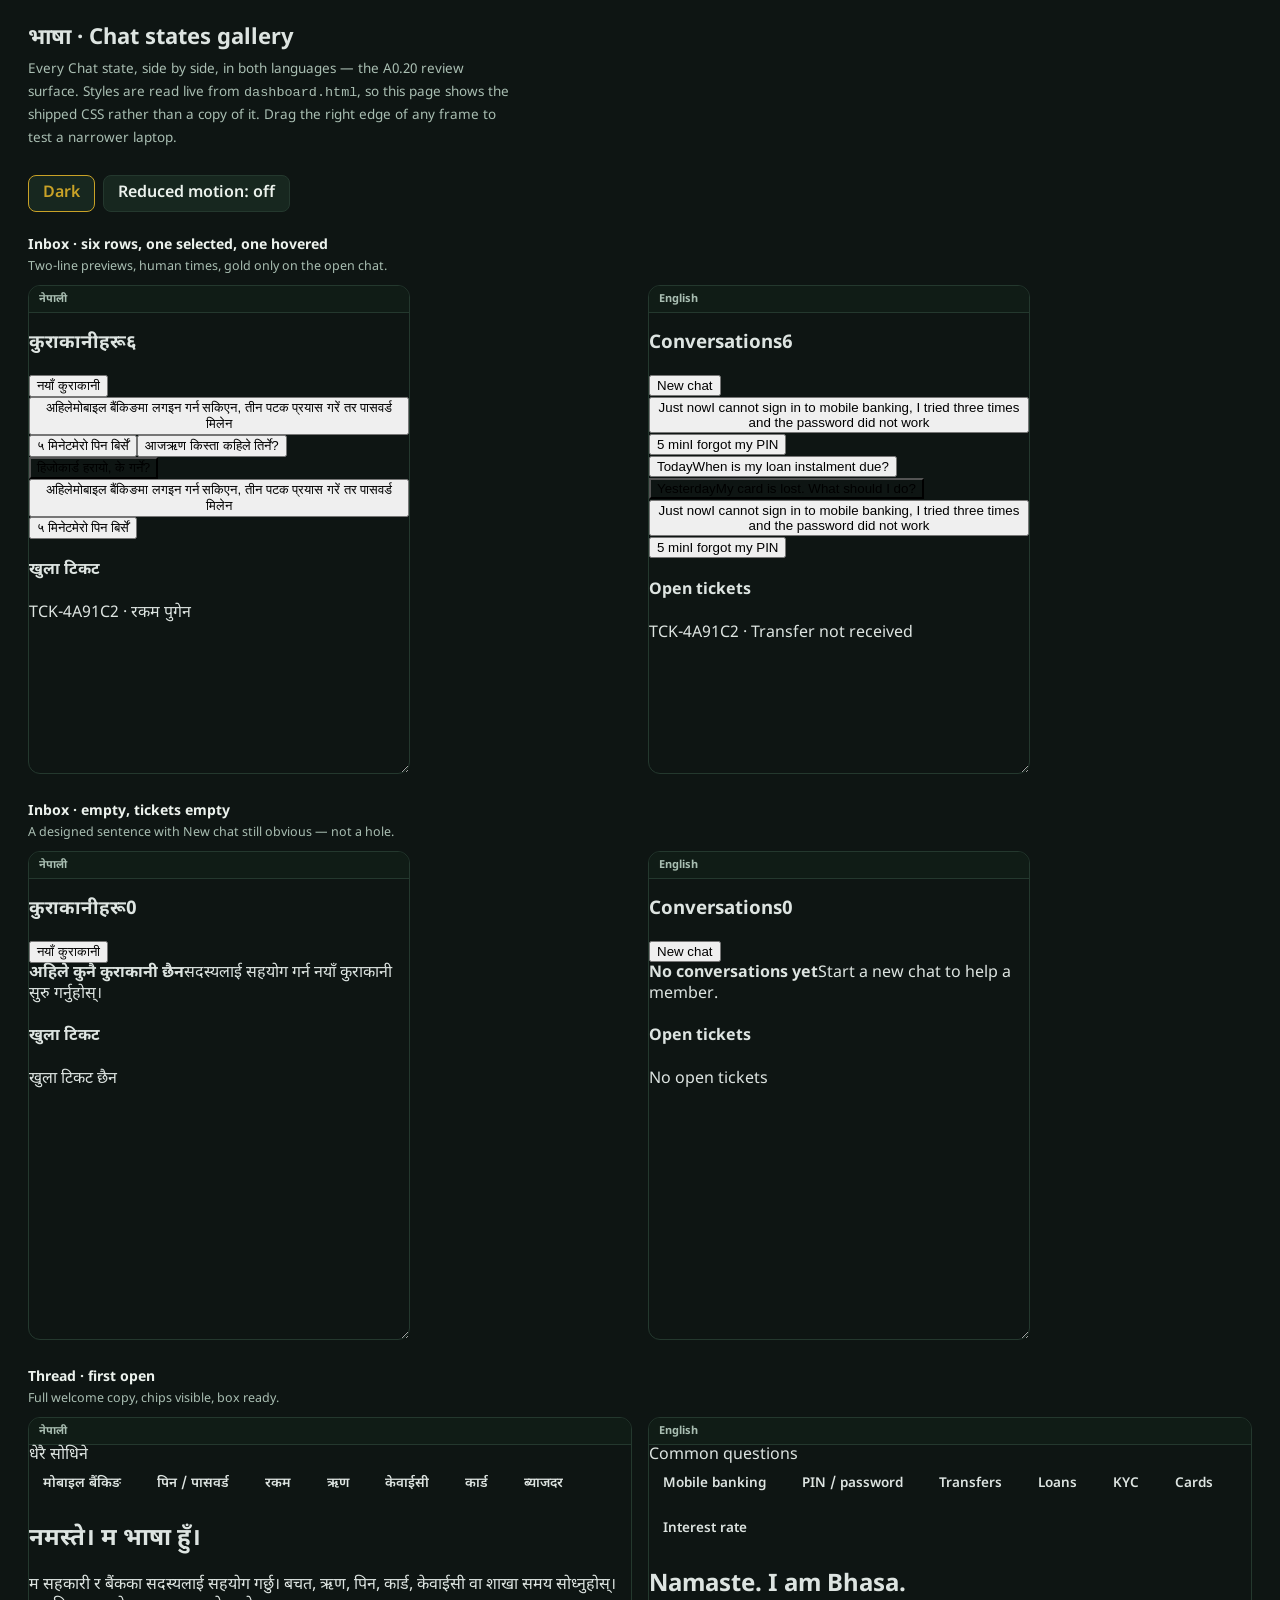
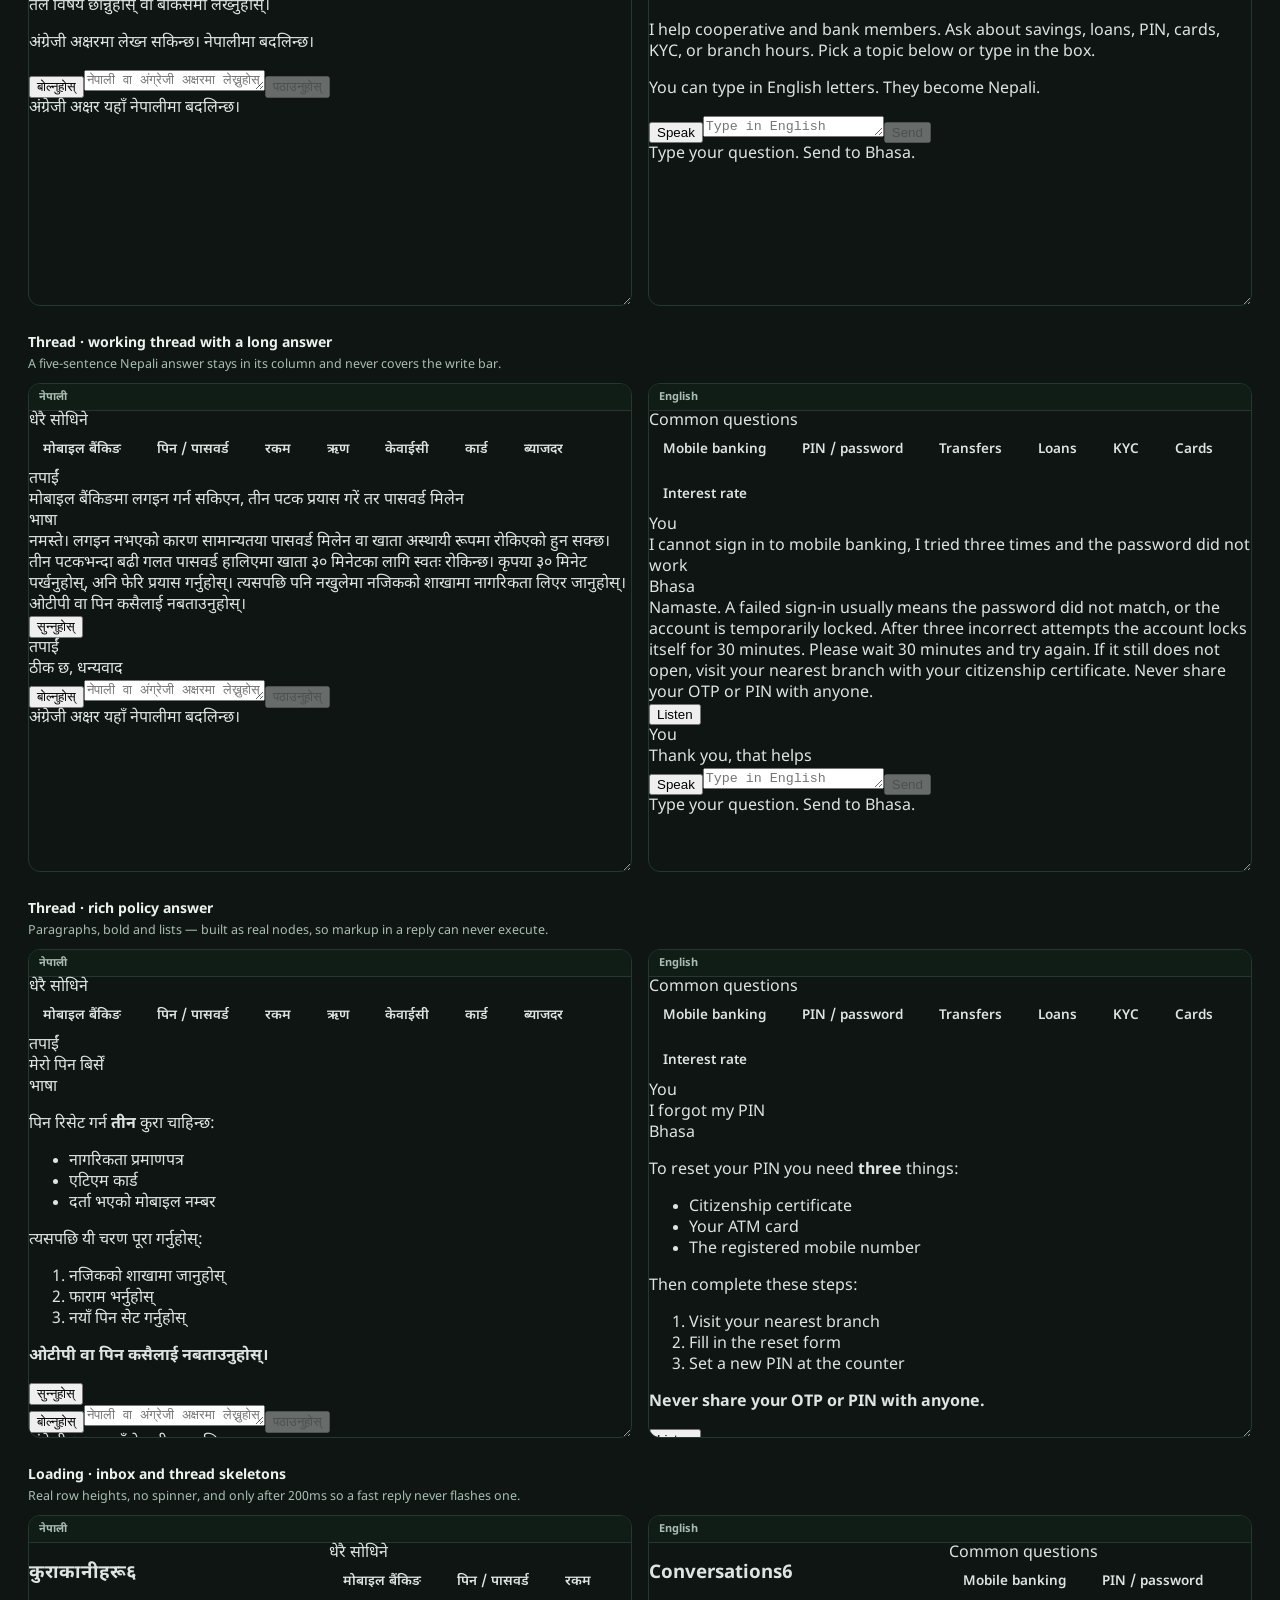
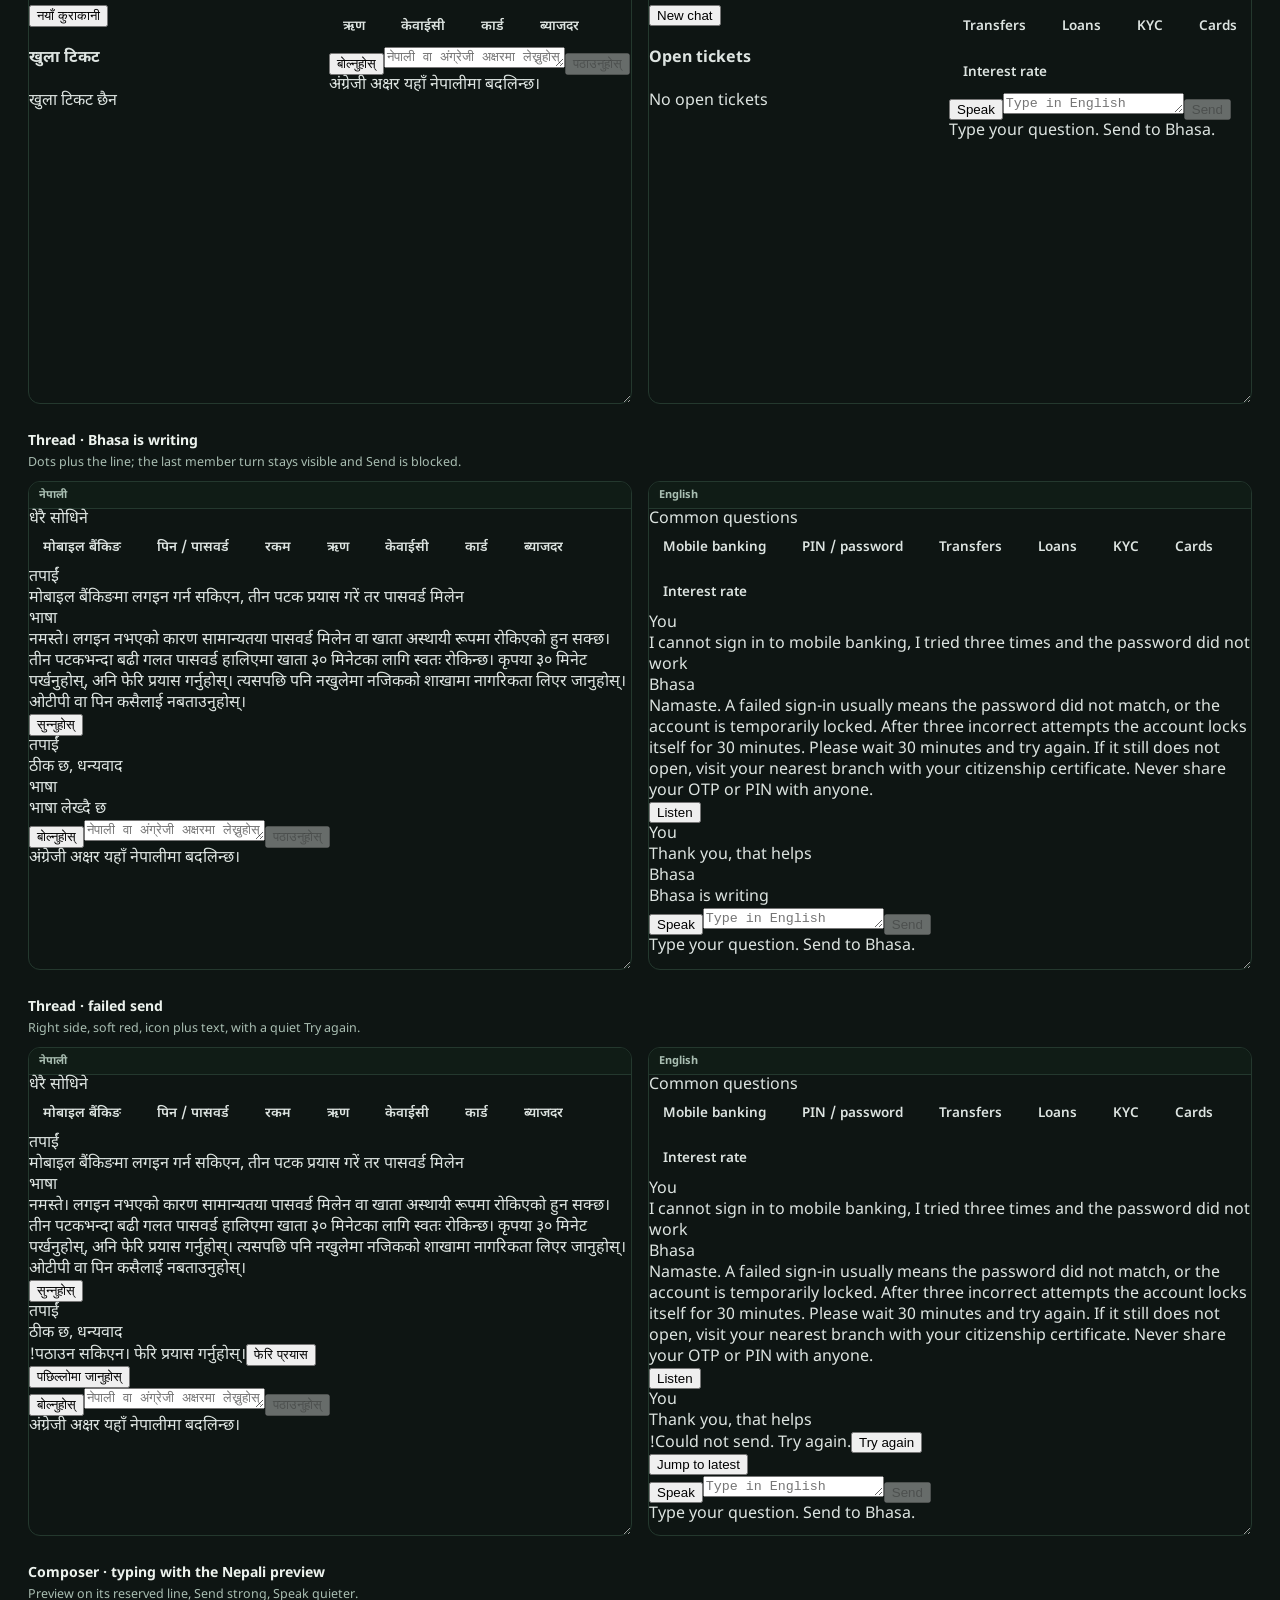
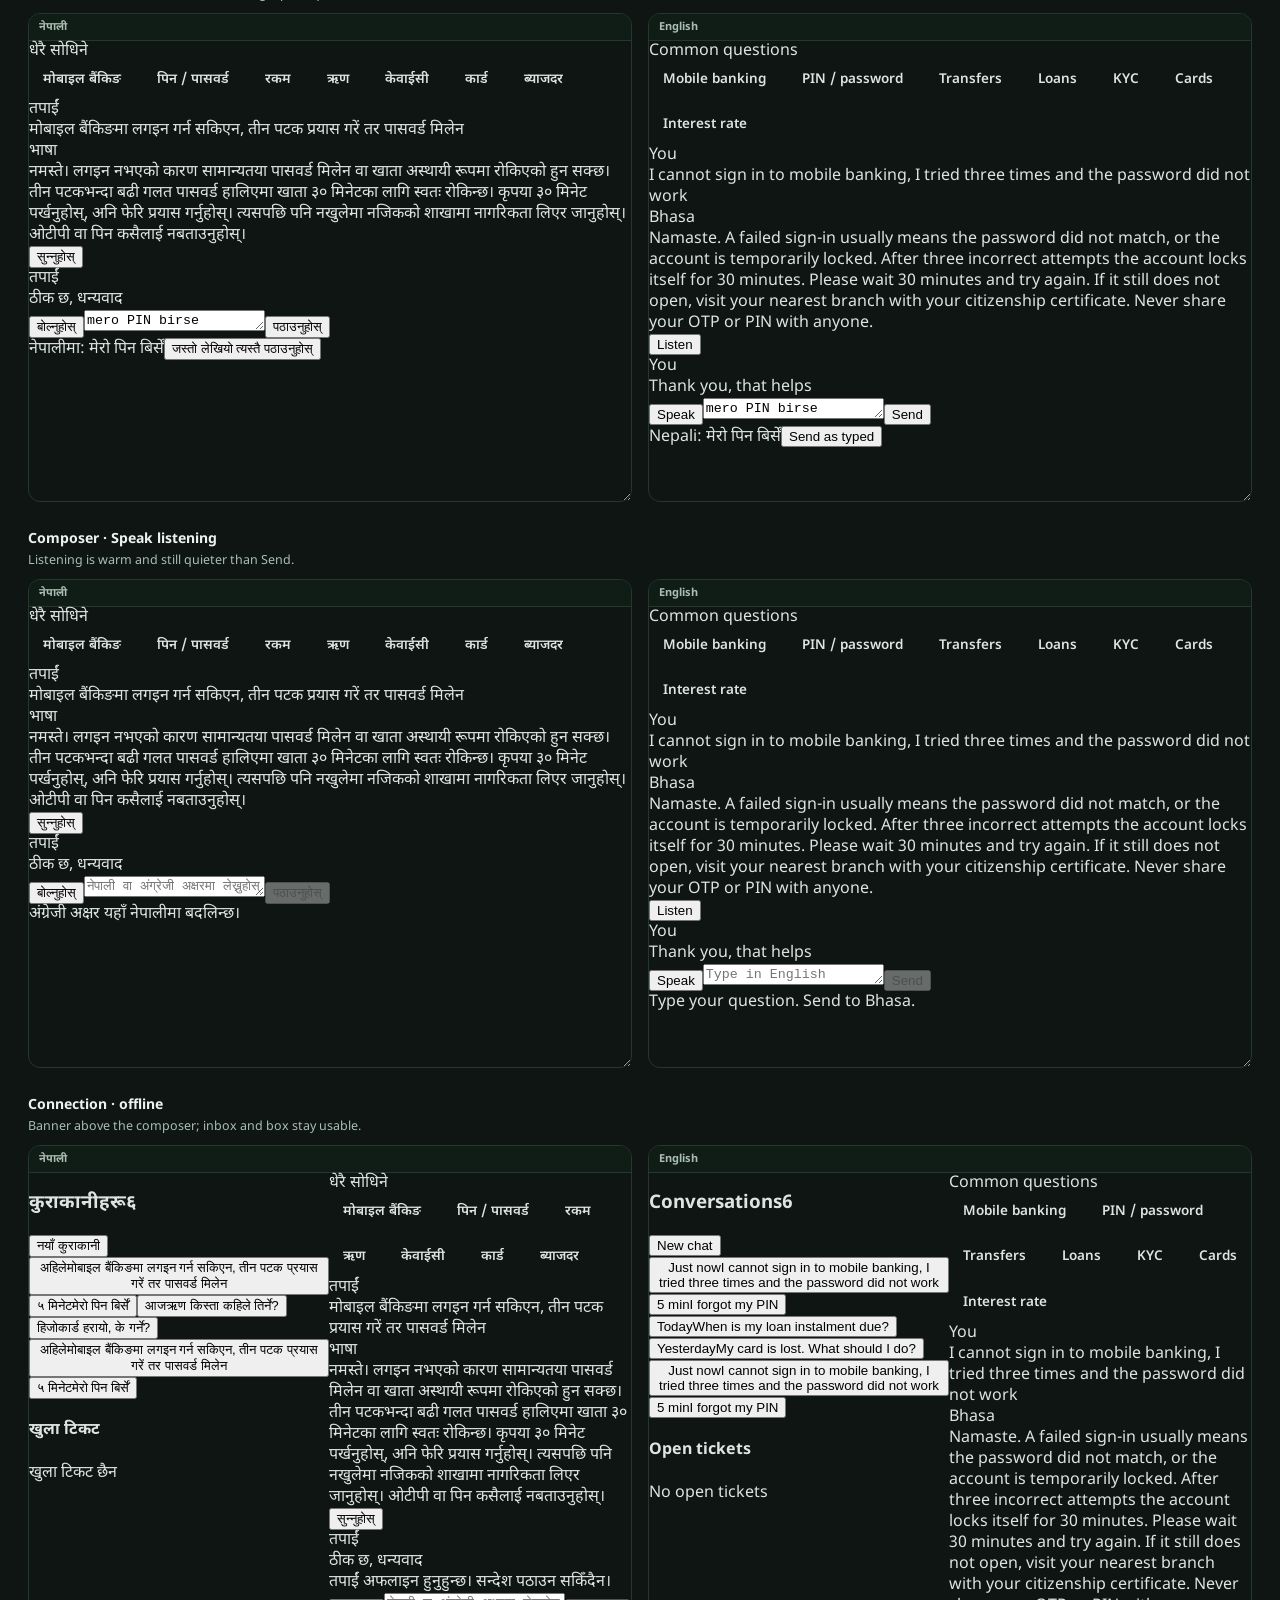
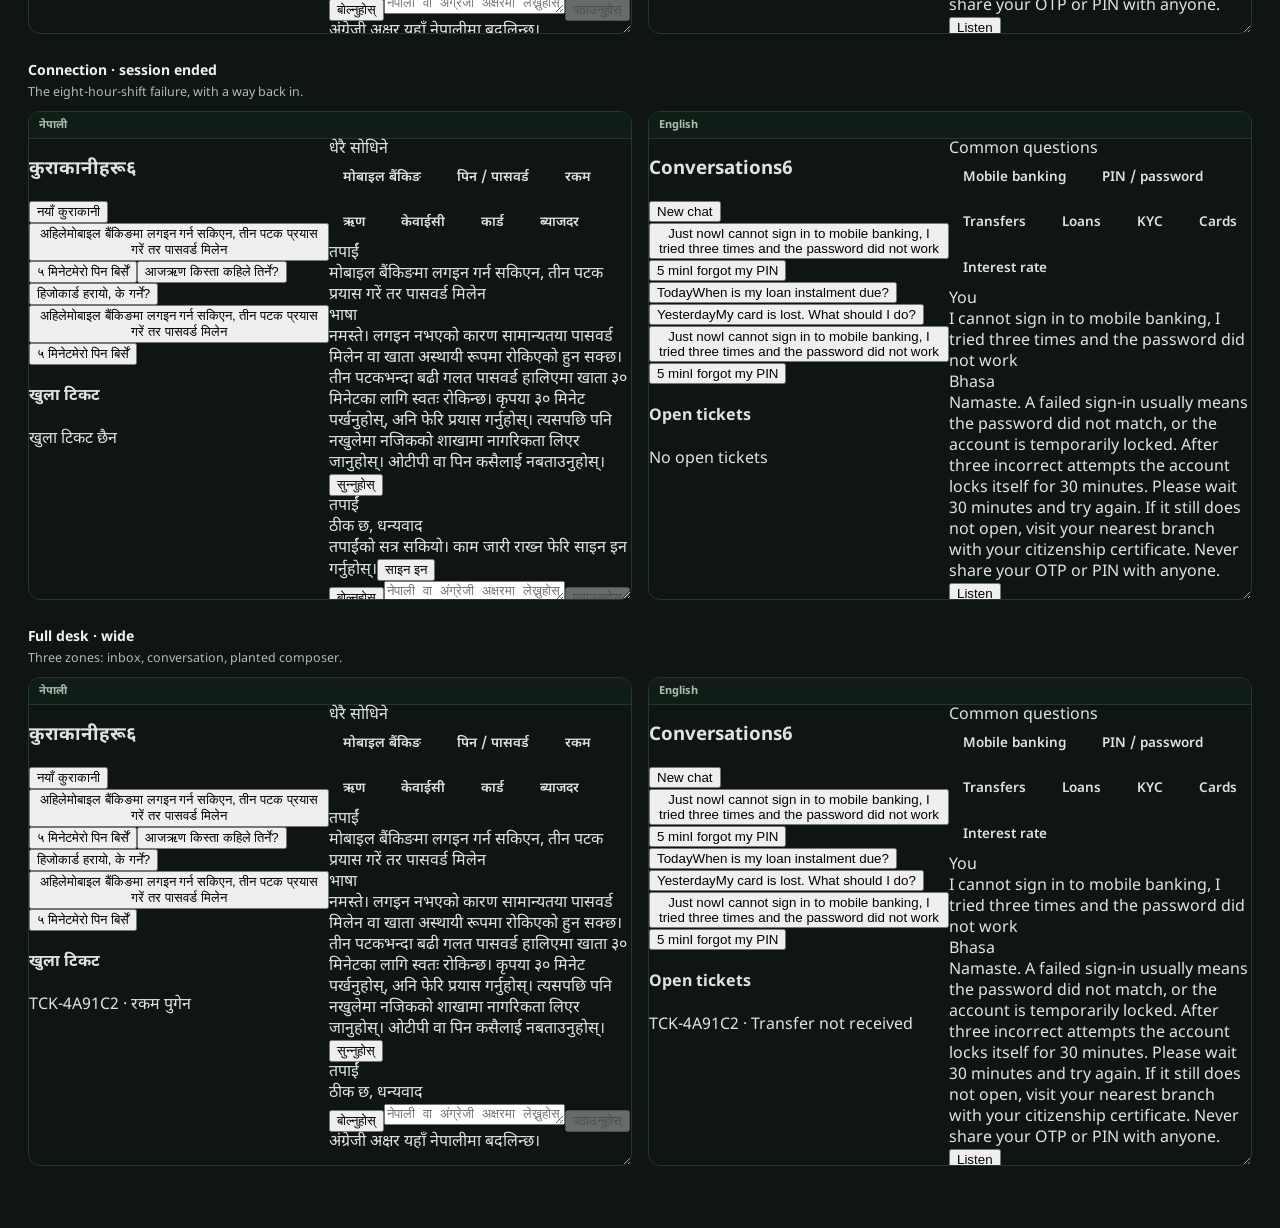
==== commit 72127366: "Merge pull request #7 from Cloudfrm/R1 R1" ====
--- a/support-service/src/himalaya_support/static/chat-states.html
+++ b/support-service/src/himalaya_support/static/chat-states.html
@@ -1,669 +1,408 @@
-<!doctype html>
+<!DOCTYPE html>
 <html lang="en">
 <head>
-<meta charset="utf-8" />
-<meta name="viewport" content="width=device-width, initial-scale=1" />
-<title>भाषा · UI states</title>
-<!-- Without this the browser asks for /favicon.ico, which 404s. The page
-     exists to make the console worth reading; it should not be the loudest
-     thing in it. -->
-<link rel="icon" href="data:," />
-<style>
-  :root {
-    --bg: #f4fbf8;
-    --panel: #ffffff;
-    --panel-2: #eef6f2;
-    --ink: #12211d;
-    --muted: #5a6f68;
-    --line: #d7e6df;
-    --primary: #0f8a5f;
-    --warn-bg: #fff5e6;
-    --warn-line: #e8c48a;
-    --warn-ink: #6b4a12;
-    --todo-bg: #fdecec;
-    --todo-line: #e5a7a7;
-    --todo-ink: #7a2020;
-  }
-  html.dark {
-    --bg: #0b1210;
-    --panel: #121b18;
-    --panel-2: #17221e;
-    --ink: #e8f2ee;
-    --muted: #9db3ab;
-    --line: #24352f;
-    --primary: #3fcf95;
-    --warn-bg: #24200f;
-    --warn-line: #5c4a1c;
-    --warn-ink: #e8d5a6;
-    --todo-bg: #2a1414;
-    --todo-line: #5e2626;
-    --todo-ink: #f0bcbc;
-  }
-  * { box-sizing: border-box; }
-  html, body { margin: 0; background: var(--bg); color: var(--ink); }
-  body {
-    font-family: "Noto Sans Devanagari", "Segoe UI", Roboto, system-ui, sans-serif;
-    font-size: 14px;
-    line-height: 1.6;
-  }
-  code, .mono { font-family: "Cascadia Mono", Consolas, "SF Mono", ui-monospace, monospace; }
-
-  .top {
-    position: sticky; top: 0; z-index: 5;
-    background: var(--panel);
-    border-bottom: 1px solid var(--line);
-    padding: 14px 22px;
-    display: flex; flex-wrap: wrap; align-items: center; gap: 14px;
-  }
-  .top h1 { margin: 0; font-size: 18px; font-weight: 700; }
-  .top h1 small { font-weight: 500; color: var(--muted); font-size: 13px; margin-left: 8px; }
-  .grow { flex: 1; }
-  .switch { display: inline-flex; border: 1px solid var(--line); border-radius: 999px; overflow: hidden; }
-  .switch button {
-    font: inherit; border: 0; padding: 6px 14px; cursor: pointer;
-    background: transparent; color: var(--muted);
-  }
-  .switch button.on { background: var(--primary); color: #fff; font-weight: 700; }
-  .tag {
-    font-size: 11.5px; font-weight: 700; letter-spacing: .04em; text-transform: uppercase;
-    border: 1px solid var(--warn-line); background: var(--warn-bg); color: var(--warn-ink);
-    border-radius: 999px; padding: 3px 10px;
-  }
-
-  main { padding: 22px; max-width: 1500px; margin: 0 auto; }
-  .lede {
-    background: var(--panel); border: 1px solid var(--line); border-radius: 12px;
-    padding: 16px 18px; margin: 0 0 26px; color: var(--muted); max-width: 92ch;
-  }
-  .lede strong { color: var(--ink); }
-  .lede p { margin: 0 0 8px; }
-  .lede p:last-child { margin: 0; }
-
-  h2.group {
-    margin: 34px 0 6px; font-size: 15px; letter-spacing: .06em;
-    text-transform: uppercase; color: var(--primary);
-  }
-  h2.group + p.groupnote { margin: 0 0 16px; color: var(--muted); max-width: 92ch; }
-
-  .row { display: flex; flex-wrap: wrap; gap: 18px; align-items: flex-start; }
-  figure.state {
-    margin: 0 0 18px; background: var(--panel);
-    border: 1px solid var(--line); border-radius: 12px; overflow: hidden;
-    width: 100%; max-width: 520px;
-  }
-  figure.state.wide { max-width: 760px; }
-  figcaption { padding: 12px 14px 10px; border-bottom: 1px solid var(--line); }
-  .cap-head { display: flex; align-items: baseline; gap: 8px; }
-  .num {
-    flex: none; min-width: 22px; height: 22px; border-radius: 6px;
-    background: var(--panel-2); color: var(--muted);
-    font-size: 12px; font-weight: 700; display: inline-grid; place-items: center;
-  }
-  .name { font-weight: 700; }
-  .replay {
-    margin-left: auto; font: inherit; font-size: 12px; cursor: pointer;
-    background: transparent; border: 1px solid var(--line); color: var(--muted);
-    border-radius: 999px; padding: 2px 10px;
-  }
-  .replay:hover { color: var(--ink); border-color: var(--primary); }
-  .fn { display: block; margin-top: 5px; font-size: 12px; color: var(--primary); word-break: break-word; }
-  .note { margin: 7px 0 0; font-size: 12.5px; color: var(--muted); }
-  .note.todo {
-    background: var(--todo-bg); border: 1px solid var(--todo-line); color: var(--todo-ink);
-    border-radius: 8px; padding: 7px 9px;
-  }
-  .note.why {
-    background: var(--warn-bg); border: 1px solid var(--warn-line); color: var(--warn-ink);
-    border-radius: 8px; padding: 7px 9px;
-  }
-  .frame { background: var(--bg); overflow-x: auto; }
-  iframe { width: 100%; border: 0; display: block; background: transparent; }
-  /* Every frame is its own viewport, so a narrow frame gets the app's narrow
-     layout. At 1100px the frames clear the 960px breakpoint and show the
-     desk layout an officer actually uses — the one a designer would need to
-     sign anything off against. */
-  body.desk-width iframe { width: 1100px; }
-  body.desk-width figure.state { max-width: 100%; }
-  .probe {
-    margin: 0; padding: 9px 14px; border-top: 1px solid var(--line);
-    background: var(--panel-2); font-size: 12px;
-    display: grid; grid-template-columns: max-content 1fr; gap: 2px 12px;
-  }
-  .probe dt { color: var(--muted); }
-  .probe dd { margin: 0; word-break: break-word; }
-  .probe dd.bad { color: #c0392b; font-weight: 700; }
-  html.dark .probe dd.bad { color: #ff8b7a; }
-</style>
+  <meta charset="utf-8" />
+  <meta name="viewport" content="width=device-width, initial-scale=1" />
+  <title>भाषा · Chat states gallery</title>
+  <link rel="icon" href="/static/cloudfrm-logo.png" type="image/png" />
+  <link rel="preconnect" href="https://fonts.googleapis.com" />
+  <link rel="preconnect" href="https://fonts.gstatic.com" crossorigin />
+  <link href="https://fonts.googleapis.com/css2?family=Noto+Sans+Devanagari:wght@400;500;600;700&display=swap" rel="stylesheet" />
+  <style>
+    /* Gallery chrome only. Every Chat style below the panel headings is
+       pulled from dashboard.html at runtime, so this page can never
+       drift from what actually ships. */
+    body {
+      margin: 0;
+      font-family: "Noto Sans Devanagari", "Segoe UI", Roboto, system-ui, sans-serif;
+      background: #0e1513;
+      color: #dde4e1;
+    }
+    .gal-head { padding: 24px 28px 8px; }
+    .gal-head h1 { margin: 0 0 6px; font-size: 22px; }
+    .gal-head p { margin: 0; color: #a9beb2; font-size: 13.5px; line-height: 1.7; max-width: 70ch; }
+    .gal-controls { display: flex; gap: 8px; flex-wrap: wrap; padding: 16px 28px; }
+    .gal-controls button {
+      border: 1px solid #24382e; background: #17271f; color: #ecf2ed;
+      border-radius: 8px; padding: 7px 14px; font: inherit; font-weight: 600; cursor: pointer;
+    }
+    .gal-controls button.on { border-color: #c9a227; color: #c9a227; }
+    .gal-grid { display: flex; flex-direction: column; gap: 28px; padding: 8px 28px 60px; }
+    .gal-case > h2 { margin: 0 0 4px; font-size: 14px; font-weight: 700; color: #ecf2ed; }
+    .gal-case > p { margin: 0 0 10px; font-size: 12.5px; color: #a9beb2; }
+    .gal-pair { display: grid; grid-template-columns: repeat(2, minmax(0, 1fr)); gap: 16px; }
+    .gal-frame {
+      border: 1px solid #24382e; border-radius: 12px; overflow: hidden;
+      resize: horizontal; min-width: 320px;
+    }
+    .gal-frame > .gal-label {
+      font-size: 11px; font-weight: 700; padding: 6px 10px;
+      background: #101c16; color: #a9beb2; border-bottom: 1px solid #24382e;
+    }
+    .gal-stage { height: 460px; display: grid; }
+    .gal-stage.inbox-only { grid-template-columns: minmax(0, 1fr); }
+    .gal-frame.narrow { max-width: 380px; }
+    .gal-stage.room-only { grid-template-columns: minmax(0, 1fr); }
+    .gal-stage.full { grid-template-columns: 300px minmax(0, 1fr); }
+    @media (max-width: 1100px) { .gal-pair { grid-template-columns: minmax(0, 1fr); } }
+  </style>
 </head>
 <body>
-
-<header class="top">
-  <h1>भाषा · UI states <small>every visual state, from fixtures</small></h1>
-  <span class="tag">dev only</span>
-  <span class="grow"></span>
-  <div class="switch" id="lang-switch">
-    <button type="button" data-lang="ne" class="on">नेपाली</button>
-    <button type="button" data-lang="en">English</button>
-  </div>
-  <div class="switch" id="theme-switch">
-    <button type="button" data-dark="0" class="on">Light</button>
-    <button type="button" data-dark="1">Dark</button>
-  </div>
-  <div class="switch" id="width-switch">
-    <button type="button" data-wide="0" class="on">Narrow</button>
-    <button type="button" data-wide="1">Desk 1100px</button>
-  </div>
-</header>
-
-<main>
-  <div class="lede">
+  <div class="gal-head">
+    <h1>भाषा · Chat states gallery</h1>
     <p>
-      Every frame below is <strong>the real Chat UI</strong>, loaded from
-      <code>/chat/states/frame</code> — the same <code>dashboard.html</code> the desk
-      serves at <code>/</code>. Each state is produced by calling the function the app
-      itself calls, named under the state's title. Nothing here draws its own markup, so
-      this page cannot drift away from the app: if a component changes, these change with it.
-    </p>
-    <p>
-      <strong>No desk data is read.</strong> In gallery mode the frame's three network
-      helpers (<code>getJSON</code>, <code>getPage</code>, <code>fetchSpeech</code>) are
-      redirected to fixtures defined in this file, so no conversation, ticket, message or
-      speech call leaves the page. Nothing is written either.
-    </p>
-    <p>
-      The route is registered only when <code>SUPPORT_ENV</code> is not
-      <code>production</code>. On a production deployment both this page and the frame
-      path return 404.
-    </p>
-    <p>
-      One caveat worth knowing: each frame is its own viewport, so the app's responsive
-      rules apply at the <em>frame's</em> width, not the browser's. In
-      <strong>Narrow</strong> the frames sit below the app's 960px breakpoint, so type,
-      padding and stacking are the narrow-layout ones — fine for checking a state, wrong
-      for judging proportions. <strong>Desk 1100px</strong> widens every frame past the
-      breakpoint and scrolls each card sideways, so type, spacing and proportions are the
-      desk's own. What it still does not show is the desk's <em>composition</em>: each card
-      deliberately crops to one surface, so the two-pane inbox-beside-room arrangement is
-      not on this page. For that, open the app.
+      Every Chat state, side by side, in both languages — the A0.20 review surface.
+      Styles are read live from <code>dashboard.html</code>, so this page shows the shipped CSS rather than a copy of it.
+      Drag the right edge of any frame to test a narrower laptop.
     </p>
   </div>
-  <div id="board"></div>
-</main>
-
-<script>
-(function () {
-  "use strict";
-
-  /* ==================================================================
-     Fixtures. Invented content only — no member ever typed any of this.
-     ================================================================== */
-  var FIX = {
-    memberOne: {
-      ne: "मेरो कार्ड हरायो, अब के गर्ने?",
-      en: "I lost my card. What should I do now?"
-    },
-    memberMulti: {
-      ne: "नमस्ते।\n\nमैले हिजो रकम पठाएको थिएँ।\nतर अझै पुगेको छैन।",
-      en: "Hello.\n\nI sent money yesterday.\nIt still has not arrived."
-    },
-    memberIds: {
-      ne: "कारोबार TXN-1001 मिलेन।\nस्विफ्ट NARBNPKA, इमेल ram.thapa@example.com\nसहायता पृष्ठ https://bank.com.np/help",
-      en: "Transaction TXN-1001 did not settle.\nSWIFT NARBNPKA, email ram.thapa@example.com\nHelp page https://bank.com.np/help"
-    },
-    grounded: {
-      ne: "कार्ड हराएमा पहिले कार्ड ब्लक गर्नुहोस्। मोबाइल बैंकिङ खोलेर कार्ड सेवा छान्नुहोस्, वा नजिकको शाखामा परिचयपत्र लिएर जानुहोस्। पिन वा ओटीपी यहाँ नलेख्नुहोस्।",
-      en: "If your card is lost, block it first. Open mobile banking and choose Card services, or visit your nearest branch with original ID. Do not type your PIN or OTP here."
-    },
-    failure: {
-      ne: "सेवा अहिले उपलब्ध छैन। केही बेरपछि फेरि प्रयास गर्नुहोस्।",
-      en: "The service is unavailable right now. Please try again shortly."
-    },
-    ticketReply: {
-      ne: "तपाईंको अनुरोध दर्ता गरियो। हाम्रो टोलीले सम्पर्क गर्नेछ।",
-      en: "Your request has been recorded. Our team will get in touch."
-    },
-    ticketIds: ["TCK-4B21C9E0"],
-    longReply: {
-      ne: "किस्ता तिर्ने दिन नाघेमा पहिले बाँकी रकम र जरिवाना मोबाइल बैंकिङको ऋण खण्डमा हेर्नुहोस्, त्यहाँ अर्को भुक्तानी मिति र तिर्नुपर्ने कुल रकम देखिन्छ। रकम खातामा राखेपछि स्वतः कट्टी हुन्छ; नभएमा शाखामा परिचयपत्र लिएर जानुहोस् वा टिकट खोल्न भन्नुहोस्। कट्टी भइसकेको छ तर देखिएको छैन भने कारोबार नम्बर राख्नुहोस्, हामी जाँच्नेछौं। कुनै अवस्थामा पनि पिन, पासवर्ड वा ओटीपी यहाँ नलेख्नुहोस् — बैंकले ती कहिल्यै सोध्दैन।",
-      en: "If an instalment date has passed, first check the outstanding amount and penalty in the Loans section of mobile banking, where the next due date and the total payable are both shown. Once the money is in the account it is debited automatically; if it is not, visit a branch with original ID or ask to open a ticket. If it has already been debited but is not showing, keep the transaction reference and we will check it. In no case type your PIN, password, or OTP here — the bank never asks for them."
-    },
-    numericFallback: {
-      ne: "माफ गर्नुहोस्, यो रकम म पक्का गर्न सक्दिनँ। एकछिन पर्खनुहोस्।",
-      en: "I cannot confirm that amount from our records. Ask an officer, or say yes to open a ticket."
-    },
-    genericFallback: {
-      ne: "तपाईंले लेख्नुभएको कुरा बुझें: “खाता खोल्न के चाहिन्छ?”। लगइन, रकम, ऋण, केवाईसी, बचत, कार्ड वा शाखा समयमा कदम-कदममा भन्न सक्छु। थोरै थप लेख्नुहोस्, वा टिकट खोलौं हो?",
-      en: "I understood: “what do I need to open an account?”. I can walk through login, transfers, loans, KYC, savings, cards, or hours. Add one more sentence, or say yes and I will open a ticket."
-    },
-    speakable: {
-      ne: "कार्ड ब्लक गर्न मोबाइल बैंकिङ खोल्नुहोस्।",
-      en: "To block the card, open mobile banking."
-    }
-  };
-
-  function ago(mins) { return new Date(Date.now() - mins * 60000).toISOString(); }
-
-  /* Conversation rows shaped exactly like /v1/support/conversations returns
-     them. The ids are invented; the timestamps are spread so fmtWhen shows
-     each of its branches — just now, minutes, today, yesterday, dated. */
-  function rows(L) {
-    var previews = {
-      ne: [
-        "नमूना: कार्ड ब्लक कसरी गर्ने?",
-        "नमूना: रकम पठाएँ तर पुगेन",
-        "नमूना: केवाईसी कागजात के चाहिन्छ?",
-        "नमूना: ऋण किस्ता कहिले तिर्ने?",
-        "नमूना: शाखा कति बजे खुल्छ?"
+  <div class="gal-controls">
+    <button type="button" id="theme-btn" class="on">Dark</button>
+    <button type="button" id="motion-btn">Reduced motion: off</button>
+  </div>
+  <div class="gal-grid" id="grid">Loading styles from dashboard.html…</div>
+
+  <script>
+    const NE = {
+      conversations: "कुराकानीहरू", newChat: "नयाँ कुराकानी", openTickets: "खुला टिकट",
+      noTickets: "खुला टिकट छैन", emptyTitle: "अहिले कुनै कुराकानी छैन",
+      emptyHelp: "सदस्यलाई सहयोग गर्न नयाँ कुराकानी सुरु गर्नुहोस्।",
+      common: "धेरै सोधिने", you: "तपाईं", bhasa: "भाषा", listen: "सुन्नुहोस्",
+      send: "पठाउनुहोस्", speak: "बोल्नुहोस्",
+      placeholder: "नेपाली वा अंग्रेजी अक्षरमा लेख्नुहोस्",
+      helper: "अंग्रेजी अक्षर यहाँ नेपालीमा बदलिन्छ।",
+      previewLabel: "नेपालीमा: ", writing: "भाषा लेख्दै छ",
+      failed: "पठाउन सकिएन। फेरि प्रयास गर्नुहोस्।", retry: "फेरि प्रयास",
+      offline: "तपाईं अफलाइन हुनुहुन्छ। सन्देश पठाउन सकिँदैन।",
+      sessionEnded: "तपाईंको सत्र सकियो। काम जारी राख्न फेरि साइन इन गर्नुहोस्।",
+      signIn: "साइन इन", jump: "पछिल्लोमा जानुहोस्",
+      welcomeTitle: "नमस्ते। म भाषा हुँ।",
+      welcomeBody: "म सहकारी र बैंकका सदस्यलाई सहयोग गर्छु। बचत, ऋण, पिन, कार्ड, केवाईसी वा शाखा समय सोध्नुहोस्। तल विषय छान्नुहोस् वा बाकसमा लेख्नुहोस्।",
+      welcomeHint: "अंग्रेजी अक्षरमा लेख्न सकिन्छ। नेपालीमा बदलिन्छ।",
+      chips: ["मोबाइल बैंकिङ", "पिन / पासवर्ड", "रकम", "ऋण", "केवाईसी", "कार्ड", "ब्याजदर"],
+      times: ["अहिले", "५ मिनेट", "आज", "हिजो"],
+      previews: [
+        "मोबाइल बैंकिङमा लगइन गर्न सकिएन, तीन पटक प्रयास गरें तर पासवर्ड मिलेन",
+        "मेरो पिन बिर्सें",
+        "ऋण किस्ता कहिले तिर्ने?",
+        "कार्ड हरायो, के गर्ने?"
       ],
-      en: [
-        "Sample: how do I block a card?",
-        "Sample: I sent money but it did not arrive",
-        "Sample: which documents does KYC need?",
-        "Sample: when is my loan instalment due?",
-        "Sample: what time does the branch open?"
-      ]
-    }[L];
-    var when = [ago(0), ago(12), ago(260), ago(1500), ago(14000)];
-    return previews.map(function (preview, i) {
-      return {
-        id: "fixture" + (i + 1) + "0000deadbeef",
-        user_id: null,
-        locale: L,
-        channel: "chat",
-        created_at: when[i],
-        updated_at: when[i],
-        preview: preview,
-        message_count: [6, 4, 9, 2, 11][i]
-      };
+      long: "नमस्ते। लगइन नभएको कारण सामान्यतया पासवर्ड मिलेन वा खाता अस्थायी रूपमा रोकिएको हुन सक्छ। तीन पटकभन्दा बढी गलत पासवर्ड हालिएमा खाता ३० मिनेटका लागि स्वतः रोकिन्छ। कृपया ३० मिनेट पर्खनुहोस्, अनि फेरि प्रयास गर्नुहोस्। त्यसपछि पनि नखुलेमा नजिकको शाखामा नागरिकता लिएर जानुहोस्। ओटीपी वा पिन कसैलाई नबताउनुहोस्।",
+      short: "ठीक छ, धन्यवाद",
+      ticket: "TCK-4A91C2 · रकम पुगेन",
+      rich: "पिन रिसेट गर्न **तीन** कुरा चाहिन्छ:\n\n- नागरिकता प्रमाणपत्र\n- एटिएम कार्ड\n- दर्ता भएको मोबाइल नम्बर\n\nत्यसपछि यी चरण पूरा गर्नुहोस्:\n\n1. नजिकको शाखामा जानुहोस्\n2. फाराम भर्नुहोस्\n3. नयाँ पिन सेट गर्नुहोस्\n\n**ओटीपी वा पिन कसैलाई नबताउनुहोस्।**"
+    };
+    const EN = {
+      conversations: "Conversations", newChat: "New chat", openTickets: "Open tickets",
+      noTickets: "No open tickets", emptyTitle: "No conversations yet",
+      emptyHelp: "Start a new chat to help a member.",
+      common: "Common questions", you: "You", bhasa: "Bhasa", listen: "Listen",
+      send: "Send", speak: "Speak",
+      placeholder: "Type in English letters. They become Nepali.",
+      helper: "Type your question. Send to Bhasa.",
+      previewLabel: "Nepali: ", writing: "Bhasa is writing",
+      failed: "Could not send. Try again.", retry: "Try again",
+      offline: "You are offline. Messages will not send.",
+      sessionEnded: "Your session ended. Sign in again to keep working.",
+      signIn: "Sign in", jump: "Jump to latest",
+      welcomeTitle: "Namaste. I am Bhasa.",
+      welcomeBody: "I help cooperative and bank members. Ask about savings, loans, PIN, cards, KYC, or branch hours. Pick a topic below or type in the box.",
+      welcomeHint: "You can type in English letters. They become Nepali.",
+      chips: ["Mobile banking", "PIN / password", "Transfers", "Loans", "KYC", "Cards", "Interest rate"],
+      times: ["Just now", "5 min", "Today", "Yesterday"],
+      previews: [
+        "I cannot sign in to mobile banking, I tried three times and the password did not work",
+        "I forgot my PIN",
+        "When is my loan instalment due?",
+        "My card is lost. What should I do?"
+      ],
+      long: "Namaste. A failed sign-in usually means the password did not match, or the account is temporarily locked. After three incorrect attempts the account locks itself for 30 minutes. Please wait 30 minutes and try again. If it still does not open, visit your nearest branch with your citizenship certificate. Never share your OTP or PIN with anyone.",
+      short: "Thank you, that helps",
+      ticket: "TCK-4A91C2 · Transfer not received",
+      rich: "To reset your PIN you need **three** things:\n\n- Citizenship certificate\n- Your ATM card\n- The registered mobile number\n\nThen complete these steps:\n\n1. Visit your nearest branch\n2. Fill in the reset form\n3. Set a new PIN at the counter\n\n**Never share your OTP or PIN with anyone.**"
+    };
+
+    const el = (tag, cls, text) => {
+      const n = document.createElement(tag);
+      if (cls) n.className = cls;
+      if (text != null) n.textContent = text;
+      return n;
+    };
+
+    function inbox(S, lang, opts) {
+      const o = opts || {};
+      const pane = el("aside", "chat-inbox");
+      const head = el("div", "chat-inbox__head");
+      const h3 = el("h3");
+      h3.append(el("span", null, S.conversations), el("span", "chat-inbox__count", o.empty ? "0" : (lang === "ne" ? "६" : "6")));
+      head.appendChild(h3);
+      pane.appendChild(head);
+      pane.appendChild(el("button", "chat-inbox__new", S.newChat));
+      if (o.skeleton) {
+        pane.appendChild(skeletonInbox());
+        const foot0 = el("div", "chat-inbox__foot tickets");
+        foot0.appendChild(el("h4", null, S.openTickets));
+        foot0.appendChild(el("div", "empty", S.noTickets));
+        pane.appendChild(foot0);
+        return pane;
+      }
+      const list = el("div", "chat-inbox__list");
+      if (o.empty) {
+        const empty = el("div", "chat-inbox__empty");
+        empty.append(el("strong", null, S.emptyTitle), el("span", null, S.emptyHelp));
+        list.appendChild(empty);
+      } else {
+        for (let i = 0; i < 6; i++) {
+          const row = el("button", "convo" + (i === o.selected ? " on" : "") + (i === o.hover ? " gal-hover" : ""));
+          row.append(
+            el("span", "convo__time", S.times[i % S.times.length]),
+            el("span", "convo__preview", S.previews[i % S.previews.length])
+          );
+          list.appendChild(row);
+        }
+      }
+      pane.appendChild(list);
+      const foot = el("div", "chat-inbox__foot tickets");
+      foot.appendChild(el("h4", null, S.openTickets));
+      foot.appendChild(o.ticketsEmpty === false
+        ? el("div", "ticket", S.ticket)
+        : el("div", "empty", S.noTickets));
+      pane.appendChild(foot);
+      return pane;
+    }
+
+    function turn(S, who, text, kind) {
+      const t = el("div", "turn " + (who === "member" ? "member" : "agent") + (kind === "failed" ? " err" : ""));
+      t.appendChild(el("div", "who", who === "member" ? S.you : S.bhasa));
+      t.appendChild(el("div", "bubble", text));
+      if (kind === "failed") {
+        const note = el("div", "fail-note");
+        const icon = el("span", "fail-note__icon", "!");
+        note.append(icon, el("span", null, S.failed), el("button", "fail-note__retry", S.retry));
+        t.appendChild(note);
+      }
+      if (who === "bhasa" && kind === "listen") t.appendChild(el("button", "play", S.listen));
+      return t;
+    }
+
+    /* Mirrors the shipped renderer closely enough to review the look;
+       dashboard.html owns the real one. */
+    function rich(text) {
+      const b = el("div", "bubble bubble--rich");
+      text.split(/\n{2,}/).forEach((block) => {
+        const lines = block.split("\n").filter((l) => l.trim());
+        if (!lines.length) return;
+        if (lines.every((l) => /^\s*[-*]\s+/.test(l))) {
+          const ul = el("ul");
+          lines.forEach((l) => ul.appendChild(el("li", null, l.replace(/^\s*[-*]\s+/, ""))));
+          b.appendChild(ul);
+          return;
+        }
+        if (lines.every((l) => /^\s*\d+[.)]\s+/.test(l))) {
+          const ol = el("ol");
+          lines.forEach((l) => ol.appendChild(el("li", null, l.replace(/^\s*\d+[.)]\s+/, ""))));
+          b.appendChild(ol);
+          return;
+        }
+        const p = el("p");
+        lines.forEach((line, i) => {
+          if (i) p.appendChild(el("br"));
+          const parts = line.split(/(\*\*[^*]+\*\*)/);
+          parts.forEach((part) => {
+            if (/^\*\*[^*]+\*\*$/.test(part)) p.appendChild(el("strong", null, part.slice(2, -2)));
+            else if (part) p.appendChild(document.createTextNode(part));
+          });
+        });
+        b.appendChild(p);
+      });
+      return b;
+    }
+
+    function skeletonInbox() {
+      const list = el("div", "chat-inbox__list");
+      for (let i = 0; i < 5; i++) {
+        const row = el("div", "skel-row");
+        for (let n = 0; n < 3; n++) row.appendChild(el("div", "skel-bar"));
+        list.appendChild(row);
+      }
+      return list;
+    }
+
+    function room(S, lang, opts) {
+      const o = opts || {};
+      const sec = el("section", "room");
+      const topics = el("div", "room__topics");
+      topics.appendChild(el("span", "room__topics-label", S.common));
+      const chips = el("div");
+      chips.id = "";
+      chips.setAttribute("data-chips", "");
+      S.chips.forEach((label) => chips.appendChild(el("button", null, label)));
+      topics.appendChild(chips);
+      sec.appendChild(topics);
+
+      const log = el("div", "gal-log");
+      log.id = "";
+      if (o.welcome) {
+        const w = el("div", "welcome");
+        w.append(el("h2", null, S.welcomeTitle), el("p", null, S.welcomeBody));
+        const hint = el("p", "welcome__hint", S.welcomeHint);
+        w.appendChild(hint);
+        log.appendChild(w);
+      } else if (o.skeleton) {
+        ["agent", "member", "agent"].forEach((side) => {
+          const t = el("div", "skel-turn " + side);
+          t.appendChild(el("div", "skel-bubble"));
+          log.appendChild(t);
+        });
+      } else if (o.richAnswer) {
+        log.appendChild(turn(S, "member", S.previews[1]));
+        const t = el("div", "turn agent");
+        t.appendChild(el("div", "who", S.bhasa));
+        t.appendChild(rich(S.rich));
+        t.appendChild(el("button", "play", S.listen));
+        log.appendChild(t);
+      } else {
+        log.appendChild(turn(S, "member", S.previews[0]));
+        log.appendChild(turn(S, "bhasa", S.long, "listen"));
+        log.appendChild(turn(S, "member", S.short, o.failed ? "failed" : null));
+        if (o.writing) {
+          const w = el("div", "turn agent writing");
+          w.appendChild(el("div", "who", S.bhasa));
+          const row = el("div", "bubble loading");
+          const dots = el("span", "dots");
+          dots.innerHTML = "<span></span><span></span><span></span>";
+          row.append(dots, el("span", "writing__label", S.writing));
+          w.appendChild(row);
+          log.appendChild(w);
+        }
+      }
+      sec.appendChild(log);
+      if (o.jump) {
+        const j = el("button", "jump-latest", S.jump);
+        j.hidden = false;
+        sec.appendChild(j);
+      }
+      if (o.banner) {
+        const b = el("div", "conn-banner");
+        b.hidden = false;
+        b.appendChild(el("span", null, o.banner === "offline" ? S.offline : S.sessionEnded));
+        if (o.banner === "session") b.appendChild(el("button", null, S.signIn));
+        sec.appendChild(b);
+      }
+
+      const bar = el("div", "desk-bar");
+      const form = el("form");
+      const mic = el("button", null, S.speak);
+      mic.id = "mic";
+      if (o.listening) mic.className = "hot";
+      const box = el("textarea");
+      box.id = "box";
+      box.rows = 1;
+      if (o.typed) box.value = o.typed;
+      else box.placeholder = S.placeholder;
+      if (o.focused) box.className = "gal-focus";
+      const send = el("button", null, S.send);
+      send.id = "send";
+      send.disabled = !!o.sendDisabled;
+      form.append(mic, box, send);
+      bar.appendChild(form);
+      const helper = el("div", "unicoder" + (o.preview ? "" : " idle"));
+      if (o.preview) {
+        helper.append(el("span", null, S.previewLabel), el("span", null, o.preview));
+        helper.appendChild(el("button", "as-typed", lang === "ne" ? "जस्तो लेखियो त्यस्तै पठाउनुहोस्" : "Send as typed"));
+      } else {
+        helper.textContent = S.helper;
+      }
+      bar.appendChild(helper);
+      sec.appendChild(bar);
+      return sec;
+    }
+
+    function frame(lang, kind, opts) {
+      const S = lang === "ne" ? NE : EN;
+      const wrap = el("div", "gal-frame" + (kind === "inbox" ? " narrow" : ""));
+      wrap.appendChild(el("div", "gal-label", lang === "ne" ? "नेपाली" : "English"));
+      const stage = el("div", "stage chat-room gal-stage " + (kind === "inbox" ? "inbox-only" : kind === "room" ? "room-only" : "full"));
+      stage.lang = lang;
+      if (kind !== "room") stage.appendChild(inbox(S, lang, opts));
+      if (kind !== "inbox") stage.appendChild(room(S, lang, opts));
+      wrap.appendChild(stage);
+      return wrap;
+    }
+
+    const CASES = [
+      ["Inbox · six rows, one selected, one hovered", "Two-line previews, human times, gold only on the open chat.", "inbox", { selected: 1, hover: 3, ticketsEmpty: false }],
+      ["Inbox · empty, tickets empty", "A designed sentence with New chat still obvious — not a hole.", "inbox", { empty: true }],
+      ["Thread · first open", "Full welcome copy, chips visible, box ready.", "room", { welcome: true, sendDisabled: true }],
+      ["Thread · working thread with a long answer", "A five-sentence Nepali answer stays in its column and never covers the write bar.", "room", { sendDisabled: true }],
+      ["Thread · rich policy answer", "Paragraphs, bold and lists — built as real nodes, so markup in a reply can never execute.", "room", { richAnswer: true, sendDisabled: true }],
+      ["Loading · inbox and thread skeletons", "Real row heights, no spinner, and only after 200ms so a fast reply never flashes one.", "full", { skeleton: true, sendDisabled: true }],
+      ["Thread · Bhasa is writing", "Dots plus the line; the last member turn stays visible and Send is blocked.", "room", { writing: true, sendDisabled: true }],
+      ["Thread · failed send", "Right side, soft red, icon plus text, with a quiet Try again.", "room", { failed: true, sendDisabled: true, jump: true }],
+      ["Composer · typing with the Nepali preview", "Preview on its reserved line, Send strong, Speak quieter.", "room", { typed: "mero PIN birse", preview: "मेरो पिन बिर्सें" }],
+      ["Composer · Speak listening", "Listening is warm and still quieter than Send.", "room", { listening: true, sendDisabled: true }],
+      ["Connection · offline", "Banner above the composer; inbox and box stay usable.", "full", { banner: "offline", sendDisabled: true, selected: 1 }],
+      ["Connection · session ended", "The eight-hour-shift failure, with a way back in.", "full", { banner: "session", sendDisabled: true, selected: 1 }],
+      ["Full desk · wide", "Three zones: inbox, conversation, planted composer.", "full", { selected: 0, ticketsEmpty: false, sendDisabled: true }]
+    ];
+
+    function build() {
+      const grid = document.getElementById("grid");
+      grid.innerHTML = "";
+      CASES.forEach(([title, note, kind, opts]) => {
+        const box = el("div", "gal-case");
+        box.append(el("h2", null, title), el("p", null, note));
+        const pair = el("div", "gal-pair");
+        pair.append(frame("ne", kind, opts), frame("en", kind, opts));
+        box.appendChild(pair);
+        grid.appendChild(box);
+      });
+    }
+
+    /* Pull the shipped stylesheet out of dashboard.html so this gallery
+       always reflects the real Chat CSS. */
+    fetch("/")
+      .then((r) => r.text())
+      .then((html) => {
+        const css = html.slice(html.indexOf("<style>") + 7, html.indexOf("</style>"));
+        const style = document.createElement("style");
+        style.textContent = css
+          /* the gallery renders many rooms at once, so scope the two
+             rules that assume a single full-height page */
+          .replace(/html,\s*body\s*\{[^}]*\}/, "")
+          .replace(/\bbody\s*\{[^}]*\}/, "")
+          + "\n.gal-log{min-height:0;overflow-y:auto;padding:24px 28px 20px;display:flex;flex-direction:column;gap:16px;}"
+          + "\n.gal-stage .room .turn,.gal-stage .room .welcome{max-width:760px;margin-inline:auto;width:100%;}"
+          + "\n.gal-hover{background:var(--bhasa-hover)!important;}"
+          + "\n.gal-focus{outline:2px solid var(--bhasa-gold-edge);outline-offset:1px;border-color:var(--bhasa-gold)!important;}"
+          + "\n[data-chips]{display:flex;flex-wrap:wrap;gap:8px;}"
+          + "\n[data-chips] button{flex-shrink:0;border:1px solid var(--bhasa-line);background:var(--bhasa-raised);color:var(--bhasa-text);border-radius:var(--r-md);padding:8px 14px;font:inherit;font-size:13.5px;font-weight:600;line-height:1.6;cursor:pointer;white-space:nowrap;}"
+          + "\n[data-chips] button:hover{background:var(--bhasa-hover);border-color:var(--bhasa-gold-edge);}";
+        document.head.appendChild(style);
+        build();
+      })
+      .catch(() => {
+        document.getElementById("grid").textContent =
+          "Could not load dashboard.html — start the service and open this page from the same origin.";
+      });
+
+    document.documentElement.classList.add("dark");
+    document.getElementById("theme-btn").addEventListener("click", (e) => {
+      const dark = !document.documentElement.classList.contains("dark");
+      document.documentElement.classList.toggle("dark", dark);
+      e.target.textContent = dark ? "Dark" : "Light";
+      e.target.classList.toggle("on", dark);
+      document.body.style.background = dark ? "#0e1513" : "#f4fbf8";
+      document.body.style.color = dark ? "#dde4e1" : "#161d1b";
     });
-  }
-
-  /* A responder stands in for the server. It receives the URL the app built,
-     so limit/offset paging is exercised for real. */
-  function pageOf(list, total) {
-    return function (url) {
-      var q = new URL(url, location.origin);
-      var limit = Number(q.searchParams.get("limit") || list.length);
-      var offset = Number(q.searchParams.get("offset") || 0);
-      return { rows: list.slice(offset, offset + limit), total: total };
-    };
-  }
-  function fails() {
-    return function () { return Promise.reject(new Error("gallery: forced failure")); };
-  }
-  function hangs() {
-    return function () { return new Promise(function () {}); };
-  }
-
-  /* ==================================================================
-     Probes. Read attributes back out of the frame so the page shows what
-     assistive technology would actually get, not just what it looks like.
-     ================================================================== */
-  function listProbe(ids) {
-    return function (doc) {
-      var count = doc.getElementById(ids.count);
-      var heading = doc.getElementById(ids.heading) || (count && count.closest("h3"));
-      var list = doc.getElementById(ids.list);
-      var box = list && list.querySelector(".load-error");
-      return [
-        ["badge", count ? count.textContent : "—"],
-        ["badge aria-hidden", count ? String(count.getAttribute("aria-hidden")) : "null"],
-        ["heading aria-label", heading ? String(heading.getAttribute("aria-label")) : "null"],
-        ["rows on screen", String(list ? list.querySelectorAll(".convo, .thread").length : 0)],
-        ["error box", box ? "present, role=" + box.getAttribute("role") : "absent"]
-      ];
-    };
-  }
-  var CHAT_IDS = { count: "chat-inbox-count", heading: null, list: "chat-list" };
-  var CALL_IDS = { count: "inbox-count", heading: "inbox-title", list: "inbox-list" };
-
-  function playProbe(doc) {
-    var btn = doc.querySelector("#log .play");
-    if (!btn) return [["control", "missing"]];
-    return [
-      ["label", btn.textContent],
-      ["data-state", String(btn.dataset.state)],
-      ["aria-pressed", String(btn.getAttribute("aria-pressed"))],
-      ["aria-busy", String(btn.getAttribute("aria-busy"))],
-      ["disabled", String(btn.disabled)]
-    ];
-  }
-
-  function bubble(api, role, text, isErr) {
-    return api.addTurn(api.log, role, text, isErr);
-  }
-
-  /* ==================================================================
-     The states.
-     ================================================================== */
-  var STATES = [
-    { group: "Conversation surface", groupnote: "Rendered into the real chat log by the functions that build every turn the desk shows." },
-
-    { n: 1, name: "Empty thread", fn: "showWelcome()", part: "room", h: 300,
-      note: "The state a fresh room opens in. The welcome copy is chrome, so it follows the language switch.",
-      run: function (api) { api.showWelcome(); } },
-
-    { n: 2, name: "Member bubble, single line", fn: 'addTurn(log, "member", text)', part: "log", h: 130,
-      run: function (api, doc, L) { bubble(api, "member", FIX.memberOne[L]); } },
-
-    { n: 3, name: "Member bubble, multi-line", fn: 'addTurn(log, "member", text) · white-space: pre-wrap', part: "log", h: 200,
-      note: "Contains a blank line. Both line breaks and the empty line between them must survive; a collapsed version of this was the whitespace defect.",
-      run: function (api, doc, L) { bubble(api, "member", FIX.memberMulti[L]); } },
-
-    { n: 4, name: "Member bubble, preserved identifiers", fn: 'addTurn(log, "member", text)', part: "log", h: 185,
-      note: "A reference code, a SWIFT/BIC, an email and a URL. None may be transliterated on the way in or out.",
-      run: function (api, doc, L) { bubble(api, "member", FIX.memberIds[L]); } },
-
-    { n: 5, name: "Loading / thinking", fn: "showLoading(log)", part: "log", h: 175,
-      note: "Shown with the member turn that precedes it, because that is the only way it occurs: an empty log paints the welcome instead, and showLoading appends rather than replaces.",
-      run: function (api, doc, L) {
-        bubble(api, "member", FIX.memberOne[L]);
-        api.showLoading(api.log);
-      } },
-
-    { n: 6, name: "Agent reply, with Listen", fn: "addAgent(text, false)", part: "log", h: 215,
-      note: "addAgent attaches the Listen control itself, via attachListen.",
-      run: function (api, doc, L) { api.addAgent(FIX.grounded[L], false); } },
-
-    { n: 7, name: "Agent reply, error variant", fn: "addAgent(text, true)", part: "log", h: 155,
-      note: "isErr is true, so no Listen control is attached — deliberately. There is nothing worth reading aloud in a failure notice.",
-      run: function (api, doc, L) { api.addAgent(FIX.failure[L], true); } },
-
-    { n: 8, name: "Agent reply with a ticket note", fn: "addAgent(text, false, { tickets: [...] })", part: "log", h: 215,
-      run: function (api, doc, L) { api.addAgent(FIX.ticketReply[L], false, { tickets: FIX.ticketIds }); } },
-
-    { n: 9, name: "A very long reply", fn: "addAgent(longText, false)", part: "log", h: 330,
-      note: "Wrapping, max-width and scroll behaviour on a reply far longer than anything the desk usually returns.",
-      run: function (api, doc, L) { api.addAgent(FIX.longReply[L], false); } },
-
-    { n: 10, name: "Composer, send busy", fn: "setSendBusy(true)", part: "composer", h: 210,
-      note: "Send, the mic and every topic chip disable together, so a second send cannot start while one is in flight.",
-      run: function (api) { api.setSendBusy(true); } },
-
-    { group: "Listen control", groupnote: "All four states of one control, side by side. Each is produced by the function that produces it in the app — states 12 and 14 by pressing the control for real, against a fixture that never answers." },
-
-    { n: 11, name: "Idle", fn: 'attachListen(bubble, text) → setPlayState(btn, "idle")', part: "log", h: 175, small: true,
-      probe: playProbe,
-      note: "Fixed. This control used to be created with no aria-pressed and no data-state, because attachListen wrote the label itself instead of going through setPlayState — so until the first press or a language switch a screen reader met a plain button rather than a toggle that is off. The label was written in two places, which is how the two drifted apart. The probe below is the check: aria-pressed must read false at creation, not null.",
-      run: function (api, doc, L) {
-        var b = bubble(api, "agent", FIX.speakable[L], false);
-        api.attachListen(b, FIX.speakable[L]);
-      } },
-
-    { n: 12, name: "Pending", fn: 'setPlayState(btn, "pending") via togglePlayback', part: "log", h: 175, small: true,
-      probe: playProbe,
-      note: "A real press against a provider that never answers. Set synchronously before the await, so it paints on the click, and left enabled — pressing again cancels.",
-      run: function (api, doc, L) {
-        var b = bubble(api, "agent", FIX.speakable[L], false);
-        var btn = api.attachListen(b, FIX.speakable[L]);
-        api.network(hangs());
-        api.togglePlayback(btn, FIX.speakable[L]);
-      } },
-
-    { n: 13, name: "Playing", fn: 'setPlayState(btn, "playing") → setPlayLabel(btn, true)', part: "log", h: 175, small: true,
-      probe: playProbe,
-      run: function (api, doc, L) {
-        var b = bubble(api, "agent", FIX.speakable[L], false);
-        var btn = api.attachListen(b, FIX.speakable[L]);
-        api.setPlayState(btn, "playing");
-      } },
-
-    { n: 14, name: "Error / timeout", fn: "showSpeechError() + setPlayState(btn, \"idle\")", part: "room", h: 450, small: true,
-      probe: playProbe,
-      note: "A real press against a provider that returns nothing. The control returns to Listen and stays pressable; the line appears above the composer. It clears itself after four seconds — press ↻ to see it again.",
-      run: function (api, doc, L) {
-        var b = bubble(api, "agent", FIX.speakable[L], false);
-        var btn = api.attachListen(b, FIX.speakable[L]);
-        api.network(function () { return null; });
-        return api.togglePlayback(btn, FIX.speakable[L]);
-      } },
-
-    { group: "List panes", groupnote: "Chat and Call rendered adjacent. Three rounds of work went into making these two identical; keeping them beside each other is how they stay that way. Every row here comes from a fixture response handed to the app's own loadInbox." },
-
-    { n: 15, newRow: true, name: "Populated · Chat", fn: "loadInbox(\"chat\") → paintChatInbox(rows)", part: "chat-inbox", h: 560,
-      probe: listProbe(CHAT_IDS),
-      note: "Badge counts the desk (128), not the page. The timezone note names the viewer's own clock.",
-      run: function (api, doc, L) { api.network(pageOf(rows(L), 128)); return api.loadInbox("chat"); } },
-
-    { n: 15, name: "Populated · Call", fn: "loadInbox(\"call\") → paintCallInbox()", part: "call-inbox", h: 560,
-      probe: listProbe(CALL_IDS),
-      run: function (api, doc, L) { api.network(pageOf(rows(L), 128)); return api.loadInbox("call"); } },
-
-    { n: 16, newRow: true, name: "Empty · Chat", fn: "paintChatInbox([]) → t().emptyInbox", part: "chat-inbox", h: 300,
-      probe: listProbe(CHAT_IDS),
-      run: function (api) { api.network(pageOf([], 0)); return api.loadInbox("chat"); } },
-
-    { n: 16, name: "Empty · Call", fn: "paintCallInbox() → t().emptyInbox", part: "call-inbox", h: 300,
-      probe: listProbe(CALL_IDS),
-      run: function (api) { api.network(pageOf([], 0)); return api.loadInbox("call"); } },
-
-    { n: 17, newRow: true, name: "First-load failure · Chat", fn: "paintInboxError() → paintListFailure()", part: "chat-inbox", h: 330,
-      probe: listProbe(CHAT_IDS),
-      note: "Badge blanked to — and hidden from assistive tech; the heading's aria-label carries the failure instead. Compare the two probes: they must read the same.",
-      run: function (api) { api.network(fails()); return api.loadInbox("chat"); } },
-
-    { n: 17, name: "First-load failure · Call", fn: "paintCallInboxError() → paintListFailure()", part: "call-inbox", h: 330,
-      probe: listProbe(CALL_IDS),
-      run: function (api) { api.network(fails()); return api.loadInbox("call"); } },
-
-    { n: 18, newRow: true, name: "Scroll-pagination failure", fn: "loadNextPage() catch → returns false", part: "chat-inbox", h: 560, wide: true,
-      probe: listProbe(CHAT_IDS),
-      why: "Intentionally NOT the same as state 17. A first load has nothing to lose, so it shows the error and offers a retry. A paging failure happens under an officer who already has rows on screen: replacing them with an error box would cost them the list they were reading to tell them about a request they did not make. So the rows stay, the badge is untouched, no error box appears, and scrolling again retries. Do not 'fix' this into consistency with 17.",
-      run: function (api, doc, L) {
-        api.network(pageOf(rows(L), 128));
-        return api.loadInbox("chat").then(function () {
-          api.network(fails());
-          return api.loadOlderConversations();
-        });
-      } },
-
-    { n: 19, newRow: true, name: "Retry in progress", fn: "paintListError() retry button → loadInbox()", part: "chat-inbox", h: 330, wide: true,
-      /* The last two probe rows are the evidence that this is a real
-         in-flight retry and not a click that missed: the button was found and
-         pressed, and the request it started has not answered. */
-      probe: function (doc, extra) {
-        return listProbe(CHAT_IDS)(doc).concat([
-          ["retry button pressed", extra && extra.pressed ? "yes" : "NO"],
-          ["requests issued", String(extra ? extra.calls : "?") + " (2 first load + 1 retry, still pending)"],
-          ["button label now", extra && extra.label ? extra.label : "—"]
-        ]);
-      },
-      note: "Fixed. Try again has been pressed in the frame below and the request is still in flight. It used to change nothing at all — same label, still enabled — so a slow retry was indistinguishable from a click that never registered and an officer pressed it repeatedly. It now reads Trying again…, is disabled and carries aria-busy until the request settles, then either disappears with the repainted list or comes back on a fresh error box.",
-      run: function (api, doc) {
-        var count = { calls: 0, pressed: false, label: "" };
-        api.network(function () {
-          count.calls += 1;
-          return Promise.reject(new Error("gallery: forced failure"));
-        });
-        return api.loadInbox("chat").then(function () {
-          api.network(function () {
-            count.calls += 1;
-            return new Promise(function () {});
-          });
-          var retry = doc.querySelector("#chat-list .load-error button");
-          if (retry) {
-            retry.click();
-            count.pressed = true;
-            count.label = retry.textContent + (retry.disabled ? " (disabled)" : " (enabled)");
-          }
-          return count;
-        });
-      } },
-
-    { group: "Reply types", groupnote: "The three shapes a reply can take, all through addAgent." },
-
-    { n: 20, name: "Grounded product answer", fn: "addAgent(reply, false)", part: "log", h: 235,
-      note: "The normal case: retrieval found product knowledge and the answer is built from it.",
-      run: function (api, doc, L) { api.addAgent(FIX.grounded[L], false); } },
-
-    { n: 21, name: "Numeric-grounding fallback", fn: "addAgent(GROUNDING_FALLBACK, false)", part: "log", h: 175,
-      note: "Refuses rather than states a figure it cannot ground. Both strings are copied from adapt/grounding.py and adapt/pipeline.py, so this is what the server actually returns.",
-      run: function (api, doc, L) { api.addAgent(FIX.numericFallback[L], false); } },
-
-    { n: 22, name: "Generic fallback", fn: "addAgent(generic_reply(asked), false)", part: "log", h: 255,
-      note: "Nothing retrieved: repeats what was understood and offers a route forward.",
-      run: function (api, doc, L) { api.addAgent(FIX.genericFallback[L], false); } }
-  ];
-
-  /* ==================================================================
-     Harness.
-     ================================================================== */
-  var LANG = "ne";
-  var DARK = false;
-  var board = document.getElementById("board");
-  var cards = [];
-
-  function build() {
-    var row = null;
-    STATES.forEach(function (def, index) {
-      if (def.group) {
-        var h2 = document.createElement("h2");
-        h2.className = "group";
-        h2.textContent = def.group;
-        board.appendChild(h2);
-        if (def.groupnote) {
-          var p = document.createElement("p");
-          p.className = "groupnote";
-          p.textContent = def.groupnote;
-          board.appendChild(p);
-        }
-        row = document.createElement("div");
-        row.className = "row";
-        board.appendChild(row);
-        return;
-      }
-      /* Pairs that are meant to be compared share a row of their own, so a
-         wrap can never put Chat and Call on different lines. */
-      if (def.newRow || !row) {
-        row = document.createElement("div");
-        row.className = "row";
-        board.appendChild(row);
-      }
-      var fig = document.createElement("figure");
-      fig.className = "state" + (def.wide ? " wide" : "");
-      if (def.small) fig.style.maxWidth = "340px";
-
-      var cap = document.createElement("figcaption");
-      var head = document.createElement("div");
-      head.className = "cap-head";
-      var num = document.createElement("span");
-      num.className = "num";
-      num.textContent = def.n;
-      var name = document.createElement("span");
-      name.className = "name";
-      name.textContent = def.name;
-      var replay = document.createElement("button");
-      replay.type = "button";
-      replay.className = "replay";
-      replay.textContent = "↻ replay";
-      replay.addEventListener("click", function () { apply(fig); });
-      head.append(num, name, replay);
-      var fn = document.createElement("code");
-      fn.className = "fn";
-      fn.textContent = def.fn;
-      cap.append(head, fn);
-      if (def.note) {
-        var note = document.createElement("p");
-        note.className = "note" + (def.todo ? " todo" : "");
-        note.textContent = def.note;
-        cap.appendChild(note);
-      }
-      if (def.why) {
-        var why = document.createElement("p");
-        why.className = "note why";
-        why.textContent = def.why;
-        cap.appendChild(why);
-      }
-      fig.appendChild(cap);
-
-      var holder = document.createElement("div");
-      holder.className = "frame";
-      var frame = document.createElement("iframe");
-      frame.height = def.h;
-      frame.title = def.n + " · " + def.name;
-      frame.src = "/chat/states/frame";
-      holder.appendChild(frame);
-      fig.appendChild(holder);
-
-      if (def.probe) {
-        var dl = document.createElement("dl");
-        dl.className = "probe";
-        fig.appendChild(dl);
-      }
-
-      (row || board).appendChild(fig);
-      fig._def = def;
-      cards.push(fig);
-      frame.addEventListener("load", function () { apply(fig); });
+    document.getElementById("motion-btn").addEventListener("click", (e) => {
+      const on = e.target.classList.toggle("on");
+      e.target.textContent = "Reduced motion: " + (on ? "on" : "off");
+      document.querySelectorAll(".gal-stage *").forEach((n) => {
+        n.style.animation = on ? "none" : "";
+        n.style.transition = on ? "none" : "";
+      });
     });
-  }
-
-  function paintProbe(fig, pairs) {
-    var dl = fig.querySelector(".probe");
-    if (!dl) return;
-    dl.innerHTML = "";
-    pairs.forEach(function (pair) {
-      var dt = document.createElement("dt");
-      dt.textContent = pair[0];
-      var dd = document.createElement("dd");
-      dd.textContent = pair[1];
-      if (pair[1] === "null" || pair[1] === "missing") dd.className = "bad";
-      dl.append(dt, dd);
-    });
-  }
-
-  function apply(fig) {
-    var def = fig._def;
-    var frame = fig.querySelector("iframe");
-    var win = frame.contentWindow;
-    var api = win && win.bhasaStates;
-    if (!api) return;
-    api.reset();
-    api.lang(LANG);
-    api.theme(DARK);
-    api.part(def.part);
-    var done;
-    try {
-      done = def.run(api, frame.contentDocument, LANG);
-    } catch (err) {
-      done = Promise.reject(err);
-    }
-    Promise.resolve(done).catch(function () { return null; }).then(function (extra) {
-      if (def.probe) paintProbe(fig, def.probe(frame.contentDocument, extra));
-    });
-  }
-
-  function applyAll() { cards.forEach(apply); }
-
-  document.getElementById("lang-switch").addEventListener("click", function (event) {
-    var btn = event.target.closest("button");
-    if (!btn) return;
-    LANG = btn.dataset.lang;
-    this.querySelectorAll("button").forEach(function (b) { b.classList.toggle("on", b === btn); });
-    applyAll();
-  });
-
-  document.getElementById("width-switch").addEventListener("click", function (event) {
-    var btn = event.target.closest("button");
-    if (!btn) return;
-    document.body.classList.toggle("desk-width", btn.dataset.wide === "1");
-    this.querySelectorAll("button").forEach(function (b) { b.classList.toggle("on", b === btn); });
-    // The frames relayout themselves; re-running the recipes keeps any list
-    // that measured its own height honest at the new width.
-    applyAll();
-  });
-
-  document.getElementById("theme-switch").addEventListener("click", function (event) {
-    var btn = event.target.closest("button");
-    if (!btn) return;
-    DARK = btn.dataset.dark === "1";
-    document.documentElement.classList.toggle("dark", DARK);
-    this.querySelectorAll("button").forEach(function (b) { b.classList.toggle("on", b === btn); });
-    applyAll();
-  });
-
-  build();
-})();
-</script>
+  </script>
 </body>
 </html>
